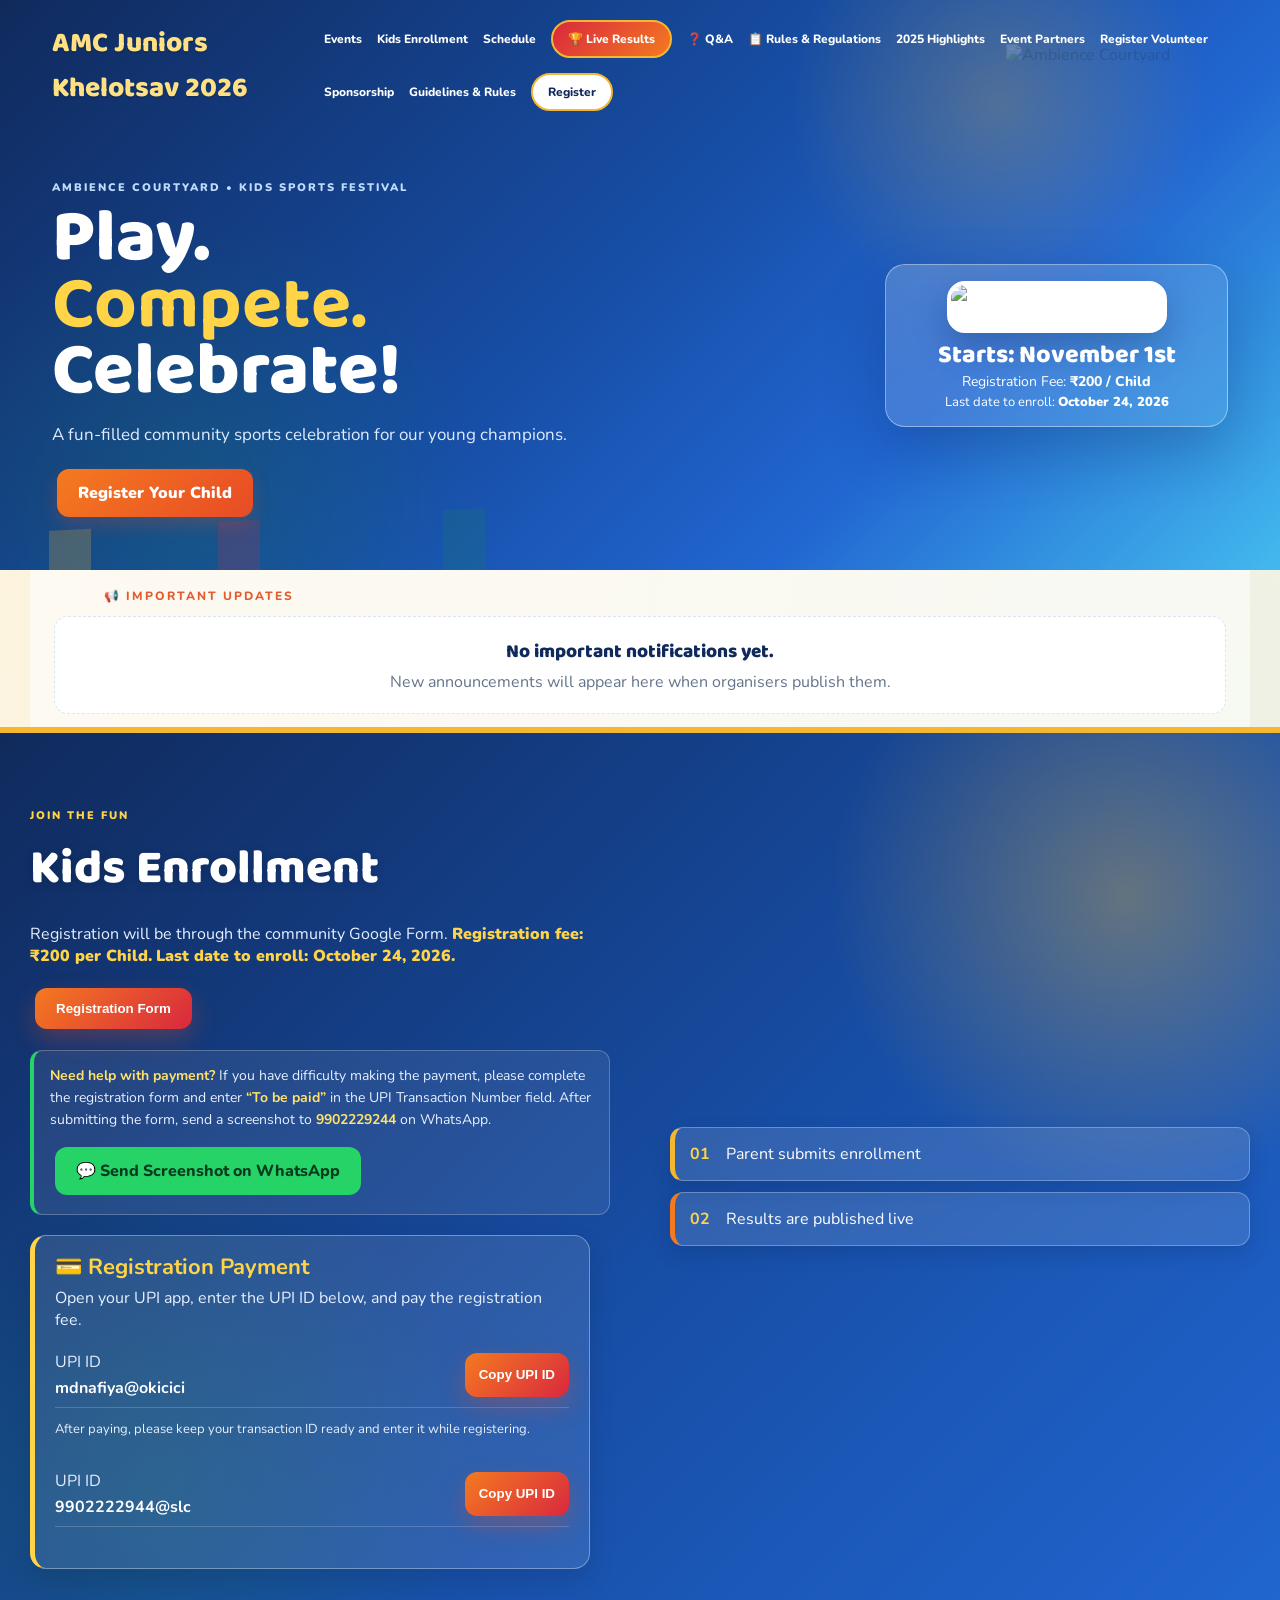
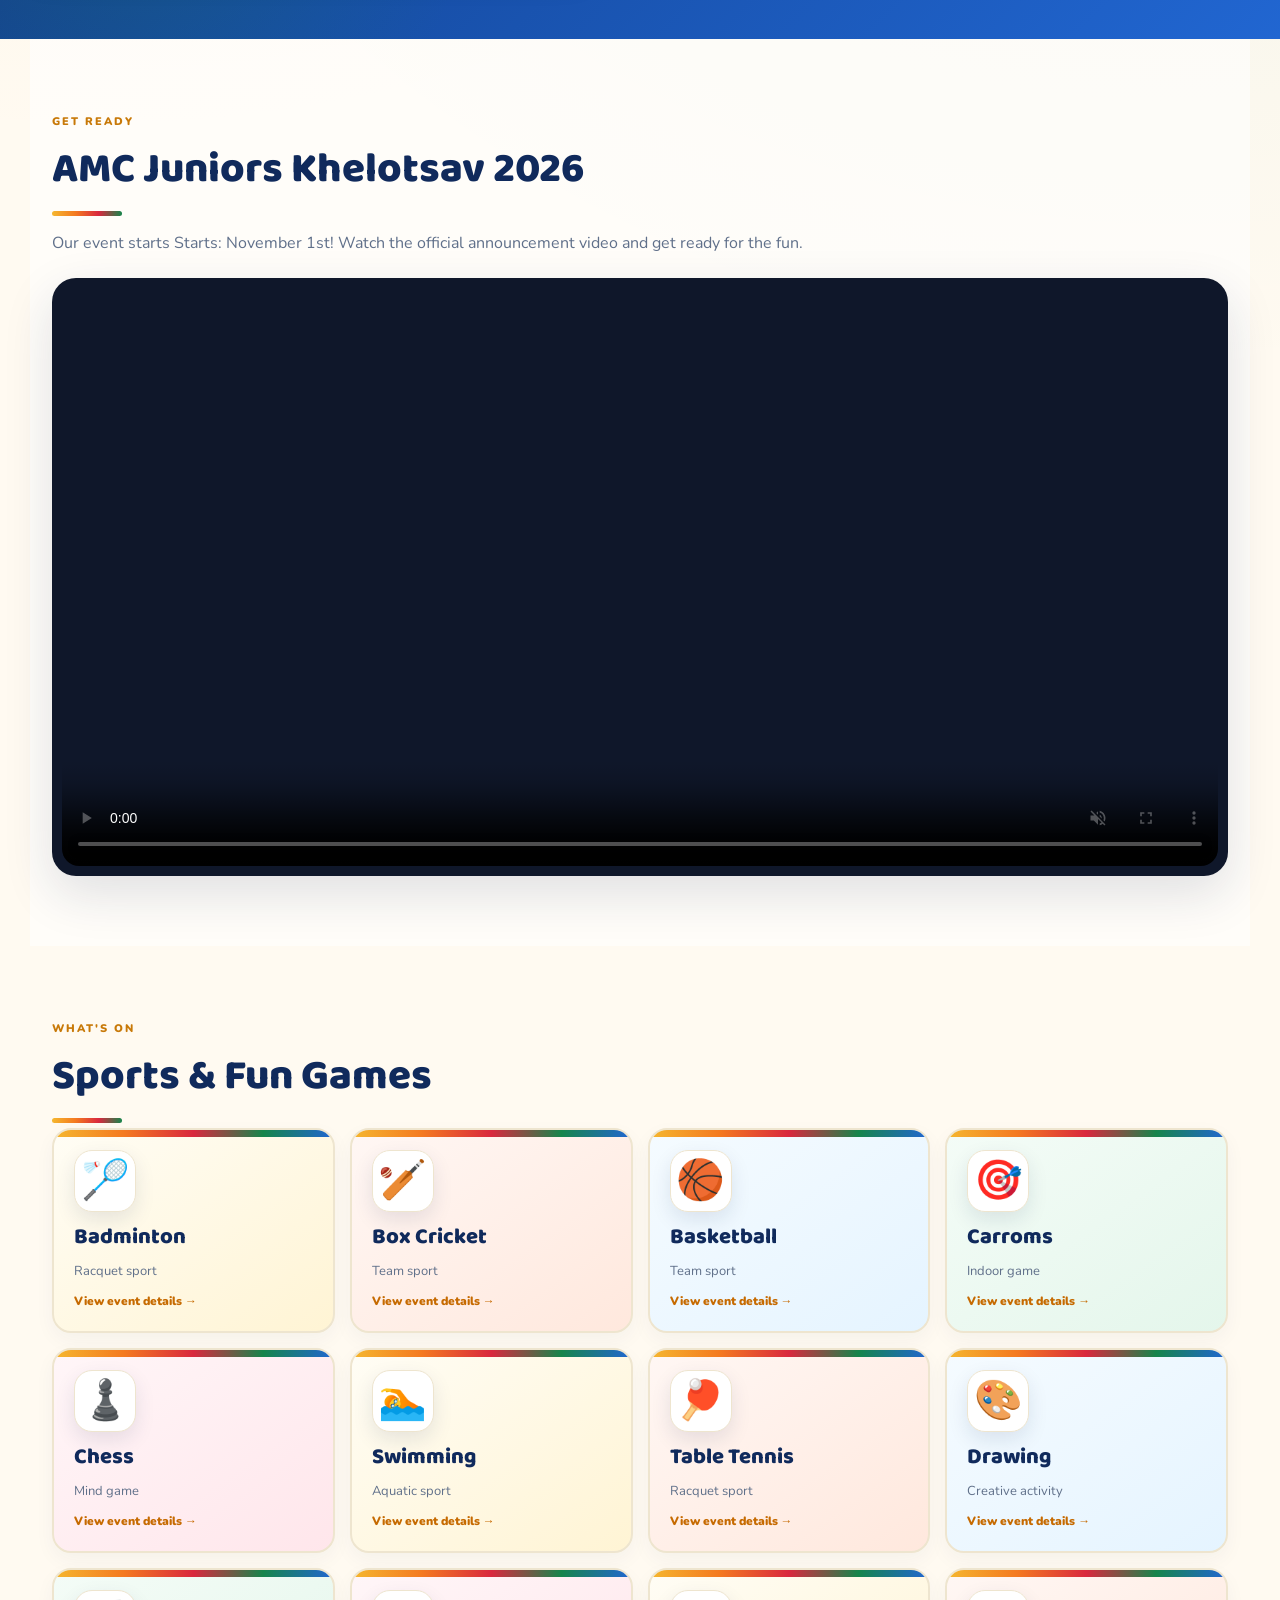
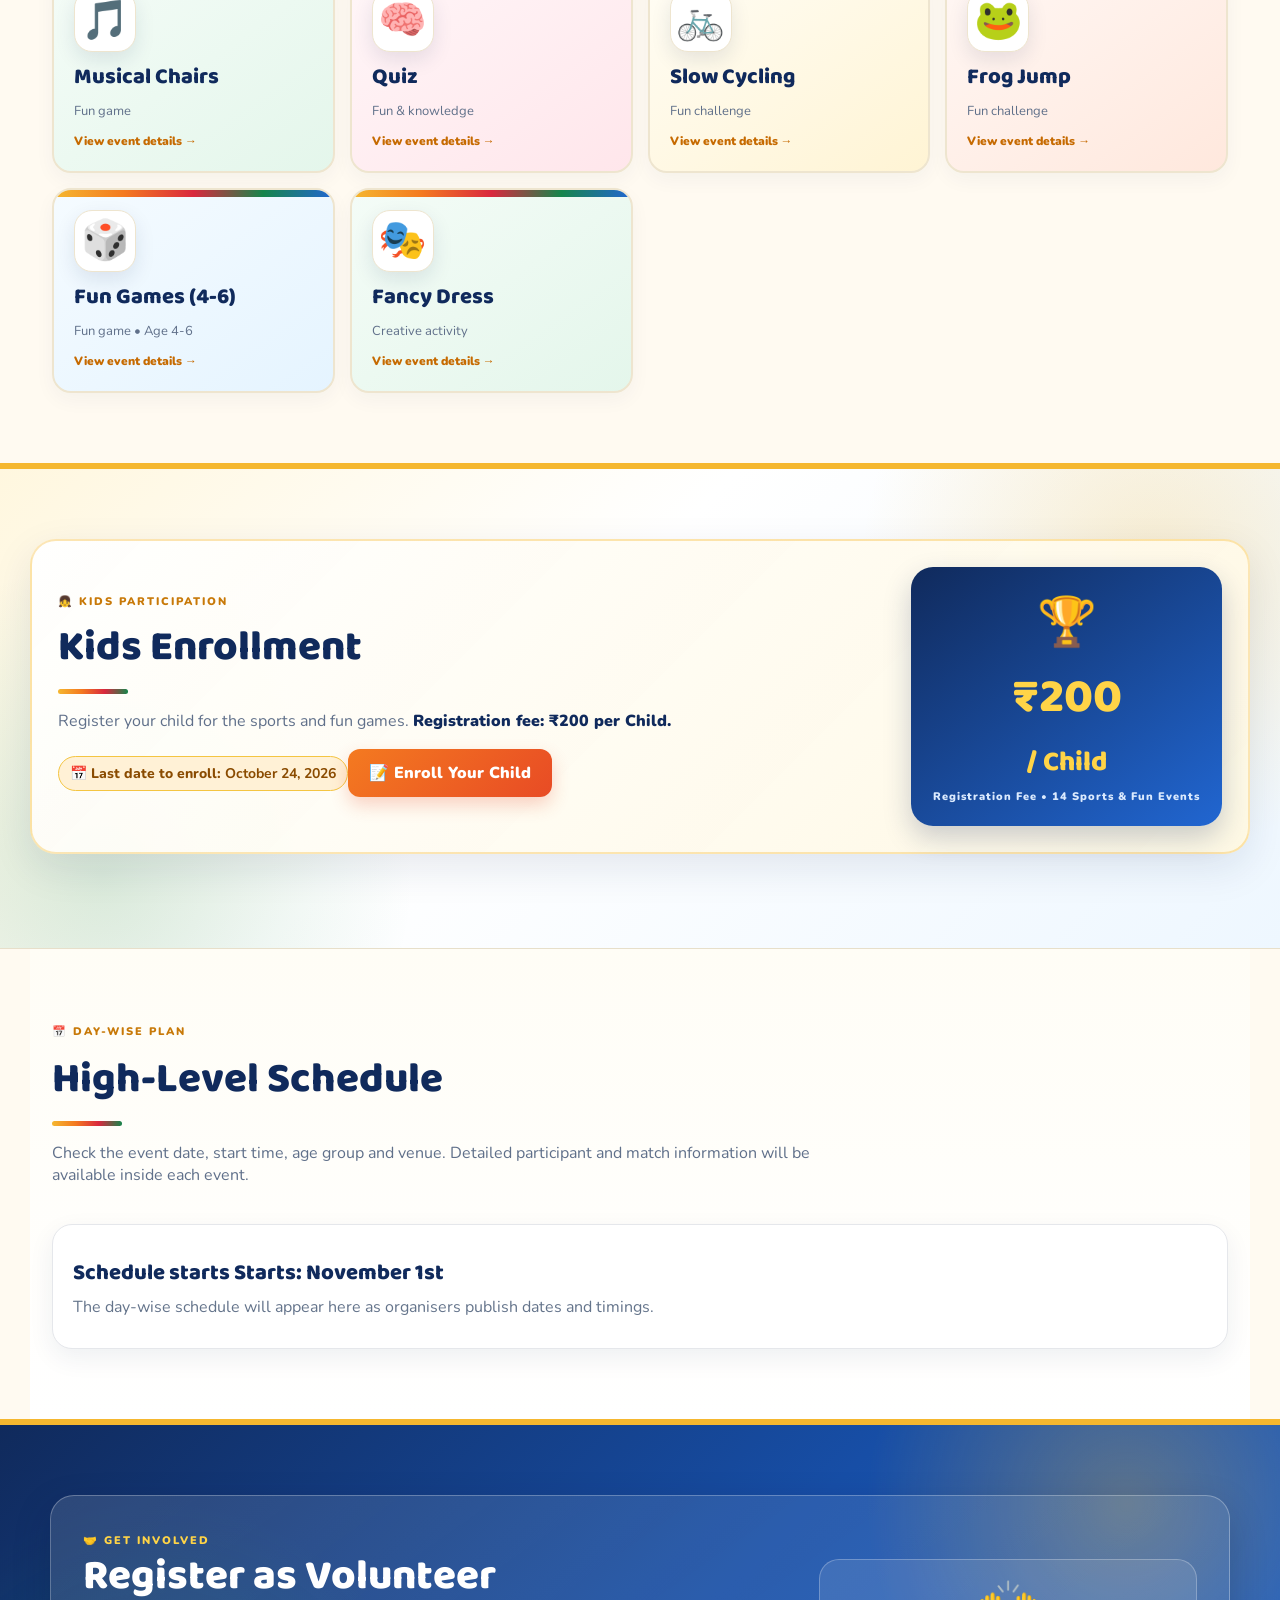
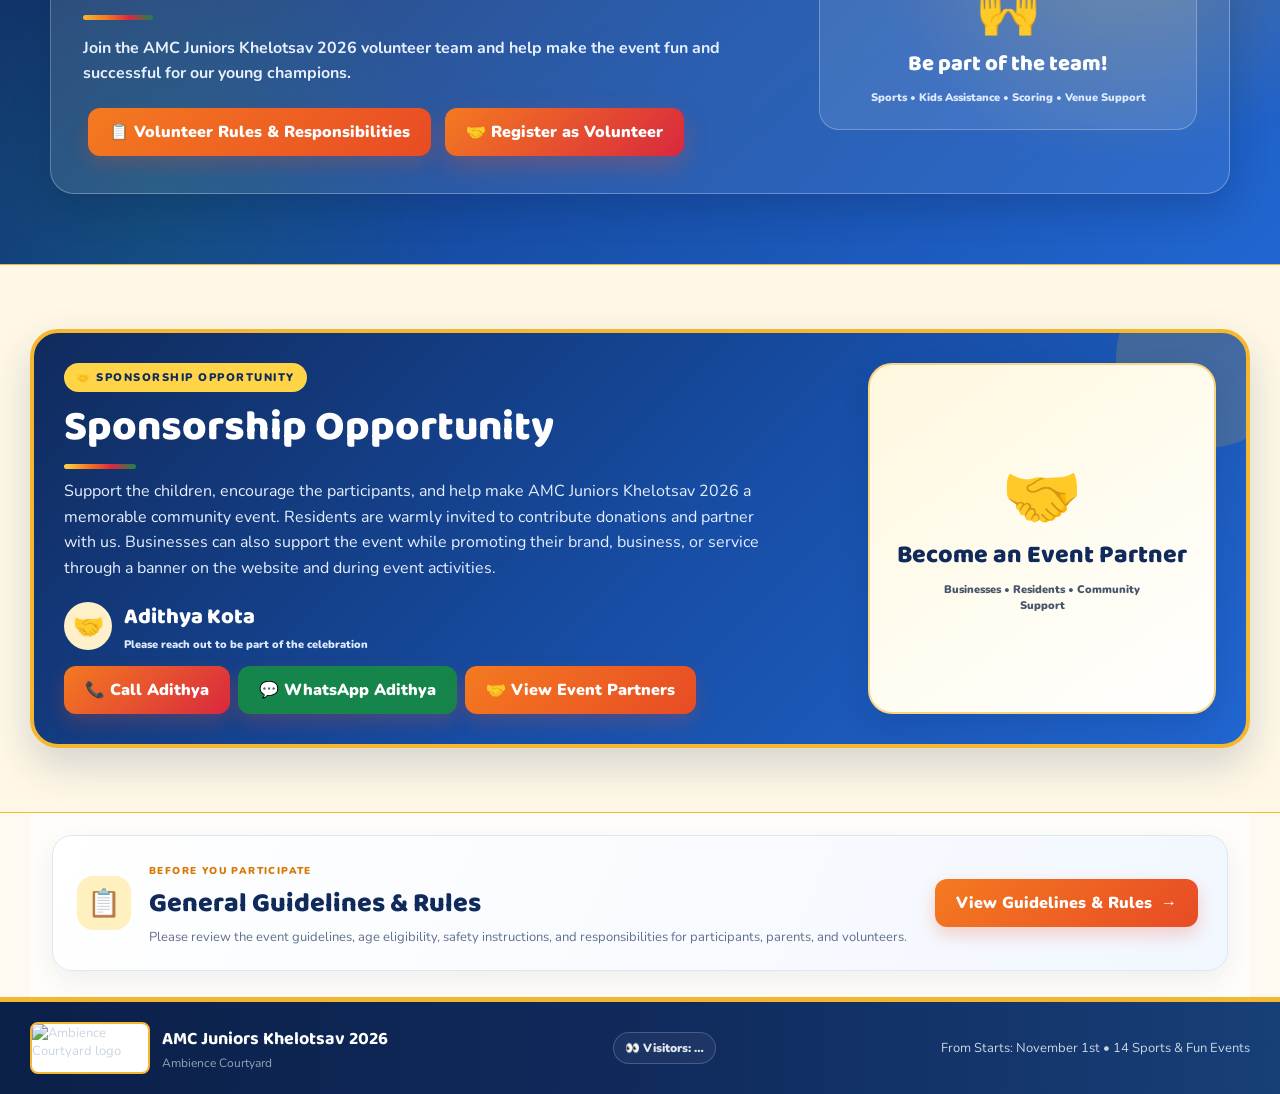
==== index.html @ d0a94298 "update in text" ====
<!doctype html>
<html lang="en"><head>
<link rel="icon" type="image/jpeg" href="https://ganeshkeethol.github.io/AMC-Juniors-Khelotsav-2026/og-image.jpg">
<link rel="apple-touch-icon" href="https://ganeshkeethol.github.io/AMC-Juniors-Khelotsav-2026/og-image.jpg">
<link rel="canonical" href="https://ganeshkeethol.github.io/AMC-Juniors-Khelotsav-2026/">
<meta property="og:type" content="website">
<meta property="og:site_name" content="AMC Juniors Khelotsav 2026">
<meta property="og:title" content="AMC Juniors Khelotsav 2026">
<meta property="og:description" content="AMC Juniors Khelotsav 2026 — Sports & Games Fest at Ambience Courtyard.">
<meta property="og:url" content="https://ganeshkeethol.github.io/AMC-Juniors-Khelotsav-2026/">
<meta property="og:image" content="https://ganeshkeethol.github.io/AMC-Juniors-Khelotsav-2026/og-image.jpg">
<meta property="og:image:secure_url" content="https://ganeshkeethol.github.io/AMC-Juniors-Khelotsav-2026/og-image.jpg">
<meta property="og:image:type" content="image/jpeg">
<meta property="og:image:width" content="1200">
<meta property="og:image:height" content="630">
<meta property="og:image:alt" content="AMC Juniors Khelotsav 2026 Event Logo">
<meta name="twitter:card" content="summary_large_image">
<meta name="twitter:title" content="AMC Juniors Khelotsav 2026">
<meta name="twitter:description" content="AMC Juniors Khelotsav 2026 — Sports & Games Fest at Ambience Courtyard.">
<meta name="twitter:image" content="https://ganeshkeethol.github.io/AMC-Juniors-Khelotsav-2026/og-image.jpg">
<meta name="twitter:image:alt" content="AMC Juniors Khelotsav 2026 Event Logo">
<link rel="image_src" href="https://ganeshkeethol.github.io/AMC-Juniors-Khelotsav-2026/og-image.jpg">
<link rel="preconnect" href="https://script.google.com" crossorigin>
<link rel="dns-prefetch" href="https://script.google.com"><meta charset="utf-8"><meta name="viewport" content="width=device-width,initial-scale=1">
<meta name="theme-color" content="#123b73">
<title>AMC Juniors Khelotsav 2026</title><link rel="stylesheet" href="style.css">
</head>
<body>
<img class="site-floating-logo" src="assets/ambience-courtyard-logo-transparent.png" alt="Ambience Courtyard" aria-hidden="true">
<header class="hero">
<nav><div class="brand"><span>AMC Juniors Khelotsav 2026</span></div><div class="nav">
<a href="#events">Events</a><a href="#enrollments">Kids Enrollment</a><a href="#schedule">Schedule</a><a href="results.html" class="navbtn live-results-nav">🏆 Live Results</a><a href="qa.html">❓ Q&amp;A</a><a href="rules.html">📋 Rules &amp; Regulations</a><a href="highlights-2025.html">2025 Highlights</a><a href="partners.html">Event Partners</a><a href="#volunteer-registration">Register Volunteer</a><a href="#sponsorship">Sponsorship</a><a href="rules.html">Guidelines &amp; Rules</a><a href="#register" class="navbtn">Register</a></div><button class="menu-toggle" type="button" aria-label="Open menu" aria-expanded="false" aria-controls="mobile-menu">☰</button></nav>
<div id="mobile-menu" class="mobile-menu" hidden><a href="#events">🎯 Events</a><a href="#enrollments">👧 Kids Enrollment</a><a href="#schedule">📅 Schedule</a><a href="qa.html">❓ Q&amp;A</a><a href="results.html">🏆 Live Results</a><a href="highlights-2025.html">📸 2025 Highlights</a><a href="partners.html">🤝 Event Partners</a><a href="#volunteer-registration">🤝 Register as Volunteer</a><a href="#sponsorship">🏏 Sponsorship</a><a href="rules.html">🛡️ Guidelines &amp; Rules</a><a href="#register">🎟️ Register</a></div>
<div class="hero-inner"><div><p class="eyebrow">AMBIENCE COURTYARD • KIDS SPORTS FESTIVAL</p><h1>Play.<br><b>Compete.</b><br>Celebrate!</h1><p class="lead">A fun-filled community sports celebration for our young champions.</p><div><a class="btn" href="#register">Register Your Child</a></div></div>
<div class="hero-card">
<div class="hero-logo-panel"><img class="hero-logo" src="assets/event-logo.jpg" alt="AMC Juniors Khelotsav event logo"></div>
<div class="hero-info-panel">
<h2 id="event-date-display">From November 1st onwards</h2>
<p class="hero-fee">Registration Fee: <strong><span class="registration-fee-value"></span> / Child</strong></p>
<p class="hero-deadline">Last date to enroll: <strong><span class="enrollment-deadline-value"></span></strong></p>
</div>
</div></div>
</header>

<section id="notifications" class="notifications-section">
<div class="notifications-label">📢 IMPORTANT UPDATES</div>
<div class="notifications-carousel" aria-label="Important notifications">
  <button class="notification-nav notification-prev" type="button" aria-label="Previous notification">‹</button>
  <div id="notifications-track" class="notifications-track"><div class="notification-loading">Loading important notifications…</div></div>
  <button class="notification-nav notification-next" type="button" aria-label="Next notification">›</button>
</div>
<div id="notifications-dots" class="notifications-dots" aria-label="Notification slides"></div>
</section>

<section id="register" class="register"><div><small>JOIN THE FUN</small><h2>Kids Enrollment</h2><p>Registration will be through the community Google Form. <strong class="fee-highlight-light">Registration fee: <span class="registration-fee-value"></span> per Child.</strong> <strong class="enrollment-deadline-light">Last date to enroll: <span class="enrollment-deadline-light-value"></span>.</strong></p><button id="form-btn" class="btn">Registration Form</button>
<div class="enrollment-help-note" role="note" aria-label="Payment assistance">
  <p><strong>Need help with payment?</strong> If you have difficulty making the payment, please complete the registration form and enter <strong>“To be paid”</strong> in the UPI Transaction Number field. After submitting the form, send a screenshot to <strong>9902229244</strong> on WhatsApp.</p>
  <a class="btn enrollment-whatsapp-btn" href="https://wa.me/919902229244?text=Hello%2C%20I%20have%20completed%20the%20Kids%20Khelotsav%20registration%20form.%20I%20am%20sharing%20the%20screenshot%20for%20payment%20follow-up." target="_blank" rel="noopener noreferrer" aria-label="Send registration screenshot on WhatsApp to 9902229244">💬 Send Screenshot on WhatsApp</a>
</div>
<div id="registration-payment" class="registration-payment" hidden>
  <h3>💳 Registration Payment</h3>
  <p>Open your UPI app, enter the UPI ID below, and pay the registration fee.</p>
  <div class="payment-upi-row">
    <div class="payment-detail"><span>UPI ID</span><strong id="payment-upi">9902222944@ybl</strong></div>
    <div class="payment-actions payment-actions-single">
      <button id="copy-upi-btn" class="btn payment-copy-btn" type="button">Copy UPI ID</button>
    </div>
  </div>
  <p class="payment-note">After paying, please keep your transaction ID ready and enter it while registering.</p>
  <span id="payment-copy-status" class="payment-copy-status" role="status" aria-live="polite"></span>

  <div class="payment-upi-row payment-upi-row-secondary">
    <div class="payment-detail"><span>UPI ID</span><strong id="payment-upi-2"></strong></div>
    <div class="payment-actions payment-actions-single">
      <button id="copy-upi-btn-2" class="btn payment-copy-btn" type="button">Copy UPI ID</button>
    </div>
  </div>
  <span id="payment-copy-status-2" class="payment-copy-status" role="status" aria-live="polite"></span>
</div>
</div><div class="steps"><div><b>01</b> Parent submits enrollment</div><div><b>02</b> Results are published live</div></div></section>


<main>


<section class="coming-soon-media"><div class="title"><small>GET READY</small><h2>AMC Juniors Khelotsav 2026</h2><p>Our event starts <span id="event-date-inline">November 1st onwards</span>! Watch the official announcement video and get ready for the fun.</p></div><div class="video-frame"><video autoplay muted loop playsinline controls poster="assets/event-logo.jpg"><source src="assets/coming-soon.mp4" type="video/mp4">Your browser does not support the video tag.</video></div></section>

<section id="events"><div class="title"><small>WHAT'S ON</small><h2>Sports & Fun Games</h2></div><div id="event-grid" class="grid"></div></section>

<section id="enrollments" class="enrollment-section"><div class="enrollment-banner"><div class="title"><small>👧 KIDS PARTICIPATION</small><h2>Kids Enrollment</h2><p>Register your child for the sports and fun games. <strong class="fee-highlight">Registration fee: <span class="registration-fee-value"></span> per Child.</strong></p><div class="enrollment-deadline">📅 Last date to enroll: <strong class="enrollment-deadline-value"></strong></div><a href="#register" class="btn enrollment-cta">📝 Enroll Your Child</a></div><div class="enrollment-badge"><span>🏆</span><b><span class="registration-fee-value"></span> / Child</b><small>Registration Fee • 14 Sports & Fun Events</small></div></div></section>

<section id="schedule" class="schedule-section">
<div class="title"><small>📅 DAY-WISE PLAN</small><h2>High-Level Schedule</h2><p>Check the event date, start time, age group and venue. Detailed participant and match information will be available inside each event.</p></div>
<div id="schedule-days" class="schedule-days" aria-label="Schedule days"></div>
<div id="schedule-content" class="schedule-content"><div class="schedule-loading">Loading schedule…</div></div>
</section>


<section id="volunteer-registration" class="volunteer-registration-section">
  <div class="volunteer-registration-card">
    <div class="title">
      <small>🤝 GET INVOLVED</small>
      <h2>Register as Volunteer</h2>
      <p>Join the AMC Juniors Khelotsav 2026 volunteer team and help make the event fun and successful for our young champions.</p>
      <a class="btn volunteer-rules-btn" href="rules.html#audience-volunteer">📋 Volunteer Rules &amp; Responsibilities</a>
      <a class="btn volunteer-register-btn" href="https://tinyurl.com/volunteerskhelotsav2026" target="_blank" rel="noopener">🤝 Register as Volunteer</a>
    </div>
    <div class="volunteer-registration-badge"><span>🙌</span><b>Be part of the team!</b><small>Sports • Kids Assistance • Scoring • Venue Support</small></div>
  </div>
</section>

<section id="sponsorship" class="sponsorship-section">
  <div class="sponsorship-banner">
    <div class="sponsorship-main">
      <div class="sponsorship-kicker">🤝 SPONSORSHIP OPPORTUNITY</div>
      <h2>Sponsorship Opportunity</h2>
      <p>Support the children, encourage the participants, and help make AMC Juniors Khelotsav 2026 a memorable community event. Residents are warmly invited to contribute donations and partner with us. Businesses can also support the event while promoting their brand, business, or service through a banner on the website and during event activities.</p>
      <div class="sponsorship-contact"><span class="sponsorship-person-icon">🤝</span><div><strong>Adithya Kota</strong><small>Please reach out to be part of the celebration</small></div></div>
      <div class="sponsorship-actions">
        <a class="btn sponsorship-call" href="tel:+918050076797">📞 Call Adithya</a>
        <a class="btn sponsorship-whatsapp" href="https://wa.me/918050076797?text=Hi%20Adithya%2C%20I%27d%20like%20to%20be%20part%20of%20AMC%20Junior%20Khelotsav%202026%20as%20an%20event%20partner.%20I%27m%20interested%20in%20supporting%20the%20kids%20and%20discussing%20banner%20or%20community%20support%20opportunities." target="_blank" rel="noopener">💬 WhatsApp Adithya</a>
        <a class="btn sponsorship-partners-link" href="partners.html">🤝 View Event Partners</a>
      </div>
    </div>
    <div class="sponsorship-badge"><span>🤝</span><b>Become an Event Partner</b><small>Businesses • Residents • Community Support</small></div>
  </div>
</section>

<section id="guidelines" class="guidelines-cta-section"><div class="guidelines-cta"><div class="guidelines-cta-icon" aria-hidden="true">📋</div><div class="guidelines-cta-copy"><small>BEFORE YOU PARTICIPATE</small><h2>General Guidelines &amp; Rules</h2><p>Please review the event guidelines, age eligibility, safety instructions, and responsibilities for participants, parents, and volunteers.</p></div><a class="btn guidelines-cta-button" href="rules.html">View Guidelines &amp; Rules <span aria-hidden="true">→</span></a></div></section>






</main>
<footer><div class="footer-brand"><img src="assets/apartment-logo.jpg" alt="Ambience Courtyard logo"><div><b>AMC Juniors Khelotsav 2026</b><span>Ambience Courtyard</span></div></div><span id="visitor-count" class="visitor-count" aria-label="Site visitor count">👀 Visitors: …</span><span>From <span id="footer-event-date">November 1st onwards</span> • 14 Sports & Fun Events</span></footer>
<script src="config.js"></script><script src="app.js"></script><script>

/* Dynamic registration fee: always reads CONFIG.registrationFee */
(function () {
  function updateRegistrationFee() {
    var fee = (window.CONFIG && window.CONFIG.registrationFee != null)
      ? window.CONFIG.registrationFee
      : 200;
    document.querySelectorAll('.registration-fee-value').forEach(function (el) {
      el.textContent = '₹' + fee;
    });
    document.querySelectorAll('[data-registration-fee]').forEach(function (el) {
      el.textContent = '₹' + fee;
    });
  }
  if (document.readyState === 'loading') {
    document.addEventListener('DOMContentLoaded', updateRegistrationFee);
  } else {
    updateRegistrationFee();
  }
  window.updateRegistrationFee = updateRegistrationFee;
})();

/* Registration payment details are read from config.js. */
(function setupRegistrationPayment() {
  var config = window.CONFIG || {};
  var payment = config.registrationPayment || {};
  var section = document.getElementById('registration-payment');
  if (!section || payment.enabled !== true || !payment.upiId) return;

  section.hidden = false;
  var upi = document.getElementById('payment-upi');
  var copyButton = document.getElementById('copy-upi-btn');
  var status = document.getElementById('payment-copy-status');
  if (upi) upi.textContent = payment.upiId;

  async function copyUpiId(value, statusElement) {
    try {
      if (navigator.clipboard && window.isSecureContext) {
        await navigator.clipboard.writeText(value);
      } else {
        var field = document.createElement('textarea');
        field.value = value;
        field.style.position = 'fixed';
        field.style.opacity = '0';
        document.body.appendChild(field);
        field.select();
        var copied = document.execCommand('copy');
        field.remove();
        if (!copied) throw new Error('Copy unavailable');
      }
      if (statusElement) statusElement.textContent = 'UPI ID copied.';
    } catch (error) {
      if (statusElement) statusElement.textContent = 'Please copy the UPI ID manually.';
    }
  }

  if (copyButton) copyButton.addEventListener('click', function () {
    copyUpiId(payment.upiId, status);
  });

  var secondUpi = payment.upiId2 || '';
  var secondUpiElement = document.getElementById('payment-upi-2');
  var secondCopyButton = document.getElementById('copy-upi-btn-2');
  var secondStatus = document.getElementById('payment-copy-status-2');
  if (secondUpiElement && secondUpi) secondUpiElement.textContent = secondUpi;
  if (secondCopyButton) secondCopyButton.addEventListener('click', function () {
    if (secondUpi) copyUpiId(secondUpi, secondStatus);
    else if (secondStatus) secondStatus.textContent = 'Please configure the second UPI ID in config.js.';
  });
})();

</script>
<script src="visitor-counter.js"></script>
</body></html>
---- style.css ----
@import url('https://fonts.googleapis.com/css2?family=Baloo+2:wght@600;700;800&family=Nunito:wght@500;700;800&display=swap');
:root{--navy:#172554;--blue:#2563eb;--sky:#38bdf8;--orange:#f97316;--yellow:#fde047;--green:#16a34a;--cream:#fffaf0;--ink:#172033;--muted:#64748b;--border:#e2e8f0}
*{box-sizing:border-box}html{scroll-behavior:smooth}body{margin:0;background:var(--cream);color:var(--ink);font-family:Nunito,Arial,sans-serif}a{text-decoration:none;color:inherit}
.hero{background:linear-gradient(135deg,#172554,#2563eb 58%,#38bdf8);color:#fff;overflow:hidden}nav{max-width:1220px;margin:auto;padding:20px 22px;display:flex;justify-content:space-between;align-items:center}.brand{font:800 28px 'Baloo 2';display:flex;align-items:center;gap:10px}.brand img{width:46px;height:46px;object-fit:cover;border-radius:10px;background:#fff}.brand .apartment-brand-logo{width:46px;height:46px;object-fit:contain;border-radius:10px;padding:3px}.brand span{color:var(--yellow)}.nav{display:flex;gap:15px;align-items:center;font-weight:800;font-size:12px;flex-wrap:wrap}.navbtn{background:#fff;color:var(--navy);padding:9px 15px;border-radius:30px}
.hero-inner{max-width:1220px;margin:auto;padding:70px 22px 90px;display:grid;grid-template-columns:1.4fr .6fr;gap:60px;align-items:center}.eyebrow,section small{font-size:11px;letter-spacing:2px;font-weight:900;color:var(--blue)}.hero .eyebrow{color:#bfdbfe}.hero h1{font:800 clamp(58px,8vw,94px)/.82 'Baloo 2';margin:18px 0 24px}.hero h1 b{color:var(--yellow)}.lead{font-size:19px;color:#e0ecff;line-height:1.6;max-width:600px}.btn{display:inline-block;background:var(--orange);color:#fff;border:0;border-radius:12px;padding:13px 21px;font-weight:900;cursor:pointer;margin:5px}.outline{background:transparent;border:1px solid #ffffff66}.hero-card{background:#ffffff18;border:1px solid #ffffff44;border-radius:26px;padding:28px}.cup{font-size:58px}.hero-logo{width:100%;max-width:310px;display:block;margin:0 auto 18px;border-radius:18px;background:#fff}.hero-card h2{font:800 32px 'Baloo 2';margin:5px 0}.hero-card small{color:#bfdbfe}
.coming-soon-media{max-width:1220px;background:#fff}.video-frame{margin-top:24px;background:#0f172a;border-radius:24px;padding:10px;box-shadow:0 18px 50px #17255422;overflow:hidden}.video-frame video{display:block;width:100%;max-height:620px;object-fit:cover;border-radius:17px}section{max-width:1220px;margin:auto;padding:70px 22px}.grey{max-width:none;background:#f1f5f9;padding-left:max(22px,calc((100% - 1220px)/2));padding-right:max(22px,calc((100% - 1220px)/2))}.blue{max-width:none;background:#eff6ff;padding-left:max(22px,calc((100% - 1220px)/2));padding-right:max(22px,calc((100% - 1220px)/2))}.title h2{font:800 42px 'Baloo 2';margin:5px 0}.title p{color:var(--muted);max-width:800px}.grid{display:grid;grid-template-columns:repeat(4,1fr);gap:15px}.card{background:#fff;border:1px solid var(--border);border-radius:19px;padding:20px;box-shadow:0 7px 20px #1725540b}.card .emoji{font-size:39px}.card h3{font:800 22px 'Baloo 2';margin:7px 0}.card p{font-size:13px;color:var(--muted);margin:0}.table{overflow:auto;background:#fff;border:1px solid var(--border);border-radius:17px}.table table{width:100%;border-collapse:collapse;min-width:800px}.table th,.table td{padding:13px 15px;border-bottom:1px solid #edf2f7;text-align:left;font-size:13px}.table th{font-size:10px;letter-spacing:1px;text-transform:uppercase;color:var(--muted);background:#f8fafc}.filters{display:flex;gap:8px;margin-bottom:16px}.filters button{border:1px solid var(--border);background:#fff;padding:8px 14px;border-radius:20px;font-weight:800;cursor:pointer}.filters button.active{background:var(--navy);color:#fff}.guide-grid{display:grid;grid-template-columns:repeat(3,1fr);gap:15px}.guide{background:#fff;border:1px solid var(--border);border-radius:17px;padding:20px}.guide h3{font:800 20px 'Baloo 2';margin:0 0 8px}.guide ul,.rule ul{padding-left:19px;margin:0;color:#475569;font-size:14px;line-height:1.7}.rules-grid{display:grid;grid-template-columns:repeat(2,1fr);gap:15px}.rule{background:#fff;border:1px solid var(--border);border-radius:17px;padding:0;overflow:hidden}.rule summary{list-style:none;cursor:pointer;display:flex;align-items:center;justify-content:space-between;gap:10px;padding:16px 18px;font:800 22px/1.1 'Baloo 2';color:var(--navy);}.rule summary::-webkit-details-marker{display:none}.rule summary::marker{display:none}.rule-summary-title{display:flex;align-items:center;gap:10px;min-width:0}.rule-summary-title>span:last-child{overflow-wrap:anywhere}.rule-summary-icon{width:32px;height:32px;border-radius:50%;display:grid;place-items:center;background:#fff3c4;font-size:17px;flex:0 0 32px}.rule-toggle{width:28px;height:28px;border-radius:50%;display:grid;place-items:center;background:#fff3c4;color:#b86b00;font:900 18px/1 Arial;flex:0 0 28px}.rule[open] .rule-toggle{transform:rotate(45deg)}.rule-body{padding:0 18px 17px}.rule-body ul{margin:0;padding-left:19px;color:#475569;font-size:13px;line-height:1.6}.rule-body .card-link{margin-top:10px}.results-head{display:flex;justify-content:space-between;align-items:center}.live{background:#fee2e2;color:#b91c1c;padding:9px 13px;border-radius:30px;font-size:11px;font-weight:900}.stats{display:grid;grid-template-columns:repeat(4,1fr);gap:13px;margin:20px 0}.stats div{background:#fff;border:1px solid var(--border);border-radius:15px;padding:18px}.stats b{display:block;font:800 28px 'Baloo 2';color:var(--blue)}.stats span{font-size:12px;color:var(--muted)}.register{max-width:none;background:var(--navy);color:#fff;display:grid;grid-template-columns:1fr 1fr;gap:60px;padding-left:max(22px,calc((100% - 1220px)/2));padding-right:max(22px,calc((100% - 1220px)/2))}.register small{color:#93c5fd}.register h2{font:800 48px 'Baloo 2';margin:5px 0}.register p{color:#dbeafe}.steps{display:flex;flex-direction:column;gap:11px;justify-content:center}.steps div{padding:15px;background:#ffffff10;border:1px solid #ffffff20;border-radius:13px}.steps b{color:var(--yellow);margin-right:12px}footer{background:#0f172a;color:#cbd5e1;padding:20px max(22px,calc((100% - 1220px)/2));display:flex;justify-content:space-between;align-items:center;gap:20px;font-size:13px}.footer-brand{display:flex;align-items:center;gap:12px}.footer-brand img{width:120px;height:52px;object-fit:contain;border-radius:8px;background:#fff}.footer-brand div{display:flex;flex-direction:column;gap:2px}.footer-brand b{color:#fff;font-family:'Baloo 2';font-size:18px}.footer-brand span{font-size:12px;color:#94a3b8}
@media(max-width:950px){.nav{display:none}.hero-inner{grid-template-columns:1fr}.grid{grid-template-columns:repeat(2,1fr)}.guide-grid{grid-template-columns:1fr 1fr}.rules-grid{grid-template-columns:1fr}.register{grid-template-columns:1fr}.stats{grid-template-columns:repeat(2,1fr)}}@media(max-width:550px){.brand img{width:38px;height:38px}.brand .apartment-brand-logo{width:38px;height:38px}.brand span{font-size:18px}.hero-logo{max-width:220px}.footer-brand img{width:100px;height:44px}footer{flex-direction:column;align-items:flex-start}.coming-soon-media{padding-top:48px;padding-bottom:48px}.grid,.guide-grid{grid-template-columns:1fr}.hero h1{font-size:52px;line-height:.86;margin:12px 0 18px}.hero .lead{font-size:16px;line-height:1.45;max-width:500px}.hero .eyebrow{font-size:10px;letter-spacing:1.7px}.hero .btn{font-size:14px;padding:11px 18px}.stats{grid-template-columns:1fr}.register h2{font-size:34px}}
.event-card,.event-rule{display:block;color:inherit;position:relative;transition:transform .18s ease,box-shadow .18s ease,border-color .18s ease}.event-card:hover,.event-rule:hover{transform:translateY(-3px);box-shadow:0 12px 28px #17255418;border-color:#93c5fd}.card-link{display:inline-block;margin-top:13px;color:var(--blue);font-size:12px;font-weight:900}.subhero{background:linear-gradient(135deg,#172554,#2563eb 58%,#38bdf8);color:#fff}.subhero nav{max-width:1220px}.back-link{background:#ffffff18;border:1px solid #ffffff44;padding:9px 14px;border-radius:22px;font-weight:900;font-size:13px}.event-hero{max-width:1220px;margin:auto;padding:60px 22px 70px;display:flex;justify-content:space-between;gap:30px;align-items:center}.event-hero h1{font:800 clamp(48px,7vw,78px)/.95 'Baloo 2';margin:10px 0}.event-hero .lead{margin:0}.event-badge{min-width:210px;padding:25px;border-radius:24px;background:#ffffff18;border:1px solid #ffffff44;text-align:center;display:flex;flex-direction:column;gap:5px}.event-badge span{font-size:56px}.event-badge b{font:800 22px 'Baloo 2';color:var(--yellow)}.event-badge small{color:#dbeafe}.spoc-card{display:flex;align-items:center;gap:20px;background:#fff;border:1px solid var(--border);border-radius:20px;padding:22px;box-shadow:0 8px 24px #1725540b}.spoc-icon{width:62px;height:62px;border-radius:50%;display:grid;place-items:center;background:#eff6ff;font-size:30px}.spoc-card h3{font:800 25px 'Baloo 2';margin:0}.spoc-card p{margin:5px 0;color:var(--muted)}.rules-single{display:grid;grid-template-columns:repeat(2,1fr);gap:13px}.rules-single .rule{display:flex;gap:14px;align-items:flex-start}.rules-single .rule>b{width:30px;height:30px;flex:0 0 30px;display:grid;place-items:center;background:#dbeafe;color:var(--blue);border-radius:50%;font-weight:900}.quick-links{display:grid;grid-template-columns:repeat(4,1fr);gap:13px}.quick-links a{background:#fff;border:1px solid var(--border);border-radius:15px;padding:18px;font-weight:900;color:var(--navy)}@media(max-width:700px){.event-hero{flex-direction:column;align-items:flex-start}.event-badge{width:100%}.rules-single,.quick-links{grid-template-columns:1fr}}


.rules-docs-wrap{margin-top:28px;padding:20px;border:1px solid var(--line,#dfe5ee);border-radius:18px;background:#fff}.rules-docs-wrap h3{margin:0 0 12px}.rules-docs{display:grid;gap:12px}.rules-doc{display:flex;align-items:center;gap:14px;padding:14px;border:1px solid #e6eaf0;border-radius:14px;background:#fafbfc}.doc-icon{font-size:28px}.doc-info{display:flex;flex-direction:column;gap:4px;flex:1;min-width:0}.doc-info b{overflow-wrap:anywhere}.doc-info span,.doc-note,.doc-empty{color:#6b7280;font-size:.9rem}.doc-actions{display:flex;gap:8px;flex-wrap:wrap}.doc-btn{display:inline-flex;align-items:center;justify-content:center;padding:9px 14px;border-radius:10px;background:#172554;color:#fff;text-decoration:none;font-weight:700}.doc-btn.secondary{background:#e8eefc;color:#172554}.doc-note{margin:12px 0 0}.doc-empty{padding:12px;border:1px dashed #cfd6e2;border-radius:12px}
@media(max-width:650px){.rules-doc{align-items:flex-start;flex-wrap:wrap}.doc-actions{width:100%}.doc-btn{flex:1}}


.reference-grid{display:grid;grid-template-columns:repeat(auto-fit,minmax(260px,1fr));gap:14px}.reference-card,.reference-row{display:flex;align-items:center;gap:14px;padding:16px;border:1px solid var(--line,#e5e7eb);border-radius:16px;background:#fff;text-decoration:none;color:inherit}.reference-card{justify-content:flex-start}.reference-card>div:nth-child(2),.reference-info{flex:1;min-width:0}.reference-card span,.reference-info span{display:block;color:#6b7280;font-size:.85rem;margin-top:4px}.reference-card strong{white-space:nowrap}.reference-icon{font-size:1.6rem}.references-list{display:grid;gap:12px}.reference-row .doc-btn{white-space:nowrap}.rules-docs-wrap{margin-top:24px}
@media(max-width:700px){.reference-card,.reference-row{align-items:flex-start}.reference-card strong{margin-left:auto}.reference-row .doc-btn{margin-left:auto}}


.volunteer-nav{white-space:nowrap;}
.volunteer-register{display:inline-block;margin-top:12px;}
@media(max-width:800px){.volunteer-nav{display:none;}}


/* Mobile navigation menu */
.hero,.subhero{position:relative}
.hero nav,.hero .hero-inner{position:relative;z-index:2}

.menu-toggle{display:none;border:1px solid #ffffff55;background:#ffffff18;color:#fff;width:44px;height:44px;border-radius:12px;font-size:24px;line-height:1;cursor:pointer;align-items:center;justify-content:center;font-weight:900}
.mobile-menu{display:none;position:absolute;z-index:1000;top:72px;left:16px;right:16px;padding:10px;background:#ffffff;border:1px solid #dbe4ef;border-radius:18px;box-shadow:0 18px 45px #1725542b}
.mobile-menu a{display:block;padding:13px 14px;border-radius:12px;color:#172554;text-decoration:none;font-weight:800;font-size:14px}
.mobile-menu a:hover,.mobile-menu a:focus{background:#eff6ff}
.mobile-menu[hidden]{display:none}
.subnav-actions{display:flex;align-items:center;gap:10px}
@media(max-width:950px){
  .menu-toggle{display:flex}
  nav{position:relative}
  .nav{display:none}
  .mobile-menu:not([hidden]){display:block}
}
@media(max-width:550px){
  .mobile-menu{top:68px;left:10px;right:10px}
  .back-link{font-size:12px;padding:8px 11px}
  .subnav-actions .menu-toggle{width:42px;height:42px}
}


/* =========================================================
   AMC JUNIOR KHELOSTAV — EVENT-LOGO COLOR THEME
   Inspired by the event logo: navy, royal blue, gold,
   saffron/orange, red and green with bright white cards.
   ========================================================= */
:root{
  --navy:#102a5c;
  --royal:#174ea6;
  --blue:#2166d1;
  --sky:#43b9ee;
  --gold:#f5b72f;
  --gold-soft:#fff3c4;
  --saffron:#f47a20;
  --red:#d9283e;
  --green:#16854b;
  --green-soft:#e9f7ef;
  --cream:#fffaf1;
  --ink:#18233b;
  --muted:#60708a;
  --border:#e7dfca;
}

body{
  background:
    radial-gradient(circle at 8% 8%,rgba(245,183,47,.10),transparent 23%),
    radial-gradient(circle at 92% 12%,rgba(22,133,75,.08),transparent 24%),
    var(--cream);
}

.hero,.subhero{
  background:
    radial-gradient(circle at 78% 18%,rgba(245,183,47,.24),transparent 19%),
    radial-gradient(circle at 15% 88%,rgba(22,133,75,.22),transparent 24%),
    linear-gradient(135deg,#102a5c 0%,#174ea6 48%,#2166d1 72%,#43b9ee 100%);
  position:relative;
}
.subhero > *{position:relative;z-index:1;}
.hero::after,.subhero::after{
  content:"";
  position:absolute;
  inset:auto -5% -80px -5%;
  height:150px;
  background:linear-gradient(90deg,transparent 0 8%,rgba(245,183,47,.65) 8% 11%,transparent 11% 20%,rgba(217,40,62,.55) 20% 23%,transparent 23% 36%,rgba(22,133,75,.55) 36% 39%,transparent 39% 100%);
  opacity:.35;
  transform:skewY(-3deg);
  pointer-events:none;
}

.brand span{color:#ffe082;text-shadow:0 2px 0 rgba(0,0,0,.12)}
.hero h1 b{color:#ffd447}
.hero-card{
  background:linear-gradient(145deg,rgba(255,255,255,.20),rgba(255,255,255,.08));
  border:1px solid rgba(255,255,255,.40);
  box-shadow:0 24px 60px rgba(7,25,66,.24);
  backdrop-filter:blur(8px);
}
.hero-logo{border:6px solid #fff;box-shadow:0 15px 35px rgba(7,25,66,.25)}

.btn{
  background:linear-gradient(135deg,#f47a20,#e84b25);
  box-shadow:0 8px 18px rgba(228,75,37,.24);
}
.btn:hover{transform:translateY(-1px);filter:saturate(1.08)}
.outline{box-shadow:none}
.navbtn{border:2px solid #f5b72f;color:#102a5c}

section{position:relative}
section:nth-of-type(odd){background:rgba(255,255,255,.60)}
.grey{background:linear-gradient(135deg,#fff8e8,#f5f8ff)!important}
.blue{background:linear-gradient(135deg,#eef8ff,#eefaf3)!important}
.title small{color:#c87908}
.title h2{color:#102a5c}
.title h2::after{
  content:"";
  display:block;
  width:70px;
  height:5px;
  margin-top:8px;
  border-radius:20px;
  background:linear-gradient(90deg,#f5b72f,#f47a20,#d9283e,#16854b);
}

/* Bright event cards */
.event-card{
  overflow:hidden;
  min-height:190px;
  border:2px solid #eee5cf;
  background:#fff;
}
.event-card::before{
  content:"";
  position:absolute;
  top:0;left:0;right:0;height:7px;
  background:linear-gradient(90deg,#f5b72f,#f47a20,#d9283e,#16854b,#2166d1);
}
.event-card:nth-child(5n+1){background:linear-gradient(145deg,#fffdf5,#fff4d4)}
.event-card:nth-child(5n+2){background:linear-gradient(145deg,#fff7f4,#ffe8dd)}
.event-card:nth-child(5n+3){background:linear-gradient(145deg,#f5fbff,#e5f4ff)}
.event-card:nth-child(5n+4){background:linear-gradient(145deg,#f4fcf7,#e4f6eb)}
.event-card:nth-child(5n+5){background:linear-gradient(145deg,#fff6f8,#ffe6eb)}
.event-card .emoji{display:inline-grid;place-items:center;width:62px;height:62px;border-radius:18px;background:#fff;box-shadow:0 8px 20px rgba(16,42,92,.10);border:1px solid #eee5cf}
.event-card h3{color:#102a5c}
.card-link{color:#c66a00}
.event-card:hover{box-shadow:0 16px 34px rgba(16,42,92,.15);border-color:#f5b72f}

/* Tables */
.table{border:2px solid #eadfca;box-shadow:0 10px 28px rgba(16,42,92,.07)}
.table th{color:#fff;background:linear-gradient(90deg,#102a5c,#174ea6)}
.table tr:nth-child(even) td{background:#fffaf0}
.table tr:hover td{background:#fff4d6}

.filters button.active{background:linear-gradient(135deg,#174ea6,#2166d1);border-color:#174ea6}
.filters button:hover{border-color:#f5b72f;background:#fff8df}

.stats div{border:2px solid #eadfca;background:linear-gradient(145deg,#fff,#fff8e8)}
.stats div:nth-child(2){background:linear-gradient(145deg,#f1fbf5,#e5f6ec)}
.stats div:nth-child(3){background:linear-gradient(145deg,#fff8f2,#ffece1)}
.stats div:nth-child(4){background:linear-gradient(145deg,#f2f8ff,#e4f1ff)}
.stats b{color:#174ea6}

.guide,.rule,.spoc-card,.quick-links a,.reference-card,.reference-row,.rules-docs-wrap{
  border:2px solid #eadfca;
  box-shadow:0 8px 24px rgba(16,42,92,.07);
}
.guide:nth-child(3n+1){border-top:5px solid #f5b72f}
.guide:nth-child(3n+2){border-top:5px solid #d9283e}
.guide:nth-child(3n+3){border-top:5px solid #16854b}
.rule:nth-child(4n+1){border-top:5px solid #2166d1}
.rule:nth-child(4n+2){border-top:5px solid #f47a20}
.rule:nth-child(4n+3){border-top:5px solid #16854b}
.rule:nth-child(4n+4){border-top:5px solid #d9283e}

.live{background:#fff0f2;color:#c51f35;border:1px solid #f4b1bc;box-shadow:0 4px 12px rgba(217,40,62,.10)}

.register{
  background:
    radial-gradient(circle at 90% 20%,rgba(245,183,47,.28),transparent 20%),
    radial-gradient(circle at 10% 80%,rgba(22,133,75,.20),transparent 22%),
    linear-gradient(135deg,#102a5c,#174ea6);
}
.steps div{background:rgba(255,255,255,.10);border-color:rgba(245,183,47,.30)}
.steps div:nth-child(2){border-left:4px solid #f5b72f}
.steps div:nth-child(3){border-left:4px solid #d9283e}
.steps div:nth-child(4){border-left:4px solid #16854b}
.steps b{color:#ffd447}

footer{background:linear-gradient(90deg,#0b2048,#102a5c,#173f78);border-top:5px solid #f5b72f}
.footer-brand img{border:2px solid #f5b72f}

/* Mobile menu */
.mobile-menu{
  background:linear-gradient(145deg,#fffdf8,#f4f9ff);
  border:2px solid #f5b72f;
  box-shadow:0 20px 50px rgba(16,42,92,.24);
}
.mobile-menu a{color:#102a5c;border-left:4px solid transparent}
.mobile-menu a:nth-child(4n+1){border-left-color:#2166d1}
.mobile-menu a:nth-child(4n+2){border-left-color:#f47a20}
.mobile-menu a:nth-child(4n+3){border-left-color:#16854b}
.mobile-menu a:nth-child(4n+4){border-left-color:#d9283e}
.mobile-menu a:hover,.mobile-menu a:focus{background:#fff0c9}
.menu-toggle{background:linear-gradient(135deg,#f5b72f,#f47a20);border-color:#fff;color:#102a5c;box-shadow:0 6px 16px rgba(0,0,0,.16)}

/* Event detail page */
.event-badge{background:linear-gradient(145deg,rgba(245,183,47,.22),rgba(255,255,255,.08));border-color:rgba(245,183,47,.50);box-shadow:0 18px 40px rgba(7,25,66,.20)}
.event-badge b{color:#ffd447}
.spoс-icon,.spoc-icon{background:#fff3c4}
.rules-single .rule>b{background:#fff3c4;color:#c66a00}
.quick-links a:hover{border-color:#f5b72f;transform:translateY(-2px);box-shadow:0 12px 26px rgba(16,42,92,.12)}
.doc-btn{background:linear-gradient(135deg,#174ea6,#2166d1)}
.doc-btn.secondary{background:#fff3c4;color:#8a5a00}
.reference-icon{filter:saturate(1.2)}

@media(max-width:550px){
  .hero-card{padding:20px}
  .hero-logo{border-width:4px}
  .event-card{min-height:165px}
  .table{border-radius:14px}
}

/* Kids Enrollment — prominent event-logo themed section */
.enrollment-section{
  max-width:none;
  padding-left:max(22px,calc((100% - 1220px)/2));
  padding-right:max(22px,calc((100% - 1220px)/2));
  background:
    radial-gradient(circle at 90% 20%,rgba(245,183,47,.22),transparent 24%),
    radial-gradient(circle at 8% 85%,rgba(22,133,75,.16),transparent 25%),
    linear-gradient(135deg,#fff7df 0%,#fff 42%,#eef7ff 100%) !important;
  border-top:6px solid var(--gold);
  border-bottom:1px solid var(--border);
}
.enrollment-banner{display:flex;justify-content:space-between;align-items:center;gap:30px;max-width:1220px;margin:0 auto 24px;padding:26px;border-radius:26px;background:linear-gradient(135deg,rgba(255,255,255,.95),rgba(255,248,226,.92));border:2px solid rgba(245,183,47,.35);box-shadow:0 14px 40px rgba(16,42,92,.10)}
.enrollment-banner .title{flex:1}.enrollment-banner .title h2{margin-top:3px}.enrollment-banner .title h2::after{background:linear-gradient(90deg,var(--gold),var(--saffron),var(--red),var(--green))}
.enrollment-banner .title p{margin-bottom:12px}.enrollment-badge{min-width:190px;padding:22px;border-radius:22px;text-align:center;background:linear-gradient(145deg,#102a5c,#2166d1);color:#fff;box-shadow:0 12px 28px rgba(16,42,92,.22)}
.enrollment-badge span{display:block;font-size:48px;margin-bottom:4px}.enrollment-badge b{display:block;font:800 24px 'Baloo 2';color:#ffd447}.enrollment-badge small{color:#dbeafe;letter-spacing:1px}
.enrollment-cta{margin-left:0}.enrollment-table{max-width:1220px;margin:0 auto}
.enrollment-section .stats{max-width:1220px;margin:20px auto}.enrollment-section .stats div{background:rgba(255,255,255,.92);border-top:4px solid var(--blue)}.enrollment-section .stats div:nth-child(2){border-top-color:var(--green)}.enrollment-section .stats div:nth-child(3){border-top-color:var(--saffron)}.enrollment-section .stats div:nth-child(4){border-top-color:var(--red)}
@media(max-width:700px){.enrollment-banner{flex-direction:column;align-items:stretch;padding:20px}.enrollment-badge{min-width:0}.enrollment-section{padding-left:14px;padding-right:14px}.enrollment-section .title h2{font-size:34px}}

/* Final fix: Kids Enrollment registration section visibility */
section.register{
  background:
    radial-gradient(circle at 88% 18%, rgba(245,183,47,.34), transparent 22%),
    radial-gradient(circle at 12% 82%, rgba(22,133,75,.22), transparent 24%),
    linear-gradient(135deg, #102a5c 0%, #174ea6 55%, #2166d1 100%) !important;
  color:#fff !important;
  border-top:6px solid #f5b72f;
  border-bottom:0;
}
section.register small{color:#ffd447 !important;font-weight:900;letter-spacing:2px}
section.register h2{color:#fff !important;text-shadow:0 2px 10px rgba(0,0,0,.16)}
section.register p{color:#e7f0ff !important}
section.register .steps div{
  color:#fff !important;
  background:rgba(255,255,255,.12) !important;
  border:1px solid rgba(255,255,255,.28) !important;
  box-shadow:0 8px 20px rgba(7,25,66,.16);
  backdrop-filter:blur(4px);
}
section.register .steps div:nth-child(1){border-left:5px solid #f5b72f !important}
section.register .steps div:nth-child(2){border-left:5px solid #f47a20 !important}
section.register .steps div:nth-child(3){border-left:5px solid #d9283e !important}
section.register .steps div:nth-child(4){border-left:5px solid #16854b !important}
section.register .steps b{color:#ffd447 !important}
section.register .btn{background:linear-gradient(135deg,#f47a20,#d9283e) !important;color:#fff !important;box-shadow:0 10px 24px rgba(228,75,37,.30)}

/* Registration fee */
.fee-highlight{color:var(--navy);font-weight:900}
.fee-highlight-light{color:#ffd447;font-weight:900}
.enrollment-badge b{font-size:28px}
.enrollment-badge small{display:block;margin-top:4px}


/* Event Team: one public SPOC contact + name-only volunteer list */
.spoc-card{
  display:grid;
  grid-template-columns:minmax(280px,1.1fr) minmax(220px,.9fr);
  align-items:stretch;
  gap:14px;
  padding:14px;
}
.volunteer-card{
  display:flex;
  align-items:flex-start;
  gap:16px;
  min-width:0;
  background:#fff;
  border:2px solid #eadfca;
  border-radius:18px;
  padding:18px;
  box-shadow:0 6px 18px rgba(16,42,92,.06);
}
.spoc-primary{border-top:5px solid #2166d1}
.spoc-primary .spoc-icon{flex:0 0 58px;width:58px;height:58px}
.volunteer-card .spoc-details{min-width:0;flex:1}
.volunteer-card h3{font:800 23px 'Baloo 2';margin:0 0 3px;color:#102a5c;overflow-wrap:anywhere}
.volunteer-meta{overflow-wrap:anywhere}
.volunteer-actions{display:flex;flex-wrap:wrap;gap:8px;margin-top:10px}
.volunteer-actions a{display:inline-flex;align-items:center;justify-content:center;min-height:38px;padding:8px 13px;border-radius:10px;font-weight:900;font-size:13px}
.volunteer-call{background:#174ea6;color:#fff!important}
.volunteer-whatsapp{background:#16854b;color:#fff!important}
.spoc-badge{display:inline-block;margin-bottom:5px;padding:4px 8px;border-radius:999px;background:#eaf2ff;color:#174ea6;font-size:10px;font-weight:900;letter-spacing:1.2px}
.volunteer-list{background:#fff;border:2px solid #eadfca;border-radius:18px;padding:18px 20px;box-shadow:0 6px 18px rgba(16,42,92,.06);border-top:5px solid #f47a20}
.volunteer-list-title{font:800 20px 'Baloo 2';color:#102a5c;margin-bottom:8px}
.volunteer-list ul{margin:0;padding-left:20px;display:grid;gap:7px}
.volunteer-list li{color:#174ea6;font-weight:800;font-size:15px}
.volunteer-list-empty{margin:0;color:var(--muted);font-size:13px}
.spoc-empty{grid-column:1 / -1;display:flex;align-items:center;gap:20px;background:#fff;border:1px solid var(--border);border-radius:20px;padding:22px;box-shadow:0 8px 24px #1725540b}
.spoc-empty h3{font:800 25px 'Baloo 2';margin:0}.spoc-empty p{margin:5px 0;color:var(--muted)}

@media(max-width:700px){
  .spoc-card{grid-template-columns:1fr;padding:10px;gap:10px}
  .volunteer-card{padding:14px;gap:10px;border-radius:16px}
  .spoc-primary .spoc-icon{flex-basis:46px;width:46px;height:46px;font-size:23px}
  .volunteer-card h3{font-size:20px;line-height:1.05}
  .spoc-badge{font-size:8px;padding:3px 7px}
  .volunteer-actions{display:grid;grid-template-columns:1fr 1fr}
  .volunteer-actions a{width:100%;min-height:38px}
  .volunteer-list{padding:14px 16px;border-radius:16px}
  .volunteer-list-title{font-size:18px;margin-bottom:6px}
  .volunteer-list li{font-size:13px}
}

@media(max-width:420px){
  .volunteer-card{padding:12px}
  .spoc-primary .spoc-icon{display:none}
  .volunteer-actions{grid-template-columns:1fr 1fr}
  .volunteer-actions a{font-size:11px;min-height:34px;padding:7px 6px}
  .volunteer-list{padding:12px 14px}
  .volunteer-list li{font-size:12px}
}

/* Homepage volunteer registration section + live results navigation */
.live-results-nav{background:linear-gradient(135deg,#d9283e,#f47a20)!important;color:#fff!important}
.volunteer-registration-section{padding:54px 5%;background:linear-gradient(135deg,#102a5c 0%,#174ea6 55%,#2166d1 100%);border-top:6px solid #f5b72f}
.volunteer-registration-card{max-width:1180px;margin:0 auto;display:grid;grid-template-columns:1.5fr .8fr;gap:28px;align-items:center;background:rgba(255,255,255,.10);border:1px solid rgba(255,255,255,.24);border-radius:24px;padding:32px;box-shadow:0 12px 30px rgba(7,25,66,.18)}
.volunteer-registration-section small{color:#ffd447!important;font-weight:900;letter-spacing:2px}
.volunteer-registration-section h2{color:#fff!important}
.volunteer-registration-section p{color:#e7f0ff!important}
.volunteer-register-btn{background:linear-gradient(135deg,#f47a20,#d9283e)!important;color:#fff!important}
.volunteer-registration-badge{min-height:170px;display:flex;flex-direction:column;align-items:center;justify-content:center;text-align:center;border-radius:20px;background:rgba(255,255,255,.12);border:1px solid rgba(255,255,255,.25);color:#fff;padding:24px}
.volunteer-registration-badge span{font-size:50px;line-height:1}
.volunteer-registration-badge b{font-size:22px;margin-top:12px}
.volunteer-registration-badge small{color:#fff!important;letter-spacing:0!important;margin-top:8px}
@media(max-width:700px){.volunteer-registration-card{grid-template-columns:1fr;padding:22px}.volunteer-registration-section{padding:38px 16px}.volunteer-registration-badge{min-height:130px}}

/* Final visual correction: Homepage Volunteer Registration matches the event theme */
section.volunteer-registration-section{
  max-width:none !important;
  padding:70px max(22px,calc((100% - 1220px)/2)) !important;
  background:
    radial-gradient(circle at 88% 18%,rgba(245,183,47,.30),transparent 22%),
    radial-gradient(circle at 12% 82%,rgba(22,133,75,.20),transparent 24%),
    linear-gradient(135deg,#102a5c 0%,#174ea6 52%,#2166d1 100%) !important;
  border-top:6px solid #f5b72f !important;
  color:#fff !important;
}
section.volunteer-registration-section .volunteer-registration-card{
  background:linear-gradient(145deg,rgba(255,255,255,.12),rgba(255,255,255,.06)) !important;
  border:1px solid rgba(255,255,255,.28) !important;
  box-shadow:0 14px 36px rgba(7,25,66,.22) !important;
}
section.volunteer-registration-section .title small{
  color:#ffd447 !important;
  font-family:Nunito,Arial,sans-serif !important;
  font-weight:900 !important;
  letter-spacing:2px !important;
}
section.volunteer-registration-section .title h2{
  color:#fff !important;
  font-family:'Baloo 2',Nunito,Arial,sans-serif !important;
  font-weight:800 !important;
  font-size:42px !important;
  line-height:1.05 !important;
  margin:5px 0 10px !important;
}
section.volunteer-registration-section .title h2::after{
  content:"";
  display:block;
  width:70px;
  height:5px;
  margin-top:16px;
  border-radius:8px;
  background:linear-gradient(90deg,#f5b72f,#f47a20,#d9283e,#16854b);
}
section.volunteer-registration-section .title p{
  color:#e7f0ff !important;
  font-family:Nunito,Arial,sans-serif !important;
  font-weight:700 !important;
  line-height:1.6 !important;
}
section.volunteer-registration-section .volunteer-register-btn{
  background:linear-gradient(135deg,#f47a20,#d9283e) !important;
  color:#fff !important;
  font-family:Nunito,Arial,sans-serif !important;
  font-weight:900 !important;
  box-shadow:0 10px 24px rgba(228,75,37,.30) !important;
}
section.volunteer-registration-section .volunteer-registration-badge{
  background:rgba(255,255,255,.10) !important;
  border:1px solid rgba(255,255,255,.25) !important;
  color:#fff !important;
}
section.volunteer-registration-section .volunteer-registration-badge b{
  color:#fff !important;
  font-family:'Baloo 2',Nunito,Arial,sans-serif !important;
  font-weight:800 !important;
}
section.volunteer-registration-section .volunteer-registration-badge small{
  color:#dbeafe !important;
  font-family:Nunito,Arial,sans-serif !important;
}
@media(max-width:700px){
  section.volunteer-registration-section{padding:48px 16px !important}
  section.volunteer-registration-section .title h2{font-size:36px !important}
}

/* Group-game team management */
.teams-grid{display:grid;grid-template-columns:repeat(3,1fr);gap:15px;margin-top:18px}
.team-card{display:flex;gap:14px;align-items:flex-start;background:#fff;border:1px solid var(--border);border-radius:17px;padding:18px;box-shadow:0 7px 20px #1725540b}
.team-card:nth-child(4n+1){border-top:5px solid #2166d1}.team-card:nth-child(4n+2){border-top:5px solid #f47a20}.team-card:nth-child(4n+3){border-top:5px solid #16854b}.team-card:nth-child(4n+4){border-top:5px solid #d9283e}
.team-icon{width:48px;height:48px;display:grid;place-items:center;background:#fff0c9;border-radius:50%;font-size:24px;flex:0 0 48px}
.team-card h3{font:800 21px 'Baloo 2';margin:0;color:#102a5c}.team-card p{margin:3px 0;color:var(--muted);font-size:13px}.team-card-content{min-width:0;flex:1}.team-players{margin-top:10px;padding-top:9px;border-top:1px solid #e5e7eb}.team-players-label{font-weight:800;color:#102a5c;font-size:13px}.team-players ul{margin:5px 0 0;padding-left:20px}.team-players li{margin:3px 0;color:#243b64;font-size:13px;font-weight:700}.team-captain-badge{display:inline-block;margin-left:5px;padding:2px 6px;border-radius:999px;background:#fff0c9;color:#8a5a00;font-size:10px;font-weight:800;vertical-align:middle}.team-no-players{margin-top:8px!important;font-style:italic}.team-empty{background:#fff;border:1px dashed #cbd5e1;border-radius:16px;padding:18px;color:var(--muted)}
@media(max-width:900px){.teams-grid{grid-template-columns:1fr 1fr}}
@media(max-width:620px){.teams-grid{grid-template-columns:1fr}.team-card{padding:15px}.team-card h3{font-size:20px}}

/* Box Cricket sponsorship banner */
.sponsorship-section{max-width:none!important;padding:64px max(22px,calc((100% - 1220px)/2))!important;background:#fff8e6!important;border-top:1px solid #f5b72f;border-bottom:1px solid #f5b72f}
.sponsorship-banner{max-width:1220px;margin:0 auto;display:grid;grid-template-columns:1.45fr .65fr;gap:28px;align-items:stretch;padding:30px;border-radius:28px;background:linear-gradient(135deg,#102a5c 0%,#174ea6 54%,#2166d1 100%);border:4px solid #f5b72f;box-shadow:0 18px 42px rgba(16,42,92,.18);position:relative;overflow:hidden}
.sponsorship-banner:after{content:"";position:absolute;width:180px;height:180px;border-radius:50%;right:-50px;top:-65px;background:rgba(245,183,47,.18);box-shadow:-80px 150px 0 rgba(217,40,62,.10)}
.sponsorship-main{position:relative;z-index:1}.sponsorship-kicker{display:inline-block;color:#102a5c;background:#ffd447;padding:7px 12px;border-radius:999px;font-size:11px;font-weight:900;letter-spacing:1.5px}
.sponsorship-main h2{font:800 42px/1.05 'Baloo 2';color:#fff;margin:14px 0 10px}.sponsorship-main h2:after{content:"";display:block;width:72px;height:5px;margin-top:14px;border-radius:8px;background:linear-gradient(90deg,#ffd447,#f47a20,#d9283e,#16854b)}
.sponsorship-main>p{color:#e7f0ff;font-size:16px;line-height:1.6;max-width:720px;margin:0 0 18px}.sponsorship-contact{display:flex;align-items:center;gap:12px;margin:12px 0 8px;color:#fff}.sponsorship-person-icon{width:48px;height:48px;border-radius:50%;display:grid;place-items:center;background:#fff0c9;font-size:25px}.sponsorship-contact strong{display:block;font:800 22px 'Baloo 2'}.sponsorship-contact small{display:block;color:#dbeafe;margin-top:2px;letter-spacing:0}
.sponsorship-actions{display:flex;flex-wrap:wrap;gap:8px;margin-top:14px}.sponsorship-actions .btn{margin:0}.sponsorship-call{background:linear-gradient(135deg,#f47a20,#d9283e)!important}.sponsorship-whatsapp{background:#16854b!important}
.sponsorship-badge{position:relative;z-index:1;min-height:220px;border-radius:24px;background:linear-gradient(145deg,#fff8df,#fff);border:2px solid rgba(245,183,47,.55);display:flex;flex-direction:column;align-items:center;justify-content:center;text-align:center;padding:24px;box-shadow:0 12px 30px rgba(7,25,66,.12)}.sponsorship-badge span{font-size:64px;line-height:1}.sponsorship-badge b{font:800 25px 'Baloo 2';color:#102a5c;margin-top:8px}.sponsorship-badge small{color:#475569!important;letter-spacing:0!important;line-height:1.5;margin-top:7px;max-width:230px}
@media(max-width:700px){.sponsorship-section{padding:44px 16px!important}.sponsorship-banner{grid-template-columns:1fr;padding:22px;border-radius:22px}.sponsorship-main h2{font-size:35px}.sponsorship-actions{display:grid;grid-template-columns:1fr}.sponsorship-actions .btn{width:100%;text-align:center}.sponsorship-badge{min-height:160px}}

/* High-level homepage schedule */
.schedule-section{background:linear-gradient(180deg,#fffdf6 0%,#fff 100%);}
.schedule-days{display:flex;gap:10px;flex-wrap:wrap;margin:20px 0 18px}
.schedule-day-btn{border:1px solid #d9e2f1;background:#fff;color:#102a5c;padding:10px 17px;border-radius:22px;font-weight:900;cursor:pointer;box-shadow:0 5px 14px rgba(16,42,92,.06)}
.schedule-day-btn.active{background:#102a5c;color:#fff;border-color:#102a5c}
.schedule-content{background:#fff;border:1px solid #e5e7eb;border-radius:20px;overflow:hidden;box-shadow:0 9px 26px rgba(16,42,92,.07)}
.schedule-day-head{display:flex;justify-content:space-between;align-items:center;padding:17px 20px;background:linear-gradient(90deg,#eff6ff,#fff8df);border-bottom:1px solid #e5e7eb}
.schedule-day-head h3{font:800 28px 'Baloo 2';margin:0;color:#102a5c}
.schedule-date{font-weight:900;color:#b45309}
.schedule-list{display:grid}
.schedule-row{display:grid;grid-template-columns:120px 1.3fr 1fr 140px;gap:15px;align-items:center;padding:16px 20px;border-bottom:1px solid #edf2f7}
.schedule-row:last-child{border-bottom:0}
.schedule-time{font:800 20px 'Baloo 2';color:#174ea6}
.schedule-event{display:flex;flex-direction:column;gap:2px}.schedule-event b{font:800 18px 'Baloo 2';color:#102a5c}.schedule-event span{font-size:13px;color:#64748b}
.schedule-venue{font-size:13px;color:#475569}.schedule-status{justify-self:end;font-size:11px;font-weight:900;color:#166534;background:#dcfce7;border-radius:16px;padding:7px 10px}
.schedule-loading,.schedule-empty{padding:30px 20px;color:#64748b;display:flex;flex-direction:column;gap:5px}.schedule-empty b{font:800 22px 'Baloo 2';color:#102a5c}
@media(max-width:700px){.schedule-row{grid-template-columns:1fr 1fr;gap:8px;padding:14px}.schedule-time{font-size:18px}.schedule-event{grid-column:2}.schedule-venue{grid-column:1}.schedule-status{grid-column:2;justify-self:start}.schedule-day-head{padding:15px}.schedule-day-head h3{font-size:24px}}

/* Compact mobile layout: reduce scrolling while keeping text readable */
@media (max-width: 700px){
  section{padding:44px 14px;}
  .title h2{font-size:34px;}
  .title p{font-size:13px;line-height:1.45;}
  .card{padding:15px;}
  .card .emoji{font-size:32px;}
  .card h3{font-size:18px;margin:5px 0 3px;line-height:1.08;}
  .card p{font-size:11.5px;line-height:1.3;}
  .card-link{margin-top:8px;font-size:10.5px;}

  /* Homepage event cards: two across on mobile */
  #events .grid{grid-template-columns:repeat(2,minmax(0,1fr));gap:10px;}
  #events .event-card{min-height:0;height:100%;}

  /* Other homepage card groups: two across to reduce page length */
  #guidelines .guide-grid{grid-template-columns:repeat(2,minmax(0,1fr));gap:10px;}
  #guidelines .guide{padding:13px;border-radius:14px;}
  #guidelines .guide h3{font-size:16px;line-height:1.12;margin-bottom:5px;}
  #guidelines .guide ul{padding-left:15px;font-size:11.5px;line-height:1.4;}

  #rules .rules-grid{grid-template-columns:repeat(2,minmax(0,1fr));gap:10px;}
  #rules .rule{padding:14px;border-radius:14px;}
  #rules .rule h3{font-size:17px;line-height:1.1;}
  #rules .rule ul{font-size:11.5px;line-height:1.4;padding-left:15px;}
  #rules .card-link{font-size:10.5px;}

  /* Homepage schedule controls stay compact */
  .schedule-days{display:grid;grid-template-columns:repeat(3,minmax(0,1fr));gap:7px;}
  .schedule-day-btn{width:100%;padding:9px 7px;font-size:12px;}
  .schedule-content{border-radius:15px;}
  .schedule-row{padding:11px 12px;gap:6px;}
  .schedule-time{font-size:16px;}
  .schedule-event b{font-size:16px;}
  .schedule-event span,.schedule-venue{font-size:11.5px;}
  .schedule-status{font-size:9.5px;padding:5px 7px;}

  /* Enrollment/registration area */
  .enrollment-banner{padding:17px;border-radius:20px;gap:16px;}
  .enrollment-badge{padding:16px;border-radius:18px;}
  .enrollment-badge span{font-size:38px;}
  .enrollment-badge b{font-size:23px;}
  section.register{padding-top:44px;padding-bottom:44px;}
  section.register .steps{display:grid;grid-template-columns:repeat(2,minmax(0,1fr));gap:8px;}
  section.register .steps div{padding:11px 10px;font-size:12px;line-height:1.35;}
  section.register .steps b{margin-right:7px;}

  /* Event page: compact card groups */
  .event-hero{padding:42px 14px 48px;gap:18px;}
  .event-hero h1{font-size:50px;}
  .event-badge{min-width:0;padding:17px;width:100%;}
  .event-badge span{font-size:45px;}
  .event-badge b{font-size:20px;}
  .rules-single{grid-template-columns:repeat(2,minmax(0,1fr));gap:9px;}
  .rules-single .rule{padding:12px;gap:9px;}
  .rules-single .rule>b{width:24px;height:24px;flex-basis:24px;font-size:11px;}
  .rules-single .rule span{font-size:11.5px;line-height:1.4;}
  .quick-links{grid-template-columns:repeat(2,minmax(0,1fr));gap:9px;}
  .quick-links a{padding:13px;font-size:12px;border-radius:13px;}
  .stats{grid-template-columns:repeat(2,minmax(0,1fr));gap:9px;}
  .stats div{padding:12px;}
  .stats b{font-size:24px;}
  .teams-grid{grid-template-columns:repeat(2,minmax(0,1fr));gap:9px;}
  .team-card{padding:12px;gap:9px;border-radius:14px;}
  .team-card .team-icon{font-size:22px;}
  .team-card h3{font-size:17px;line-height:1.1;}
  .team-card p,.team-players li{font-size:11px;line-height:1.3;}
  .team-players{margin-top:7px;padding-top:7px;}
  .team-players-label{font-size:11px;}
  .team-players ul{padding-left:15px;margin-top:3px;}
  .rules-docs-wrap{padding:14px;margin-top:18px;}
  .rules-docs-wrap h3{font-size:18px;}
  .doc-note{font-size:11.5px;line-height:1.4;}

  /* Keep volunteer contact cards readable; use the existing one-column layout */
  .volunteer-card{padding:13px;}
}

@media (max-width: 420px){
  section{padding:38px 12px;}
  .title h2{font-size:31px;}
  #events .grid{gap:8px;}
  #events .event-card{padding:12px;}
  #events .event-card .emoji{font-size:29px;}
  #events .event-card h3{font-size:16px;}
  #events .event-card p{font-size:10.5px;}
  #events .event-card .card-link{font-size:9.5px;}
  #guidelines .guide h3,#rules .rule h3{font-size:15px;}
  #guidelines .guide ul,#rules .rule ul,.rules-single .rule span{font-size:10.5px;}
  .schedule-days{grid-template-columns:repeat(3,1fr);}
  .schedule-day-btn{font-size:11px;padding:8px 4px;}
  .teams-grid{grid-template-columns:1fr 1fr;}
  .quick-links{grid-template-columns:1fr 1fr;}
}


/* MOBILE TWO-COLUMN COMPACT SECTIONS — homepage + event pages */
@media (max-width:700px){
  /* Kids Enrollment: keep the main message and fee badge side-by-side */
  .enrollment-banner{
    display:grid !important;
    grid-template-columns:minmax(0,1.2fr) minmax(0,.8fr) !important;
    gap:10px !important;
    align-items:stretch !important;
    padding:14px !important;
    border-radius:18px !important;
  }
  .enrollment-banner .title h2{font-size:28px !important;line-height:1.05 !important}
  .enrollment-banner .title p{font-size:11.5px !important;line-height:1.35 !important}
  .enrollment-cta{font-size:10.5px !important;padding:8px 9px !important}
  .enrollment-badge{min-width:0 !important;padding:12px !important;border-radius:16px !important}
  .enrollment-badge span{font-size:34px !important}
  .enrollment-badge b{font-size:19px !important;line-height:1.1 !important}
  .enrollment-badge small{font-size:9.5px !important;line-height:1.25 !important}

  /* Homepage volunteer registration: text + badge in two columns */
  section.volunteer-registration-section{padding:42px 14px !important}
  section.volunteer-registration-section .volunteer-registration-card{
    display:grid !important;
    grid-template-columns:minmax(0,1.2fr) minmax(0,.8fr) !important;
    gap:10px !important;
    align-items:stretch !important;
    padding:14px !important;
    border-radius:18px !important;
  }
  section.volunteer-registration-section .title h2{font-size:28px !important;line-height:1.05 !important}
  section.volunteer-registration-section .title p{font-size:11.5px !important;line-height:1.35 !important}
  .volunteer-register-btn{font-size:10.5px !important;padding:8px 9px !important}
  .volunteer-registration-badge{
    min-height:0 !important;
    padding:12px !important;
    border-radius:16px !important;
  }
  .volunteer-registration-badge span{font-size:34px !important}
  .volunteer-registration-badge b{font-size:17px !important;line-height:1.1 !important}
  .volunteer-registration-badge small{font-size:9.5px !important;line-height:1.25 !important}

  /* Sponsorship: main offer + Kids Box Cricket badge side-by-side */
  .sponsorship-section{padding:42px 14px !important}
  .sponsorship-banner{
    display:grid !important;
    grid-template-columns:minmax(0,1.2fr) minmax(0,.8fr) !important;
    gap:10px !important;
    align-items:stretch !important;
    padding:14px !important;
    border-radius:18px !important;
  }
  .sponsorship-kicker{font-size:8.5px !important;padding:5px 7px !important;letter-spacing:1px !important}
  .sponsorship-main h2{font-size:25px !important;line-height:1.05 !important;margin:9px 0 7px !important}
  .sponsorship-main p{font-size:10.5px !important;line-height:1.35 !important}
  .sponsorship-contact{gap:7px !important;margin-top:8px !important}
  .sponsorship-contact strong{font-size:13px !important}
  .sponsorship-contact small{font-size:9.5px !important;line-height:1.25 !important}
  .sponsorship-actions{display:grid !important;grid-template-columns:repeat(2,minmax(0,1fr)) !important;gap:6px !important}
  .sponsorship-actions .btn{width:100% !important;font-size:9.5px !important;padding:8px 5px !important}
  .sponsorship-badge{min-height:0 !important;padding:12px !important;border-radius:16px !important}
  .sponsorship-badge span{font-size:34px !important}
  .sponsorship-badge b{font-size:16px !important;line-height:1.1 !important}
  .sponsorship-badge small{font-size:9.5px !important;line-height:1.25 !important}

  /* Bottom registration CTA: two-column layout + two-column steps */
  section#register.register{
    grid-template-columns:minmax(0,1.1fr) minmax(0,.9fr) !important;
    gap:12px !important;
    padding:28px 14px !important;
  }
  section#register.register h2{font-size:30px !important;line-height:1.05 !important}
  section#register.register p{font-size:11.5px !important;line-height:1.35 !important}
  section#register.register .steps{display:grid !important;grid-template-columns:repeat(2,minmax(0,1fr)) !important;gap:7px !important}
  section#register.register .steps div{padding:9px !important;font-size:10px !important;line-height:1.25 !important}

  /* Event page Event Team: two volunteer cards per row */
  #spoc-card.spoc-card{
    display:grid !important;
    grid-template-columns:repeat(2,minmax(0,1fr)) !important;
    gap:10px !important;
    align-items:stretch !important;
  }
  #spoc-card .volunteer-card{
    display:flex !important;
    padding:11px !important;
    gap:8px !important;
    border-radius:14px !important;
  }
  #spoc-card .volunteer-card .spoc-icon{
    flex:0 0 38px !important;
    width:38px !important;
    height:38px !important;
    font-size:19px !important;
  }
  #spoc-card .volunteer-card h3{font-size:17px !important;line-height:1.05 !important}
  #spoc-card .volunteer-meta{font-size:10px !important;line-height:1.25 !important}
  #spoc-card .volunteer-actions{display:grid !important;grid-template-columns:repeat(2,minmax(0,1fr)) !important;gap:4px !important}
  #spoc-card .volunteer-actions a{min-height:30px !important;padding:5px 4px !important;font-size:9px !important}

  /* Event-page utility cards stay compact */
  .rules-single,.quick-links{grid-template-columns:repeat(2,minmax(0,1fr)) !important;gap:8px !important}
  .quick-links a{padding:12px !important;font-size:11px !important}
}

@media (max-width:380px){
  .enrollment-banner,.volunteer-registration-card,.sponsorship-banner{gap:8px !important;padding:11px !important}
  .enrollment-banner .title h2,
  section.volunteer-registration-section .title h2{font-size:25px !important}
  .sponsorship-main h2{font-size:22px !important}
  .enrollment-badge b{font-size:17px !important}
  .volunteer-registration-badge b,.sponsorship-badge b{font-size:14px !important}
  #spoc-card .volunteer-card{padding:9px !important;gap:6px !important}
  #spoc-card .volunteer-card .spoc-icon{display:none !important}
}

/* =========================================================
   BETTER MOBILE UI — keep compact without squeezing content
   ========================================================= */
@media (max-width:700px){
  /* General rhythm: tighter, but still breathable */
  section{padding:40px 14px !important;}
  .title{margin-bottom:14px}
  .title h2{font-size:32px !important;line-height:1.05 !important}
  .title p{font-size:12px !important;line-height:1.45 !important}

  /* Event cards: keep the requested 2-column layout, but make it feel like a
     proper mobile tile rather than two desktop cards squeezed together. */
  #events .grid{grid-template-columns:repeat(2,minmax(0,1fr)) !important;gap:10px !important}
  #events .event-card{
    min-height:148px !important;
    padding:13px 12px 12px !important;
    border-radius:16px !important;
    display:flex !important;
    flex-direction:column !important;
    justify-content:flex-start !important;
  }
  #events .event-card .emoji{
    width:46px !important;height:46px !important;font-size:25px !important;
    border-radius:14px !important;margin-bottom:7px !important;
  }
  #events .event-card h3{font-size:16px !important;line-height:1.05 !important;margin:0 0 4px !important}
  #events .event-card p{font-size:10.5px !important;line-height:1.3 !important;margin:0 !important}
  #events .event-card .card-link{margin-top:auto;padding-top:8px;font-size:10px !important}

  /* Kids Enrollment: one clean compact banner. The fee becomes a horizontal
     info chip instead of a second tall card. */
  .enrollment-banner{
    display:block !important;
    padding:18px !important;
    border-radius:20px !important;
  }
  .enrollment-banner .title h2{font-size:31px !important;line-height:1.05 !important}
  .enrollment-banner .title p{font-size:12px !important;line-height:1.45 !important}
  .enrollment-badge{
    min-width:0 !important;
    margin-top:12px !important;
    min-height:0 !important;
    padding:10px 13px !important;
    border-radius:14px !important;
    display:flex !important;
    align-items:center !important;
    justify-content:flex-start !important;
    gap:9px !important;
    text-align:left !important;
  }
  .enrollment-badge span{font-size:26px !important;margin:0 !important;display:inline !important}
  .enrollment-badge b{font-size:19px !important;line-height:1 !important}
  .enrollment-badge small{font-size:9.5px !important;line-height:1.2 !important;margin:0 0 0 auto !important;text-align:right !important}
  .enrollment-cta{margin-top:10px !important;width:100% !important;text-align:center !important}

  /* Volunteer registration: full-width panel with a compact footer strip. */
  section.volunteer-registration-section{padding:40px 14px !important}
  section.volunteer-registration-section .volunteer-registration-card{
    display:block !important;
    padding:18px !important;
    border-radius:20px !important;
  }
  section.volunteer-registration-section .title h2{font-size:31px !important;line-height:1.05 !important}
  section.volunteer-registration-section .title p{font-size:12px !important;line-height:1.45 !important}
  section.volunteer-registration-section .volunteer-register-btn{
    width:100% !important;text-align:center !important;margin-top:10px !important
  }
  section.volunteer-registration-section .volunteer-registration-badge{
    min-height:0 !important;
    margin-top:10px !important;
    padding:9px 11px !important;
    border-radius:13px !important;
    flex-direction:row !important;
    gap:8px !important;
    justify-content:flex-start !important;
  }
  section.volunteer-registration-section .volunteer-registration-badge span{font-size:27px !important}
  section.volunteer-registration-section .volunteer-registration-badge b{font-size:14px !important;line-height:1.05 !important}
  section.volunteer-registration-section .volunteer-registration-badge small{font-size:9.5px !important;line-height:1.2 !important;margin-left:auto !important;text-align:right !important}

  /* Sponsorship: retain the strong banner look, but avoid a cramped 2-column
     split. Contact + actions stay readable and compact. */
  .sponsorship-section{padding:40px 14px !important}
  .sponsorship-banner{
    display:block !important;
    padding:18px !important;
    border-radius:20px !important;
    border-width:3px !important;
  }
  .sponsorship-main h2{font-size:29px !important;line-height:1.03 !important;margin:10px 0 8px !important}
  .sponsorship-main>p{font-size:11.5px !important;line-height:1.42 !important;margin-bottom:12px !important}
  .sponsorship-contact{margin:10px 0 8px !important}
  .sponsorship-contact strong{font-size:18px !important}
  .sponsorship-contact small{font-size:9.5px !important;line-height:1.2 !important}
  .sponsorship-actions{display:grid !important;grid-template-columns:repeat(2,minmax(0,1fr)) !important;gap:7px !important}
  .sponsorship-actions .btn{width:100% !important;min-height:39px !important;font-size:10.5px !important;padding:8px 6px !important}
  .sponsorship-badge{
    min-height:0 !important;
    margin-top:11px !important;
    padding:10px 12px !important;
    border-radius:14px !important;
    display:flex !important;
    flex-direction:row !important;
    align-items:center !important;
    justify-content:flex-start !important;
    gap:8px !important;
    text-align:left !important;
  }
  .sponsorship-badge span{font-size:29px !important}
  .sponsorship-badge b{font-size:17px !important;line-height:1.05 !important;margin:0 !important}
  .sponsorship-badge small{font-size:9.5px !important;line-height:1.15 !important;margin:0 0 0 auto !important;text-align:right !important}

  /* Home-page schedule: compact but clear, with time as the visual anchor. */
  #schedule{padding-top:38px !important;padding-bottom:38px !important}
  .schedule-day-head{padding:13px 14px !important}
  .schedule-day-head h3{font-size:22px !important}
  .schedule-date{font-size:11px !important}
  .schedule-row{
    grid-template-columns:72px minmax(0,1fr) !important;
    gap:4px 9px !important;
    padding:11px 12px !important;
  }
  .schedule-time{grid-column:1 !important;grid-row:1 / span 2 !important;font-size:15px !important;align-self:start !important}
  .schedule-event{grid-column:2 !important;grid-row:1 !important}
  .schedule-venue{grid-column:2 !important;grid-row:2 !important;font-size:10.5px !important}
  .schedule-status{grid-column:1 !important;grid-row:2 !important;justify-self:start !important;align-self:end !important;font-size:8.5px !important;padding:4px 6px !important}
  .schedule-event b{font-size:15px !important}
  .schedule-event span{font-size:10.5px !important}

  /* Homepage guidance/rules: 2 columns only for simple informational cards. */
  #guidelines .guide-grid,#rules .rules-grid{grid-template-columns:repeat(2,minmax(0,1fr)) !important;gap:9px !important}
  #guidelines .guide,#rules .rule{padding:0 !important;border-radius:14px !important}
  #guidelines .guide h3{font-size:15px !important;line-height:1.08 !important}
  #rules .rule summary{font-size:15px !important;line-height:1.1 !important;padding:11px 12px !important;}
  #rules .rule-body{padding:0 12px 12px !important;}
  #rules .rule-body ul{font-size:10.5px !important;line-height:1.35 !important;}
  #guidelines .guide ul{font-size:10.5px !important;line-height:1.35 !important;padding-left:14px !important}

  /* Bottom registration: main CTA first, then compact 2x2 steps. */
  section#register.register{
    display:block !important;
    padding:34px 14px !important;
  }
  section#register.register h2{font-size:33px !important;line-height:1.05 !important}
  section#register.register p{font-size:11.5px !important;line-height:1.4 !important}
  section#register.register .steps{display:grid !important;grid-template-columns:repeat(2,minmax(0,1fr)) !important;gap:8px !important;margin-top:16px !important}
  section#register.register .steps div{padding:10px !important;font-size:10.5px !important;line-height:1.3 !important}

  /* Event pages: two volunteer cards, but each card is designed for narrow width. */
  #spoc-card.spoc-card{display:grid !important;grid-template-columns:repeat(2,minmax(0,1fr)) !important;gap:9px !important;padding:0 !important;background:transparent !important;border:0 !important;box-shadow:none !important}
  #spoc-card .volunteer-card{
    display:block !important;
    padding:11px !important;
    border-radius:15px !important;
    background:#fff !important;
  }
  #spoc-card .volunteer-card .spoc-icon{display:grid !important;flex:none !important;width:34px !important;height:34px !important;font-size:17px !important;margin-bottom:6px !important}
  #spoc-card .volunteer-card h3{font-size:15px !important;line-height:1.08 !important;margin-bottom:4px !important}
  #spoc-card .volunteer-meta{font-size:9.5px !important;line-height:1.25 !important}
  #spoc-card .volunteer-actions{display:grid !important;grid-template-columns:repeat(2,minmax(0,1fr)) !important;gap:4px !important;margin-top:8px !important}
  #spoc-card .volunteer-actions a{min-height:30px !important;padding:5px 3px !important;font-size:8.5px !important;border-radius:8px !important}

  /* Team cards: keep 2 columns, but make player lists compact and scannable. */
  .teams-grid{grid-template-columns:repeat(2,minmax(0,1fr)) !important;gap:9px !important}
  .team-card{display:block !important;padding:11px !important;border-radius:14px !important}
  .team-card .team-icon{width:36px !important;height:36px !important;font-size:18px !important;margin-bottom:7px !important}
  .team-card h3{font-size:15px !important;line-height:1.08 !important}
  .team-card p,.team-players li{font-size:9.5px !important;line-height:1.28 !important}
  .team-players{margin-top:7px !important;padding-top:7px !important}
  .team-players-label{font-size:9.5px !important}
  .team-players ul{padding-left:14px !important;margin-top:3px !important}

  /* Event-page quick links and stats: compact, but not tiny. */
  .stats{grid-template-columns:repeat(2,minmax(0,1fr)) !important;gap:8px !important}
  .stats div{padding:11px !important;border-radius:13px !important}
  .stats b{font-size:23px !important}
  .stats span{font-size:10px !important}
  .quick-links{grid-template-columns:repeat(2,minmax(0,1fr)) !important;gap:8px !important}
  .quick-links a{padding:11px !important;font-size:10.5px !important;border-radius:13px !important}
  .rules-single{grid-template-columns:repeat(2,minmax(0,1fr)) !important;gap:8px !important}
  .rules-single .rule{padding:10px !important;gap:7px !important}
  .rules-single .rule>b{width:22px !important;height:22px !important;flex-basis:22px !important;font-size:10px !important}
  .rules-single .rule span{font-size:10.5px !important;line-height:1.3 !important}

  /* Keep rule-document cards readable. */
  .rules-docs-wrap{padding:12px !important;border-radius:15px !important}
  .rules-doc{padding:11px !important;gap:9px !important}
  .doc-icon{font-size:22px !important}
  .doc-info b{font-size:11.5px !important}
  .doc-info span{font-size:9.5px !important}
  .doc-btn{padding:7px 10px !important;font-size:10px !important}

  /* Avoid accidental horizontal overflow on small screens. */
  html,body{overflow-x:hidden !important}
}

@media (max-width:380px){
  section{padding-left:11px !important;padding-right:11px !important}
  #events .grid{gap:8px !important}
  #events .event-card{padding:11px 10px !important;min-height:142px !important}
  #events .event-card .emoji{width:42px !important;height:42px !important;font-size:23px !important}
  #events .event-card h3{font-size:15px !important}
  #events .event-card p{font-size:10px !important}
  .enrollment-banner,.volunteer-registration-card,.sponsorship-banner{padding:15px !important}
  .enrollment-banner .title h2,section.volunteer-registration-section .title h2{font-size:28px !important}
  .sponsorship-main h2{font-size:26px !important}
  .schedule-row{grid-template-columns:68px minmax(0,1fr) !important}
  #spoc-card.spoc-card,.teams-grid,.quick-links,.rules-single{gap:7px !important}
  #spoc-card .volunteer-card,.team-card{padding:10px !important}
  #spoc-card .volunteer-card h3,.team-card h3{font-size:14px !important}
}



/* Event-page section navigation */
.event-section-nav{
  max-width:1220px;
  margin:0 auto;
  padding:10px 22px 14px;
  display:flex;
  gap:8px;
  flex-wrap:wrap;
  align-items:center;
  position:sticky;
  top:0;
  z-index:900;
}
.event-section-nav a{
  display:inline-flex;
  align-items:center;
  min-height:36px;
  padding:8px 12px;
  border-radius:999px;
  background:#ffffff18;
  color:#fff;
  border:1px solid #ffffff30;
  font-size:12px;
  font-weight:900;
  white-space:nowrap;
  text-decoration:none;
  backdrop-filter:blur(8px);
}
.event-section-nav a:hover,.event-section-nav a:focus{background:#ffffff2b}
.mobile-menu-section-label{
  grid-column:1/-1;
  padding:5px 4px 2px;
  font-size:10px;
  font-weight:900;
  letter-spacing:1.5px;
  color:#64748b;
  text-transform:uppercase;
}
.mobile-menu a[hidden]{display:none !important}
#event-team,#event-rules,#participants,#teams-section,#event-schedule,#results,#event-links{scroll-margin-top:80px}
@media(max-width:700px){
  .event-section-nav{display:none}
}

/* =========================================================
   FLOATING MOBILE MENU
   Keeps navigation available while scrolling without taking
   permanent space at the top of the page.
   ========================================================= */
.mobile-menu-backdrop{
  display:none;
}

@media (max-width:700px){
  .mobile-menu-backdrop{
    display:block;
    position:fixed;
    inset:0;
    background:rgba(15,23,42,.22);
    backdrop-filter:blur(2px);
    -webkit-backdrop-filter:blur(2px);
    opacity:0;
    pointer-events:none;
    z-index:10000;
    transition:opacity .18s ease;
  }
  body.mobile-menu-open .mobile-menu-backdrop{
    opacity:1;
    pointer-events:auto;
  }

  .menu-toggle{
    display:flex !important;
    position:fixed !important;
    right:14px !important;
    bottom:calc(14px + env(safe-area-inset-bottom)) !important;
    width:54px !important;
    height:54px !important;
    border-radius:50% !important;
    z-index:10003 !important;
    box-shadow:0 12px 28px rgba(16,42,92,.28),0 4px 10px rgba(0,0,0,.12) !important;
    border:2px solid rgba(255,255,255,.9) !important;
    font-size:25px !important;
  }

  .mobile-menu[hidden]{display:none !important;}

  .mobile-menu{
    position:fixed !important;
    top:auto !important;
    left:auto !important;
    right:14px !important;
    bottom:calc(80px + env(safe-area-inset-bottom)) !important;
    width:min(340px,calc(100vw - 28px)) !important;
    max-height:min(70vh,520px) !important;
    overflow:auto !important;
    padding:10px !important;
    display:grid !important;
    grid-template-columns:repeat(2,minmax(0,1fr));
    gap:7px;
    z-index:10002 !important;
    border-radius:20px !important;
    border:1px solid rgba(16,42,92,.12) !important;
    box-shadow:0 24px 60px rgba(15,23,42,.28) !important;
    transform:translateY(8px) scale(.98);
    transform-origin:bottom right;
  }
  .mobile-menu:not([hidden]){
    animation:floatingMenuIn .18s ease-out forwards;
  }
  .mobile-menu a{
    display:flex !important;
    align-items:center !important;
    min-height:46px;
    padding:10px 11px !important;
    border-radius:13px !important;
    font-size:12.5px !important;
    line-height:1.15 !important;
    background:#f8fbff;
    border:1px solid #e4ebf5;
  }
  .mobile-menu a:hover,.mobile-menu a:focus{
    background:#fff3c4;
  }
  body.mobile-menu-open{
    overflow:hidden;
  }
}

@media (max-width:380px){
  .menu-toggle{
    width:50px !important;
    height:50px !important;
    right:11px !important;
    bottom:calc(11px + env(safe-area-inset-bottom)) !important;
  }
  .mobile-menu{
    right:11px !important;
    width:calc(100vw - 22px) !important;
    bottom:calc(70px + env(safe-area-inset-bottom)) !important;
    gap:6px !important;
    padding:8px !important;
  }
  .mobile-menu a{
    min-height:43px !important;
    padding:9px 8px !important;
    font-size:11.5px !important;
  }
}

@keyframes floatingMenuIn{
  from{opacity:.2;transform:translateY(10px) scale(.97)}
  to{opacity:1;transform:translateY(0) scale(1)}
}

/* =========================================================
   HERO SPACING REFINEMENT
   Reduce the vertical gap between the top navigation/title and
   the hero eyebrow on desktop and mobile.
   ========================================================= */
@media (min-width: 951px){
  .hero-inner{padding-top:32px;}
}
@media (max-width: 950px){
  .hero-inner{padding-top:32px;}
}
@media (max-width: 550px){
  .hero-inner{padding-top:24px;}
}

/* =========================================================
   MOBILE EVENTS: 3 CARDS PER ROW
   Keep event tiles compact so the homepage requires less scrolling.
   ========================================================= */
@media (max-width: 700px){
  #events .grid{
    grid-template-columns:repeat(3,minmax(0,1fr)) !important;
    gap:8px !important;
  }
  #events .event-card{
    min-height:124px !important;
    padding:10px 8px 9px !important;
    border-radius:14px !important;
  }
  #events .event-card .emoji{
    width:36px !important;
    height:36px !important;
    font-size:20px !important;
    border-radius:11px !important;
    margin-bottom:6px !important;
  }
  #events .event-card h3{
    font-size:14px !important;
    line-height:1.04 !important;
    margin:0 0 3px !important;
  }
  #events .event-card p{
    font-size:9px !important;
    line-height:1.18 !important;
  }
  #events .event-card .card-link{
    margin-top:auto !important;
    padding-top:5px !important;
    font-size:8.5px !important;
    line-height:1.05 !important;
  }
}

@media (max-width: 380px){
  #events .grid{gap:6px !important;}
  #events .event-card{
    min-height:116px !important;
    padding:9px 6px 8px !important;
    border-radius:12px !important;
  }
  #events .event-card .emoji{
    width:32px !important;
    height:32px !important;
    font-size:18px !important;
    border-radius:9px !important;
    margin-bottom:5px !important;
  }
  #events .event-card h3{font-size:12.5px !important;}
  #events .event-card p{font-size:8px !important;}
  #events .event-card .card-link{font-size:8px !important;}
}

/* Final mobile rules accordion fix: one full-width expandable card per row. */
@media (max-width:700px){
  #rules .rules-grid{
    grid-template-columns:1fr !important;
    gap:10px !important;
  }
  #rules .rule{
    width:100% !important;
    height:auto !important;
    min-height:0 !important;
    align-self:start !important;
  }
  #rules .rule summary{
    width:100%;
    box-sizing:border-box;
    min-height:48px;
  }
  #rules .rule-body{
    width:100%;
    box-sizing:border-box;
  }
}

/* Final rules accordion layout: one expandable card per row on desktop and mobile. */
#rules .rules-grid{
  grid-template-columns:minmax(0,980px) !important;
  justify-content:center !important;
  align-items:start !important;
  gap:12px !important;
}
#rules .rule{
  width:100% !important;
  height:auto !important;
  min-height:0 !important;
  align-self:start !important;
}
#rules .rule summary{
  min-height:48px;
  box-sizing:border-box;
}
#rules .rule-body{
  box-sizing:border-box;
}
@media(max-width:700px){
  #rules .rules-grid{
    grid-template-columns:1fr !important;
    gap:10px !important;
  }
}

/* =========================================================
   MOBILE HERO: MORE COMPACT
   Reduce title size and vertical whitespace for small screens.
   ========================================================= */
@media (max-width: 550px){
  nav{padding:10px 14px;}
  .brand span{font-size:16px;}
  .hero-inner{padding-top:10px;padding-bottom:36px;gap:14px;}
  .hero .eyebrow{font-size:9px;letter-spacing:1.45px;margin:0 0 6px;}
  .hero h1{font-size:42px;line-height:.86;margin:6px 0 12px;}
  .hero .lead{font-size:14px;line-height:1.35;margin:0 0 10px;}
  .hero .btn{font-size:13px;padding:9px 15px;margin-top:2px;}
}


/* Lightweight visitor counter */
.visitor-count{display:inline-flex;align-items:center;gap:6px;padding:7px 11px;border:1px solid #ffffff30;border-radius:999px;background:#ffffff0d;color:#e2e8f0;font-size:12px;font-weight:900;white-space:nowrap}
@media(max-width:700px){.visitor-count{font-size:11px;padding:6px 10px}}


/* Homepage rules summary: keep sport-specific rules only on event pages. */
.homepage-rules-card{max-width:900px;margin:18px auto 0;background:#fff;border:1px solid var(--border);border-radius:20px;padding:22px 24px;display:flex;align-items:center;gap:18px;box-shadow:0 8px 24px #1725540b;}
.homepage-rules-icon{width:54px;height:54px;flex:0 0 54px;border-radius:16px;display:grid;place-items:center;background:#fff3c4;font-size:28px;}
.homepage-rules-copy{flex:1;min-width:0;}
.homepage-rules-copy h3{font:800 22px 'Baloo 2';margin:0 0 4px;color:var(--navy);}
.homepage-rules-copy p{margin:0;color:var(--muted);font-size:13px;}
.homepage-rules-btn{white-space:nowrap;}
@media(max-width:650px){
  .homepage-rules-card{padding:16px;gap:12px;display:grid;grid-template-columns:44px minmax(0,1fr);align-items:start;}
  .homepage-rules-icon{width:44px;height:44px;grid-column:1;grid-row:1;border-radius:13px;font-size:22px;}
  .homepage-rules-copy{grid-column:2;grid-row:1;}
  .homepage-rules-copy h3{font-size:18px;}
  .homepage-rules-copy p{font-size:11.5px;line-height:1.45;}
  .homepage-rules-btn{grid-column:1 / -1;grid-row:2;width:100%;box-sizing:border-box;text-align:center;justify-self:stretch;padding:10px 12px;font-size:11px;}
}
@media(max-width:700px){
  .highlights-photo-layout{grid-template-columns:1fr;gap:12px}
  .highlight-carousel{padding:0 30px 30px}
  .highlight-photo{height:270px;border-radius:20px}.photo-placeholder span{font-size:46px}
  .carousel-arrow{width:36px;height:36px;font-size:28px}
  .highlight-collage{padding:12px;border-radius:20px}
  .collage-grid{grid-template-columns:repeat(4,1fr);grid-auto-rows:68px;gap:6px}
  .collage-title{align-items:start}.collage-title small{font-size:8px}
  .highlight-stat-grid{grid-template-columns:1fr 1fr;gap:9px}
  .highlight-stat{padding:13px;grid-template-columns:auto 1fr;column-gap:9px}.highlight-stat .stat-icon{width:40px;height:40px;border-radius:12px;font-size:20px}.highlight-stat b{font-size:25px}.highlight-stat strong{font-size:13px}.highlight-stat small{font-size:9px}
  .ranked-games{padding:15px}.ranked-head{align-items:start;flex-direction:column;gap:2px}.ranked-head h3{font-size:21px}.participation-label{grid-template-columns:23px 24px minmax(0,1fr) auto;font-size:11px;gap:5px}.participation-label .rank{width:22px;height:22px;font-size:10px}.game-emoji{font-size:17px}.participation-label strong{font-size:15px}.participation-track{height:7px}
  .highlights-thanks{padding-top:36px}.highlights-thanks-card{padding:18px;align-items:flex-start}.thanks-icon{width:46px;height:46px;border-radius:14px;font-size:23px;flex-basis:46px}.highlights-thanks-card h2{font-size:25px}.highlights-thanks-card p{font-size:12px}
}
@media(max-width:380px){
  .homepage-rules-card{padding:14px;gap:10px;grid-template-columns:40px minmax(0,1fr);}
  .homepage-rules-icon{width:40px;height:40px;font-size:20px;}
  .homepage-rules-copy h3{font-size:17px;}
  .homepage-rules-copy p{font-size:11px;}
  .homepage-rules-btn{padding:9px 11px;font-size:10.5px;}
}

/* Live Results page: show event cards three across on desktop and mobile. */
#results-event-grid{
  grid-template-columns:repeat(3,minmax(0,1fr)) !important;
  gap:14px !important;
}
#results-event-grid .event-card{
  min-width:0;
}
@media(max-width:700px){
  #results-event-grid{
    grid-template-columns:repeat(3,minmax(0,1fr)) !important;
    gap:8px !important;
  }
  #results-event-grid .event-card{
    padding:10px 8px !important;
    border-radius:14px !important;
  }
  #results-event-grid .event-card .emoji{
    width:42px !important;
    height:42px !important;
    border-radius:13px !important;
    font-size:20px !important;
  }
  #results-event-grid .event-card h3{
    font-size:14px !important;
    line-height:1.05 !important;
    margin:8px 0 4px !important;
    overflow-wrap:anywhere;
  }
  #results-event-grid .event-card p,
  #results-event-grid .card-link{
    font-size:10px !important;
    line-height:1.25 !important;
  }
}
@media(max-width:380px){
  #results-event-grid{gap:6px !important;}
  #results-event-grid .event-card{padding:9px 6px !important;}
  #results-event-grid .event-card .emoji{width:36px !important;height:36px !important;font-size:18px !important;}
  #results-event-grid .event-card h3{font-size:12.5px !important;}
  #results-event-grid .event-card p,
  #results-event-grid .card-link{font-size:9px !important;}
}

/* =========================================================
   2025 HIGHLIGHTS PAGE
   ========================================================= */
.highlights-hero .event-hero{padding-top:48px;padding-bottom:58px}
.highlights-nav .highlight-nav-link{font-weight:900}
.highlights-event-hero .lead{max-width:700px}
.highlights-badge{min-width:220px}
.highlights-badge span{font-size:52px}
 .highlights-gallery-section{padding-bottom:48px}
.highlights-photo-layout{max-width:1080px;margin:18px auto 0;display:grid;grid-template-columns:minmax(0,1.45fr) minmax(280px,.8fr);gap:18px;align-items:stretch}
.highlight-carousel{position:relative;padding:0 42px 36px;margin:0}
.carousel-viewport{overflow:hidden;border-radius:24px}
.carousel-track{display:flex;transition:transform .38s ease}
.highlight-slide{min-width:100%;margin:0}
.highlight-photo{height:380px;display:flex;align-items:center;justify-content:center;flex-direction:column;gap:6px;border-radius:24px;background:linear-gradient(135deg,#172554,#2563eb 58%,#38bdf8);color:#fff;position:relative;overflow:hidden}
.highlight-photo:before,.highlight-photo:after{content:"";position:absolute;border-radius:999px;background:#ffffff18}
.highlight-photo:before{width:260px;height:260px;left:-70px;top:-80px}.highlight-photo:after{width:320px;height:320px;right:-100px;bottom:-130px}
.highlight-photo-img{width:100%;height:100%;object-fit:cover;display:block}
.photo-placeholder span{font-size:62px;z-index:1}
.carousel-arrow{position:absolute;top:calc(50% - 35px);width:42px;height:42px;border:0;border-radius:50%;background:#fff;color:var(--navy);font-size:34px;line-height:1;display:grid;place-items:center;cursor:pointer;box-shadow:0 8px 24px #17255422;z-index:2}
.carousel-arrow.prev{left:0}.carousel-arrow.next{right:0}
.carousel-dots{display:flex;justify-content:center;gap:7px;margin-top:14px}
.carousel-dots button{width:8px;height:8px;border:0;border-radius:50%;padding:0;background:#cbd5e1;cursor:pointer}.carousel-dots button[aria-selected="true"]{background:var(--orange);transform:scale(1.25)}
.highlight-collage{background:#fff;border:1px solid var(--border);border-radius:24px;padding:16px;box-shadow:0 10px 28px #1725540b}
.collage-title{display:flex;justify-content:space-between;align-items:end;gap:8px;margin:0 0 11px}.collage-title span{font-size:11px;letter-spacing:1.5px;font-weight:900;color:var(--blue)}.collage-title small{font-size:9px;color:var(--muted);font-weight:800;text-align:right}
.collage-grid{display:grid;grid-template-columns:repeat(4,1fr);grid-auto-rows:74px;gap:7px}
.collage-tile{position:relative;overflow:hidden;border:1px solid #dce5ef;border-radius:14px;background:linear-gradient(135deg,#fff8d6,#e8f1ff);padding:0;cursor:pointer;box-shadow:none}
.collage-tile img{width:100%;height:100%;object-fit:cover;display:block;opacity:0;transition:opacity .2s ease,transform .2s ease}.collage-tile.has-image img{opacity:1}.collage-tile:hover img{transform:scale(1.03)}
.collage-placeholder{position:absolute;inset:0;display:grid;place-items:center;font-size:27px}.collage-tile.has-image .collage-placeholder{opacity:0}.collage-tile.is-selected{outline:3px solid var(--orange);outline-offset:1px}.collage-tile:nth-child(1){grid-column:span 2}.collage-tile:nth-child(4){grid-column:span 2}.collage-tile.tile-tall{grid-row:span 2}.collage-tile.tile-wide{min-height:0}
.last-year-section{padding-top:58px;padding-bottom:62px}
.last-year-intro{max-width:900px !important;font-size:16px;line-height:1.65}
.highlight-stat-grid{display:grid;grid-template-columns:repeat(3,1fr);gap:13px;margin-top:22px}
.highlight-stat{background:#fff;border:1px solid var(--border);border-radius:18px;padding:18px;box-shadow:0 8px 22px #1725540a;display:grid;grid-template-columns:auto 1fr;grid-template-areas:"icon value" "icon label" "icon note";column-gap:13px;align-items:center}
.highlight-stat .stat-icon{grid-area:icon;width:50px;height:50px;border-radius:15px;background:#fff3c4;display:grid;place-items:center;font-size:25px}
.highlight-stat b{grid-area:value;color:var(--blue);font:800 30px 'Baloo 2';line-height:1}
.highlight-stat strong{grid-area:label;font:800 16px 'Baloo 2';color:var(--navy);line-height:1.1}
.highlight-stat small{grid-area:note;color:var(--muted);font-size:11px}
.ranked-games{margin-top:24px;background:#fff;border:1px solid var(--border);border-radius:20px;padding:20px 22px;box-shadow:0 8px 22px #1725540a}
.ranked-head{display:flex;justify-content:space-between;gap:15px;align-items:end;margin-bottom:14px}.ranked-head h3{font:800 26px 'Baloo 2';margin:0;color:var(--navy)}.ranked-head span{font-size:11px;color:var(--muted);font-weight:900;text-transform:uppercase;letter-spacing:1px}
.participation-bars{display:grid;gap:12px}
.participation-row{display:grid;gap:6px}.participation-label{display:grid;grid-template-columns:26px 28px minmax(0,1fr) auto;gap:7px;align-items:center;font-size:13px}.participation-label .rank{width:25px;height:25px;border-radius:50%;background:#eff6ff;color:var(--blue);display:grid;place-items:center;font-weight:900;font-size:11px}.game-emoji{font-size:20px}.participation-label b{font-weight:900;color:#334155}.participation-label strong{font:800 17px 'Baloo 2';color:var(--navy)}.participation-track{height:8px;border-radius:999px;background:#edf2f7;overflow:hidden}.participation-track span{display:block;height:100%;border-radius:999px;background:linear-gradient(90deg,var(--orange),#f43f5e,var(--blue))}
.highlights-thanks{padding-top:50px;padding-bottom:60px}.highlights-thanks-card{max-width:900px;margin:auto;background:linear-gradient(135deg,#eff6ff,#fffaf0);border:1px solid #cfe0f3;border-radius:22px;padding:24px;display:flex;gap:18px;align-items:center}.thanks-icon{width:58px;height:58px;border-radius:18px;background:#fff;display:grid;place-items:center;font-size:30px;flex:0 0 58px}.highlights-thanks-card small{color:var(--blue);font-size:10px;letter-spacing:1.5px;font-weight:900}.highlights-thanks-card h2{font:800 30px 'Baloo 2';margin:3px 0;color:var(--navy)}.highlights-thanks-card p{margin:0;color:var(--muted);line-height:1.5}
@media(max-width:950px){.highlights-nav{display:none}.highlight-stat-grid{grid-template-columns:repeat(2,1fr)}}
@media(max-width:700px){
  .highlights-hero .event-hero{padding-top:26px;padding-bottom:34px}
  .highlight-carousel{padding:0 34px 38px}
  .highlight-photo{height:280px;border-radius:20px}.photo-placeholder span{font-size:48px}
  .carousel-arrow{width:38px;height:38px;font-size:29px}
  .highlight-stat-grid{grid-template-columns:1fr 1fr;gap:9px}
  .highlight-stat{padding:13px;grid-template-columns:auto 1fr;column-gap:9px}.highlight-stat .stat-icon{width:40px;height:40px;border-radius:12px;font-size:20px}.highlight-stat b{font-size:25px}.highlight-stat strong{font-size:13px}.highlight-stat small{font-size:9px}
  .ranked-games{padding:15px}.ranked-head{align-items:start;flex-direction:column;gap:2px}.ranked-head h3{font-size:21px}.participation-label{grid-template-columns:23px 24px minmax(0,1fr) auto;font-size:11px;gap:5px}.participation-label .rank{width:22px;height:22px;font-size:10px}.game-emoji{font-size:17px}.participation-label strong{font-size:15px}.participation-track{height:7px}
  .highlights-thanks{padding-top:36px}.highlights-thanks-card{padding:18px;align-items:flex-start}.thanks-icon{width:46px;height:46px;border-radius:14px;font-size:23px;flex-basis:46px}.highlights-thanks-card h2{font-size:25px}.highlights-thanks-card p{font-size:12px}
}
@media(max-width:380px){.highlight-carousel{padding-left:29px;padding-right:29px}.highlight-photo{height:240px}.highlight-stat{padding:10px}.highlight-stat .stat-icon{width:36px;height:36px;font-size:18px}.highlight-stat b{font-size:22px}.highlight-stat strong{font-size:11px}.highlight-stat small{font-size:8px}.participation-label{grid-template-columns:20px 21px minmax(0,1fr) auto}.participation-label b{font-size:10px}.participation-label strong{font-size:13px}}

/* 2025 highlights: 20-photo gallery layout */
.highlights-photo-layout{grid-template-columns:1fr;gap:20px;max-width:1080px}
.highlight-carousel{max-width:980px;margin:0 auto;width:100%}
.highlight-collage{width:100%;box-sizing:border-box}
.collage-grid{grid-template-columns:repeat(5,minmax(0,1fr));grid-auto-rows:120px;gap:8px}
.collage-tile:nth-child(1),.collage-tile:nth-child(4){grid-column:span 2}
.collage-tile.tile-tall{grid-row:span 2}
.carousel-dots{flex-wrap:wrap;max-width:300px;margin-left:auto;margin-right:auto}
.carousel-count{margin-top:8px;text-align:center;color:var(--muted);font-size:11px;font-weight:900;letter-spacing:.7px;text-transform:uppercase}
@media(max-width:700px){
  .highlight-carousel{padding-left:28px;padding-right:28px;padding-bottom:28px}
  .collage-grid{grid-template-columns:repeat(3,minmax(0,1fr));grid-auto-rows:86px;gap:6px}
  .collage-tile:nth-child(1),.collage-tile:nth-child(4){grid-column:span 2}
  .highlight-collage{padding:12px}
  .collage-title{align-items:flex-start}
}
@media(max-width:380px){
  .collage-grid{grid-template-columns:repeat(2,minmax(0,1fr));grid-auto-rows:90px}
}


/* 2025 highlights: 5 carousel pages, 4 photos per page */
.highlights-photo-layout{grid-template-columns:1fr;max-width:1080px;margin:18px auto 0}
.highlight-carousel{max-width:1000px;margin:0 auto;width:100%;position:relative;padding:0 44px 36px}
.carousel-viewport{overflow:hidden;border-radius:24px}
.carousel-track{display:flex;transition:transform .38s ease}
.highlight-collage-slide{min-width:100%;margin:0}
.highlight-collage-grid{display:grid;grid-template-columns:repeat(2,minmax(0,1fr));gap:10px;background:#fff;border:1px solid var(--border);border-radius:24px;padding:10px;box-shadow:0 10px 28px #1725540b}
.highlight-photo-tile{margin:0;position:relative;overflow:hidden;border:1px solid #dce5ef;border-radius:18px;background:#f7f9fc}
.highlight-photo.small-photo{height:320px;border-radius:18px}
.highlight-photo.small-photo b{font:800 19px 'Baloo 2';z-index:1;text-align:center;padding:0 8px}
.highlight-photo.small-photo small{font-size:9px;letter-spacing:1px;text-transform:uppercase;z-index:1}
.highlight-photo-img{width:100%;height:100%;object-fit:cover;display:block}
.carousel-arrow{top:calc(50% - 35px);z-index:4}
.carousel-count{margin-top:8px;text-align:center;color:var(--muted);font-size:11px;font-weight:900;letter-spacing:.7px;text-transform:uppercase}
@media(max-width:700px){
  .highlight-carousel{padding:0 28px 28px}
  .highlight-collage-grid{gap:7px;padding:7px;border-radius:20px}
  .highlight-photo.small-photo{height:190px;border-radius:14px}
  .highlight-photo.small-photo b{font-size:14px;line-height:1.05}
  .highlight-photo.small-photo small{font-size:8px}
    .carousel-arrow{width:38px;height:38px;font-size:29px}
}
@media(max-width:380px){
  .highlight-carousel{padding-left:24px;padding-right:24px}
  .highlight-photo.small-photo{height:155px}
  .highlight-photo.small-photo b{font-size:12px}
}

/* Kids enrollment deadline */
.enrollment-deadline{display:inline-block;margin:4px 0 12px;padding:7px 11px;border-radius:999px;background:#fff1d6;color:#8a4b00;font-weight:800;font-size:14px;border:1px solid #f4c542}
.enrollment-deadline-light{color:#ffd447;font-weight:900}
@media(max-width:700px){.enrollment-deadline{font-size:11.5px;padding:5px 8px;margin:3px 0 8px}}

/* FINAL MOBILE ALIGNMENT — Kids Enrollment */
@media (max-width:700px){
  #enrollments .enrollment-banner{
    display:block !important;
    width:100% !important;
    box-sizing:border-box !important;
    padding:18px 16px !important;
    margin-left:auto !important;
    margin-right:auto !important;
  }
  #enrollments .enrollment-banner .title{
    width:100% !important;
    display:block !important;
  }
  #enrollments .enrollment-banner .title h2{
    margin:2px 0 8px !important;
    text-align:left !important;
    font-size:31px !important;
    line-height:1.05 !important;
  }
  #enrollments .enrollment-banner .title p{
    margin:0 0 8px !important;
    text-align:left !important;
    font-size:12px !important;
    line-height:1.4 !important;
  }
  #enrollments .enrollment-deadline{
    display:flex !important;
    width:100% !important;
    max-width:100% !important;
    box-sizing:border-box !important;
    align-items:center !important;
    justify-content:center !important;
    text-align:center !important;
    white-space:nowrap !important;
    overflow:hidden !important;
    font-size:11px !important;
    line-height:1.15 !important;
    padding:7px 10px !important;
    margin:4px 0 10px !important;
    border-radius:12px !important;
  }
  #enrollments .enrollment-deadline strong{
    white-space:nowrap !important;
    margin-left:3px !important;
  }
  #enrollments .enrollment-cta{
    display:flex !important;
    width:100% !important;
    min-height:42px !important;
    box-sizing:border-box !important;
    align-items:center !important;
    justify-content:center !important;
    margin:8px 0 10px !important;
    text-align:center !important;
  }
  #enrollments .enrollment-badge{
    width:100% !important;
    min-width:0 !important;
    min-height:56px !important;
    box-sizing:border-box !important;
    margin:0 !important;
    padding:10px 12px !important;
    border-radius:15px !important;
    display:grid !important;
    grid-template-columns:32px minmax(0,1fr) auto !important;
    align-items:center !important;
    gap:8px !important;
    text-align:left !important;
  }
  #enrollments .enrollment-badge span{
    display:block !important;
    margin:0 !important;
    font-size:27px !important;
    line-height:1 !important;
    text-align:center !important;
  }
  #enrollments .enrollment-badge b{
    display:block !important;
    margin:0 !important;
    font-size:19px !important;
    line-height:1.05 !important;
    white-space:nowrap !important;
    text-align:left !important;
  }
  #enrollments .enrollment-badge small{
    display:block !important;
    margin:0 !important;
    font-size:9px !important;
    line-height:1.2 !important;
    white-space:nowrap !important;
    text-align:right !important;
  }
}
@media (max-width:380px){
  #enrollments .enrollment-banner{padding:16px 13px !important}
  #enrollments .enrollment-banner .title h2{font-size:29px !important}
  #enrollments .enrollment-deadline{font-size:10.2px !important;padding:7px 8px !important;margin:4px 0 9px !important;width:100% !important;border-radius:11px !important}
  #enrollments .enrollment-badge{grid-template-columns:28px minmax(0,1fr) auto !important;gap:6px !important;padding:9px 10px !important}
  #enrollments .enrollment-badge span{font-size:24px !important}
  #enrollments .enrollment-badge b{font-size:16px !important}
  #enrollments .enrollment-badge small{font-size:8px !important}
}


/* Registration steps: only the essential two steps are shown. */
section#register.register .steps{gap:11px;}

/* Compact homepage hero: reduce first-screen height and mobile scrolling while preserving content. */
@media (min-width: 551px){
  .hero-inner{
    padding:38px 22px 48px;
    gap:34px;
  }
  .hero h1{
    font-size:clamp(52px,6.2vw,74px);
    line-height:.9;
    margin:10px 0 16px;
  }
  .hero .lead{
    font-size:17px;
    line-height:1.45;
  }
  .hero-card{
    padding:16px;
    border-radius:20px;
  }
  .hero-logo{
    max-width:220px;
    margin-bottom:9px;
    border-width:4px;
  }
  .hero-card h2{
    font-size:25px;
    line-height:1.05;
    margin:2px 0;
    white-space:nowrap;
  }
}

@media (max-width: 550px){
  .hero-inner{
    padding:6px 14px 24px;
    gap:10px;
  }
  .hero h1{
    font-size:38px;
    line-height:.88;
    margin:5px 0 10px;
  }
  .hero .lead{
    font-size:13px;
    line-height:1.32;
    margin:0 0 8px;
  }
  .hero .btn{
    font-size:12px;
    padding:8px 14px;
  }
  .hero-card{
    padding:11px 12px 12px;
    border-radius:18px;
  }
  .hero-logo{
    max-width:160px;
    margin-bottom:6px;
    border-width:3px;
    border-radius:12px;
  }
  .hero-card h2{
    font-size:22px;
    line-height:1;
    margin:2px 0;
    white-space:nowrap;
  }
  .hero-card p{margin:2px 0}
  .hero-card hr{margin:6px 0}
  .hero-card small{font-size:9px; letter-spacing:1px}
}

/* Hero date-only card */
@media (min-width:551px){.hero-card hr,.hero-card small{display:none}.hero-card h2{margin-top:4px}}
@media (max-width:550px){.hero-card p,.hero-card hr,.hero-card small{display:none}.hero-card h2{margin-top:3px}}


/* Final mobile hero compactness: center the start date and reduce first-screen height. */
@media (max-width: 550px){
  .hero-inner{
    padding: 2px 12px 14px !important;
    gap: 7px !important;
  }
  .hero .eyebrow{
    font-size: 8px !important;
    letter-spacing: 1.25px !important;
    margin-bottom: 3px !important;
  }
  .hero h1{
    font-size: 34px !important;
    line-height: .84 !important;
    margin: 3px 0 7px !important;
  }
  .hero .lead{
    font-size: 12px !important;
    line-height: 1.25 !important;
    margin: 0 0 6px !important;
  }
  .hero .btn{
    font-size: 11px !important;
    padding: 7px 12px !important;
    margin: 1px 0 0 !important;
  }
  .hero-card{
    padding: 8px 9px 9px !important;
    border-radius: 16px !important;
  }
  .hero-logo{
    max-width: 145px !important;
    margin: 0 auto 4px !important;
    border-width: 2px !important;
    border-radius: 10px !important;
  }
  .hero-card h2{
    font-size: 19px !important;
    line-height: 1 !important;
    margin: 0 !important;
    text-align: center !important;
    white-space: nowrap !important;
  }
}
@media (max-width: 380px){
  .hero h1{font-size: 32px !important;}
  .hero-card h2{font-size: 17px !important;}
  .hero-logo{max-width: 132px !important;}
}

/* Hero card registration fee: visible on desktop and mobile, compact and centered. */
.hero-card .hero-fee{
  display:block !important;
  margin:6px 0 0 !important;
  text-align:center;
  font-size:14px;
  line-height:1.15;
  color:#fff;
}
.hero-card .hero-fee strong{font-weight:800;}
@media (max-width:550px){
  .hero-card .hero-fee{
    margin:5px 0 0 !important;
    font-size:12px !important;
    line-height:1.05 !important;
  }
}
@media (max-width:380px){
  .hero-card .hero-fee{font-size:11px !important;}
}


/* Mobile hero: keep the logo and event details as two compact cards in one row. */
.hero-logo-panel,.hero-info-panel{min-width:0}
.hero-info-panel{text-align:center}
.hero-deadline{display:block;margin:5px 0 0;color:#fff;font-size:13px;line-height:1.15}
.hero-deadline strong{font-weight:900;color:#fff}
@media(min-width:551px){
  .hero-card{display:block}
  .hero-logo-panel,.hero-info-panel{display:block}
}
@media(max-width:550px){
  .hero-card{
    display:grid !important;
    grid-template-columns:minmax(0,1fr) minmax(0,1fr) !important;
    gap:8px !important;
    align-items:stretch;
    padding:7px !important;
  }
  .hero-logo-panel,.hero-info-panel{
    display:flex !important;
    flex-direction:column;
    justify-content:center;
    border:1px solid rgba(255,255,255,.30);
    background:rgba(255,255,255,.08);
    border-radius:14px;
    padding:7px !important;
    min-height:100%;
  }
  .hero-logo{max-width:100% !important;margin:0 auto !important;border-width:2px !important;border-radius:10px !important}
  .hero-card h2{
    font-size:17px !important;
    line-height:1.05 !important;
    margin:0 0 7px !important;
    text-align:center !important;
    white-space:normal !important;
  }
  .hero-card .hero-fee{
    margin:0 !important;
    font-size:11px !important;
    line-height:1.15 !important;
  }
  .hero-deadline{
    margin:6px 0 0 !important;
    font-size:10.5px !important;
    line-height:1.18 !important;
  }
}
@media(max-width:380px){
  .hero-card{gap:6px !important;padding:6px !important}
  .hero-logo-panel,.hero-info-panel{padding:6px !important;border-radius:12px}
  .hero-card h2{font-size:15px !important;margin-bottom:5px !important}
  .hero-card .hero-fee{font-size:10px !important}
  .hero-deadline{font-size:9.5px !important;margin-top:5px !important}
}

/* Final mobile hero card order + deadline visibility. */
@media (max-width:550px){
  .hero-card{
    grid-template-columns: minmax(0,1.08fr) minmax(0,.92fr) !important;
    gap:8px !important;
  }
  .hero-logo-panel{order:2 !important;}
  .hero-info-panel{order:1 !important;}
  .hero-info-panel{padding:7px 6px !important;}
  .hero-card .hero-fee,
  .hero-deadline{display:block !important;}
  .hero-card h2{font-size:16px !important;line-height:1.05 !important;}
  .hero-card .hero-fee{font-size:10.5px !important;line-height:1.12 !important;}
  .hero-deadline{font-size:10px !important;line-height:1.12 !important;margin-top:5px !important;}
  .hero-deadline strong{display:inline !important;}
  .hero-logo{max-width:100% !important;}
}
@media (max-width:380px){
  .hero-card{grid-template-columns:minmax(0,1.08fr) minmax(0,.92fr) !important;gap:6px !important;padding:6px !important;}
  .hero-info-panel{padding:6px 5px !important;}
  .hero-card h2{font-size:14px !important;}
  .hero-card .hero-fee{font-size:9px !important;}
  .hero-deadline{font-size:8.8px !important;}
}

/* Final mobile hero polish: equal-width cards and smaller start-date text. */
@media (max-width:550px){
  .hero-card{
    grid-template-columns:1fr 1fr !important;
    gap:8px !important;
    align-items:stretch !important;
  }
  .hero-logo-panel,
  .hero-info-panel{
    width:100% !important;
    height:122px !important;
    min-height:122px !important;
    max-height:122px !important;
    box-sizing:border-box !important;
    display:flex !important;
    align-items:center !important;
    justify-content:center !important;
  }
  .hero-card h2{
    font-size:13px !important;
    line-height:1.12 !important;
    margin:0 0 5px !important;
    white-space:nowrap !important;
  }
  .hero-card .hero-fee{
    font-size:10px !important;
    line-height:1.12 !important;
  }
  .hero-deadline{
    font-size:9.5px !important;
    line-height:1.12 !important;
    margin-top:4px !important;
  }
  .hero-logo-panel{
    padding:4px !important;
    overflow:hidden !important;
  }
  .hero-logo{
    max-width:100% !important;
    width:100% !important;
    max-height:114px !important;
    height:114px !important;
    object-fit:contain !important;
    margin:0 !important;
    display:block !important;
    border-width:2px !important;
    border-radius:10px !important;
  }
}
@media (max-width:380px){
  .hero-card{grid-template-columns:1fr 1fr !important;gap:6px !important;}
  .hero-logo-panel,
  .hero-info-panel{
    height:114px !important;
    min-height:114px !important;
    max-height:114px !important;
  }
  .hero-card h2{font-size:12px !important;}
  .hero-card .hero-fee{font-size:9px !important;}
  .hero-deadline{font-size:8.6px !important;}
  .hero-logo-panel{padding:3px !important;}
  .hero-logo{max-width:100% !important;width:100% !important;height:106px !important;max-height:106px !important;margin:0 !important;}
}

/* Final mobile hero: force both information cards to be truly identical in size. */
@media (max-width:550px){
  .hero-card{
    display:grid !important;
    grid-template-columns:repeat(2, minmax(0, 1fr)) !important;
    align-items:stretch !important;
    box-sizing:border-box !important;
    width:100% !important;
  }
  .hero-logo-panel,
  .hero-info-panel{
    width:100% !important;
    min-width:0 !important;
    height:122px !important;
    min-height:122px !important;
    max-height:122px !important;
    box-sizing:border-box !important;
    margin:0 !important;
  }
}
@media (max-width:380px){
  .hero-logo-panel,
  .hero-info-panel{
    height:114px !important;
    min-height:114px !important;
    max-height:114px !important;
  }
}

/* Ambience Courtyard watermark: one fixed logo, never part of document flow. */
.site-floating-logo{
  position:fixed !important;
  top:44px !important;
  right:54px !important;
  width:220px !important;
  height:auto !important;
  max-width:24vw !important;
  max-height:none !important;
  display:block !important;
  margin:0 !important;
  padding:0 !important;
  border:0 !important;
  border-radius:0 !important;
  background:transparent !important;
  box-shadow:none !important;
  object-fit:contain !important;
  opacity:.20 !important;
  z-index:1001 !important;
  pointer-events:none !important;
}

/* Falling sports emojis: festive, subtle, and non-interactive across the site. */
#falling-sports-emojis{
  position:fixed;
  inset:0;
  z-index:899;
  pointer-events:none;
  overflow:hidden;
}
.falling-sports-emoji{
  position:absolute;
  left:var(--x);
  top:-40px;
  font-size:var(--size);
  line-height:1;
  opacity:.92;
  filter:saturate(1.45) drop-shadow(0 3px 4px rgba(10,35,90,.24));
  text-shadow:0 0 10px rgba(255,255,255,.45);
  animation:fallingSportsEmoji var(--duration) linear var(--delay) infinite;
  will-change:transform;
  user-select:none;
}
@keyframes fallingSportsEmoji{
  0%{transform:translate3d(0,-60px,0) rotate(0deg);}
  25%{transform:translate3d(var(--drift),25vh,0) rotate(90deg);}
  50%{transform:translate3d(calc(var(--drift) * -1),50vh,0) rotate(180deg);}
  75%{transform:translate3d(var(--drift),75vh,0) rotate(270deg);}
  100%{transform:translate3d(0,110vh,0) rotate(360deg);}
}
@media(max-width:550px){
  #falling-sports-emojis{z-index:899;display:block!important;}
  .falling-sports-emoji{opacity:.82;font-size:calc(var(--size) + 1px);filter:saturate(1.5) drop-shadow(0 3px 4px rgba(10,35,90,.22));text-shadow:0 0 8px rgba(255,255,255,.38);}
}
@media(prefers-reduced-motion:reduce){
  #falling-sports-emojis{display:block!important;}
  .falling-sports-emoji-static{top:var(--static-y)!important;animation:none!important;transform:none!important;opacity:.78!important;}
}

/* Mobile visibility: keep the decorative sports emojis above page content and below menus. */
@media(max-width:550px){
  #falling-sports-emojis{z-index:899!important;display:block!important;}
  .falling-sports-emoji{opacity:.98!important;font-size:calc(var(--size) + 2px)!important;}
}

/* Final Event Team layout: one SPOC with contact details + names-only list for everyone else. */
#spoc-card.spoc-card{
  display:grid !important;
  grid-template-columns:minmax(280px,1.05fr) minmax(220px,.95fr) !important;
  gap:14px !important;
  align-items:stretch !important;
  padding:14px !important;
}
#spoc-card .volunteer-card.spoc-primary{
  display:flex !important;
  min-width:0 !important;
  background:#fff !important;
  border:2px solid #eadfca !important;
  border-top:5px solid #2166d1 !important;
  border-radius:18px !important;
  padding:18px !important;
  gap:16px !important;
  box-shadow:0 6px 18px rgba(16,42,92,.06) !important;
}
#spoc-card .volunteer-list{
  display:block !important;
  min-width:0 !important;
  background:#fff !important;
  border:2px solid #eadfca !important;
  border-top:5px solid #f47a20 !important;
  border-radius:18px !important;
  padding:18px 20px !important;
  box-shadow:0 6px 18px rgba(16,42,92,.06) !important;
}
#spoc-card .volunteer-list-title{
  font:800 20px 'Baloo 2' !important;
  color:#102a5c !important;
  margin-bottom:8px !important;
}
#spoc-card .volunteer-list ul{
  margin:0 !important;
  padding-left:20px !important;
  display:grid !important;
  gap:7px !important;
}
#spoc-card .volunteer-list li{
  color:#174ea6 !important;
  font-weight:800 !important;
  font-size:15px !important;
}
#spoc-card .spoc-badge{
  display:inline-block !important;
  margin-bottom:5px !important;
  padding:4px 8px !important;
  border-radius:999px !important;
  background:#eaf2ff !important;
  color:#174ea6 !important;
  font-size:10px !important;
  font-weight:900 !important;
  letter-spacing:1.2px !important;
}
@media(max-width:700px){
  #spoc-card.spoc-card{
    grid-template-columns:1fr !important;
    gap:10px !important;
    padding:10px !important;
  }
  #spoc-card .volunteer-card.spoc-primary{
    padding:14px !important;
    gap:10px !important;
    border-radius:16px !important;
  }
  #spoc-card .volunteer-list{
    padding:14px 16px !important;
    border-radius:16px !important;
  }
  #spoc-card .volunteer-list-title{font-size:18px !important; margin-bottom:6px !important}
  #spoc-card .volunteer-list li{font-size:13px !important}
}
@media(max-width:420px){
  #spoc-card .volunteer-card.spoc-primary{padding:12px !important}
  #spoc-card .volunteer-list{padding:12px 14px !important}
  #spoc-card .volunteer-list li{font-size:12px !important}
}

/* Event Team: public list details for non-SPOC volunteers */
.volunteer-list-meta { color: #5d6d86; font-weight: 600; font-size: .92em; }
.volunteer-list-name { font-weight: 700; }
.spoc-note { margin-top: 12px; color: #5d6d86; font-size: .9em; }


@media(max-width:700px){
  .site-floating-logo{
    top:30px !important;
    right:30px !important;
    width:165px !important;
    max-width:38vw !important;
    opacity:.20 !important;
  }
}
@media(max-width:420px){
  .site-floating-logo{
    top:24px !important;
    right:24px !important;
    width:145px !important;
    max-width:42vw !important;
  }
}

/* Final mobile sub-page header compactness: match the compact homepage header. */
@media (max-width: 550px){
  .subhero > nav{
    padding:10px 14px !important;
  }
  .subhero .brand span{
    font-size:16px !important;
    line-height:1.05 !important;
  }
  .subhero .subnav-actions{
    gap:6px !important;
  }
  .subhero .back-link{
    padding:7px 10px !important;
    font-size:11px !important;
  }
  .subhero .menu-toggle{
    width:38px !important;
    height:38px !important;
    min-width:38px !important;
    padding:0 !important;
  }
  .subhero .event-hero{
    padding:24px 14px 30px !important;
    gap:14px !important;
    align-items:flex-start !important;
  }
  .subhero .event-hero h1{
    font-size:40px !important;
    line-height:.92 !important;
    margin:6px 0 10px !important;
  }
  .subhero .event-hero .eyebrow{
    font-size:9px !important;
    letter-spacing:1.4px !important;
  }
  .subhero .event-hero .lead{
    font-size:14px !important;
    line-height:1.35 !important;
  }
  .subhero .event-badge{
    width:100% !important;
    min-width:0 !important;
    padding:12px 14px !important;
    border-radius:16px !important;
  }
  .subhero .event-badge span{
    font-size:38px !important;
  }
  .subhero .event-badge b{
    font-size:18px !important;
  }
  .subhero .event-badge small{
    font-size:10px !important;
  }
}
@media (max-width:380px){
  .subhero .event-hero{
    padding:20px 12px 26px !important;
  }
  .subhero .event-hero h1{
    font-size:34px !important;
  }
  .subhero .event-hero .lead{
    font-size:13px !important;
  }
  .subhero .back-link{
    font-size:10px !important;
    padding:6px 8px !important;
  }
}

/* Important notifications carousel — text only */

.notifications-label{
  margin:0 auto 10px;
  max-width:1080px;
  padding:0 4px;
  font-size:12px;
  font-weight:800;
  letter-spacing:2px;
  color:#e35b2f;
  text-transform:uppercase;
}
@media(max-width:700px){
  .notifications-label{padding:0 12px;font-size:10px;letter-spacing:1.3px;margin:0 auto 5px;}
}
.notifications-section{padding-top:18px;padding-bottom:4px}
.notifications-carousel{position:relative;display:flex;align-items:center;gap:7px;margin-top:6px}
.notifications-track{display:flex;overflow:hidden;scroll-behavior:smooth;scroll-snap-type:x mandatory;flex:1;padding:2px}
.notification-card{min-width:100%;scroll-snap-align:start;background:#fffdf4;border:1px solid #e5d9b8;border-radius:16px;box-shadow:0 7px 20px rgba(16,42,92,.07);min-height:132px;display:flex;align-items:center}
.notification-card.active{box-shadow:0 9px 24px rgba(16,42,92,.10)}
.notification-body{padding:18px 22px;display:flex;flex-direction:column;justify-content:center;gap:6px;width:100%;box-sizing:border-box}
.notification-meta{display:flex;gap:12px;flex-wrap:wrap;color:#b45309;font-size:11px;font-weight:900;text-transform:uppercase;letter-spacing:.04em}
.notification-body h3{margin:0;color:#102a5c;font:800 22px 'Baloo 2';line-height:1.15;display:block}
.notification-body p{margin:0;color:#475569;font-size:14px;line-height:1.45;display:block}
.notification-link{align-self:flex-start;margin-top:2px;text-decoration:none;color:#102a5c;font-weight:900;font-size:13px}
.notification-nav{flex:0 0 36px;width:36px;height:36px;border:1px solid #d8e1ee;border-radius:50%;background:#fff;color:#102a5c;font-size:24px;line-height:1;cursor:pointer;box-shadow:0 5px 14px rgba(16,42,92,.07);z-index:2}
.notification-nav:hover{transform:translateY(-1px)}
.notifications-dots{display:flex;justify-content:center;gap:7px;margin-top:7px}
.notification-dot{width:7px;height:7px;border:0;border-radius:50%;padding:0;background:#cbd5e1;cursor:pointer}
.notification-dot.active{width:20px;border-radius:8px;background:#102a5c}
.notification-loading,.notification-empty{min-width:100%;padding:20px;text-align:center;color:#64748b}
.notification-empty{display:flex;flex-direction:column;gap:4px;background:#fff;border:1px dashed #dbe5f2;border-radius:14px}
.notification-empty b{font:800 19px 'Baloo 2';color:#102a5c}
@media(max-width:700px){
  .notifications-section{padding-top:4px;padding-bottom:0}
  .notifications-label{padding:0 10px;font-size:9px;letter-spacing:1.1px;margin:0 auto 3px}
  .notifications-carousel{gap:3px;margin-top:2px}
  .notifications-track{padding:1px}
  .notification-card{min-height:58px;border-radius:10px}
  .notification-body{padding:6px 8px;gap:2px}
  .notification-body h3{font-size:14px;line-height:1.05}
  .notification-body p{font-size:9px;line-height:1.15;display:-webkit-box;-webkit-line-clamp:1;-webkit-box-orient:vertical;overflow:hidden}
  .notification-meta{font-size:7px;gap:4px;line-height:1}
  .notification-link{font-size:9px}
  .notification-nav{flex:0 0 24px;width:24px;height:24px;font-size:15px}
  .notifications-dots{gap:4px;margin-top:2px}
  .notification-dot{width:5px;height:5px}
  .notification-dot.active{width:13px}
  .coming-soon-media{padding-top:7px;padding-bottom:22px}
}

/* Final mobile notification spacing: keep the carousel compact with almost no empty space below it. */
@media (max-width: 700px){
  #notifications.notifications-section{
    padding-top:3px !important;
    padding-bottom:0 !important;
    margin-bottom:0 !important;
  }
  #notifications .notifications-label{margin-bottom:2px !important;}
  #notifications .notifications-carousel{margin-top:0 !important;}
  #notifications .notifications-dots{margin-top:1px !important;}
  .coming-soon-media{
    padding-top:0 !important;
    margin-top:0 !important;
  }
  #notifications + .coming-soon-media{
    margin-top:0 !important;
  }
}

/* Results age-group filter */
.results-filter{display:flex;align-items:center;gap:12px;flex-wrap:wrap;margin:0 0 16px;padding:14px 16px;background:var(--card,#fff);border:1px solid rgba(24,70,137,.12);border-radius:14px}
.results-filter label{font-weight:800;color:var(--ink,#16376c)}
.results-filter select{min-width:210px;max-width:100%;padding:10px 14px;border:1px solid #cbd6e7;border-radius:9px;background:#fff;color:#17366a;font:inherit;font-weight:600;outline-offset:3px}
.results-filter select:focus{border-color:#1d58a8;box-shadow:0 0 0 3px rgba(29,88,168,.12)}


/* Config-driven UPI registration payment card */
.registration-payment{max-width:560px;margin:20px 0 0;padding:18px 20px;border:1px solid rgba(255,255,255,.35);border-left:5px solid #ffd447;border-radius:16px;background:rgba(255,255,255,.10);color:#fff;box-shadow:0 12px 28px rgba(0,0,0,.12)}
.registration-payment[hidden]{display:none!important}
.registration-payment h3{margin:0 0 6px;font-size:22px;color:#ffd447}
.registration-payment p{margin:6px 0 12px}
.payment-detail{display:flex;justify-content:space-between;gap:16px;padding:8px 0;border-bottom:1px solid rgba(255,255,255,.18);overflow-wrap:anywhere}
.payment-detail span{color:#e4edff}.payment-detail strong{text-align:right;color:#fff}
.payment-actions{display:flex;flex-wrap:wrap;gap:10px;margin-top:14px}
.payment-actions .btn{margin:0;cursor:pointer;border:0}
.payment-actions .payment-copy-btn{background:#fff;color:#123b73;box-shadow:none}
.registration-payment .payment-note{font-size:13px;color:#e4edff;margin:12px 0 0}
.payment-copy-status{display:block;min-height:18px;margin-top:5px;font-size:13px;color:#ffd447}
@media(max-width:600px){.registration-payment{padding:15px}.payment-detail{flex-direction:column;gap:3px}.payment-detail strong{text-align:left}.payment-actions .btn{width:100%}}


/* Registration payment card: mobile-first refinements */
.registration-payment{box-sizing:border-box;width:100%;max-width:560px;min-width:0;overflow-wrap:anywhere}
.registration-payment h3{line-height:1.2;overflow-wrap:anywhere}
.registration-payment .payment-detail{display:block;min-width:0}
.registration-payment .payment-detail strong{display:block;text-align:left;margin-top:4px;overflow-wrap:anywhere;word-break:break-word}
.registration-payment .payment-actions{display:grid;grid-template-columns:1fr;gap:10px}
.registration-payment .payment-actions .btn{width:100%;min-height:44px;white-space:normal}
.registration-payment .payment-note{line-height:1.45;overflow-wrap:anywhere}
@media(max-width:600px){
  section#register.register{grid-template-columns:minmax(0,1fr)!important;gap:22px!important;padding:30px 16px!important}
  section#register.register>div{min-width:0;width:100%}
  section#register.register h2{font-size:clamp(30px,8vw,38px)!important;overflow-wrap:anywhere}
  .registration-payment{margin-top:18px;padding:14px!important;border-radius:15px}
  .registration-payment h3{font-size:clamp(18px,5vw,22px)!important}
  .registration-payment p{font-size:13px!important;line-height:1.45!important}
  /* Keep both payment actions side by side on mobile. */
  .registration-payment .payment-actions{display:grid!important;grid-template-columns:repeat(2,minmax(0,1fr))!important;gap:8px!important}
  .registration-payment .payment-actions .btn{width:100%!important;min-width:0!important;min-height:42px!important;padding:10px 6px!important;font-size:clamp(11px,3.1vw,13px)!important;line-height:1.2!important;white-space:normal!important;overflow-wrap:anywhere!important}
  /* Reduce the UPI ID text size on narrow screens while keeping it readable. */
  .registration-payment .payment-detail strong{font-size:clamp(12px,3.5vw,15px)!important;line-height:1.35!important;letter-spacing:0!important}
  section#register.register .steps{display:grid!important;grid-template-columns:repeat(2,minmax(0,1fr))!important;gap:8px!important;align-items:stretch!important}
  section#register.register .steps div{min-width:0!important;font-size:clamp(9px,2.7vw,11px)!important;line-height:1.3!important;padding:9px 8px!important;overflow-wrap:anywhere!important}
  section#register.register .steps b{display:inline-block!important;margin-right:4px!important}
}


/* Final mobile tweaks: full-width Registration Form button and compact UPI ID */
@media (max-width: 600px) {
  section#register.register #form-btn {
    display: block !important;
    width: 100% !important;
    max-width: none !important;
    box-sizing: border-box !important;
    margin: 14px 0 0 !important;
    text-align: center !important;
  }
  section#register.register .registration-payment .payment-detail strong#payment-upi,
  .registration-payment .payment-detail strong#payment-upi-2 {
    font-size: 12px !important;
    line-height: 1.3 !important;
    letter-spacing: 0 !important;
  }
}


/* Registration payment: single manual UPI option */
.registration-payment .payment-actions-single { display: grid; grid-template-columns: minmax(0, 1fr); }
.registration-payment .payment-actions-single .btn { width: 100%; }


/* Keep UPI ID and Copy UPI ID button in one compact row, including on mobile. */
.registration-payment .payment-upi-row{display:grid;grid-template-columns:minmax(0,1fr) auto;align-items:center;gap:12px;min-width:0;border-bottom:1px solid rgba(255,255,255,.18);padding:8px 0}
.registration-payment .payment-upi-row .payment-detail{display:flex;flex-direction:column;justify-content:center;gap:4px;min-width:0;padding:0;border:0;overflow-wrap:anywhere}
.registration-payment .payment-upi-row .payment-detail strong{display:block;text-align:left;margin:0;min-width:0;overflow-wrap:anywhere;word-break:break-word}
.registration-payment .payment-upi-row .payment-actions-single{display:flex;justify-content:flex-end;align-items:center;margin:0;min-width:0;justify-self:end;width:100%}
.registration-payment .payment-upi-row .payment-copy-btn{width:auto;min-width:112px;white-space:nowrap;padding:10px 14px;margin-left:auto}
@media(max-width:600px){
  .registration-payment .payment-upi-row{grid-template-columns:minmax(0,1fr) auto;gap:8px}
  .registration-payment .payment-upi-row .payment-detail span{font-size:13px}
  .registration-payment .payment-upi-row .payment-detail strong#payment-upi,
  .registration-payment .payment-upi-row .payment-detail strong#payment-upi-2{font-size:clamp(11px,3.2vw,13px)!important;line-height:1.25!important;overflow-wrap:anywhere;word-break:break-word}
  .registration-payment .payment-upi-row .payment-actions-single{justify-self:end;justify-content:flex-end}
  .registration-payment .payment-upi-row .payment-copy-btn{min-width:100px;max-width:124px;padding:10px 11px!important;font-size:12px!important;white-space:nowrap!important;margin-left:auto}
}


/* Final override: pin Copy UPI ID to the far-right edge on mobile. */
.registration-payment .payment-upi-row {
  display: grid !important;
  grid-template-columns: minmax(0, 1fr) auto !important;
  align-items: center !important;
}
.registration-payment .payment-upi-row .payment-actions-single {
  display: flex !important;
  width: auto !important;
  justify-self: end !important;
  justify-content: flex-end !important;
  margin: 0 !important;
}
.registration-payment .payment-upi-row .payment-actions-single .payment-copy-btn {
  width: auto !important;
  min-width: 100px !important;
  max-width: 124px !important;
  margin: 0 !important;
  white-space: nowrap !important;
}


/* Compact the extra bottom space in the registration payment card on mobile. */
@media (max-width: 600px) {
  section#register.register .registration-payment {
    padding-bottom: 8px !important;
  }
  section#register.register .registration-payment .payment-note {
    margin-bottom: 0 !important;
  }
  section#register.register .registration-payment .payment-copy-status {
    min-height: 0 !important;
    margin-bottom: 0 !important;
  }
}

/* Mobile: keep the Enrolled count and Age Group filter side by side. */
@media (max-width: 550px) {
  #participants {
    display: grid !important;
    grid-template-columns: minmax(0, 1fr) minmax(0, 1fr) !important;
    column-gap: 10px !important;
    align-items: stretch !important;
  }
  #participants > .title,
  #participants > .table {
    grid-column: 1 / -1 !important;
    min-width: 0 !important;
  }
  #participants > .participants-stats {
    grid-column: 1 !important;
    width: 100% !important;
    min-width: 0 !important;
    margin: 12px 0 !important;
    display: grid !important;
    grid-template-columns: minmax(0, 1fr) !important;
    align-self: stretch !important;
  }
  #participants > .participants-stats > div {
    min-width: 0 !important;
    padding: 12px !important;
    box-sizing: border-box !important;
  }
  #participants > .results-filter {
    grid-column: 2 !important;
    width: 100% !important;
    min-width: 0 !important;
    box-sizing: border-box !important;
    margin: 12px 0 !important;
    padding: 12px !important;
    display: flex !important;
    flex-direction: column !important;
    align-items: stretch !important;
    justify-content: center !important;
    gap: 7px !important;
  }
  #participants > .results-filter label {
    font-size: 12px !important;
    line-height: 1.2 !important;
  }
  #participants > .results-filter select {
    width: 100% !important;
    min-width: 0 !important;
    box-sizing: border-box !important;
    padding: 9px 8px !important;
    font-size: 12px !important;
  }
}

/* Mobile: keep Volunteer Rules & Responsibilities as compact as Register as Volunteer */
@media (max-width:700px){
  section.volunteer-registration-section .volunteer-rules-btn{
    display:flex !important;
    width:100% !important;
    min-height:32px !important;
    box-sizing:border-box !important;
    align-items:center !important;
    justify-content:center !important;
    text-align:center !important;
    white-space:normal !important;
    font-family:Nunito,Arial,sans-serif !important;
    font-size:10.5px !important;
    line-height:1.2 !important;
    font-weight:900 !important;
    padding:8px 9px !important;
    margin-top:10px !important;
    border-radius:14px !important;
    background:linear-gradient(135deg,#f47a20,#d9283e) !important;
    color:#fff !important;
    box-shadow:0 10px 24px rgba(228,75,37,.30) !important;
  }
}


/* Compact home-page link to the full Google-Sheets-powered guidelines page */
.guidelines-cta-section{padding-top:22px!important;padding-bottom:26px!important}
.guidelines-cta{display:flex;align-items:center;gap:18px;max-width:1220px;margin:0 auto;padding:22px 24px;background:linear-gradient(115deg,#fff 0%,#f2f7ff 100%);border:1px solid #dbe7f5;border-radius:20px;box-shadow:0 10px 28px rgba(18,59,115,.07)}
.guidelines-cta-icon{width:54px;height:54px;flex:0 0 54px;display:grid;place-items:center;background:#fff0bf;border-radius:16px;font-size:27px}
.guidelines-cta-copy{flex:1;min-width:0}
.guidelines-cta-copy small{font-size:10px;font-weight:900;letter-spacing:1.4px;color:#d97706}
.guidelines-cta-copy h2{font:800 27px 'Baloo 2';color:var(--navy);margin:2px 0 3px}
.guidelines-cta-copy p{font-size:13px;line-height:1.5;color:var(--muted);margin:0;max-width:760px}
.guidelines-cta-button{white-space:nowrap;display:inline-flex;align-items:center;gap:9px}
@media(max-width:650px){.guidelines-cta-section{padding-top:12px!important;padding-bottom:16px!important}.guidelines-cta{align-items:flex-start;gap:12px;padding:16px;border-radius:16px;flex-wrap:wrap}.guidelines-cta-icon{width:42px;height:42px;flex-basis:42px;border-radius:12px;font-size:22px}.guidelines-cta-copy{width:calc(100% - 54px);flex:1}.guidelines-cta-copy h2{font-size:21px;line-height:1.15}.guidelines-cta-copy p{font-size:12px}.guidelines-cta-button{width:100%;justify-content:center;padding:11px 14px}}


/* Payment assistance note and WhatsApp contact in Kids Enrollment */
section#register .enrollment-help-note{
  margin-top:16px; max-width:650px; padding:14px 16px;
  border:1px solid rgba(255,255,255,.24); border-left:4px solid #25d366;
  border-radius:12px; background:rgba(255,255,255,.08);
}
section#register .enrollment-help-note p{
  margin:0 0 12px; color:#f1f5f9; font-size:14px; line-height:1.55;
}
section#register .enrollment-help-note p strong{color:#ffe16a}
section#register .enrollment-whatsapp-btn{
  display:inline-flex; align-items:center; justify-content:center; gap:7px;
  background:#25d366 !important; color:#063b20 !important; box-shadow:none !important;
  font-weight:800; text-decoration:none; border:0;
}
section#register .enrollment-whatsapp-btn:hover{filter:brightness(1.06)}
@media(max-width:550px){
  section#register .enrollment-help-note{padding:12px;margin-top:14px}
  section#register .enrollment-help-note p{font-size:13px;line-height:1.5}
  section#register .enrollment-whatsapp-btn{width:100%;box-sizing:border-box;text-align:center;font-size:13px;padding:11px 12px}
}
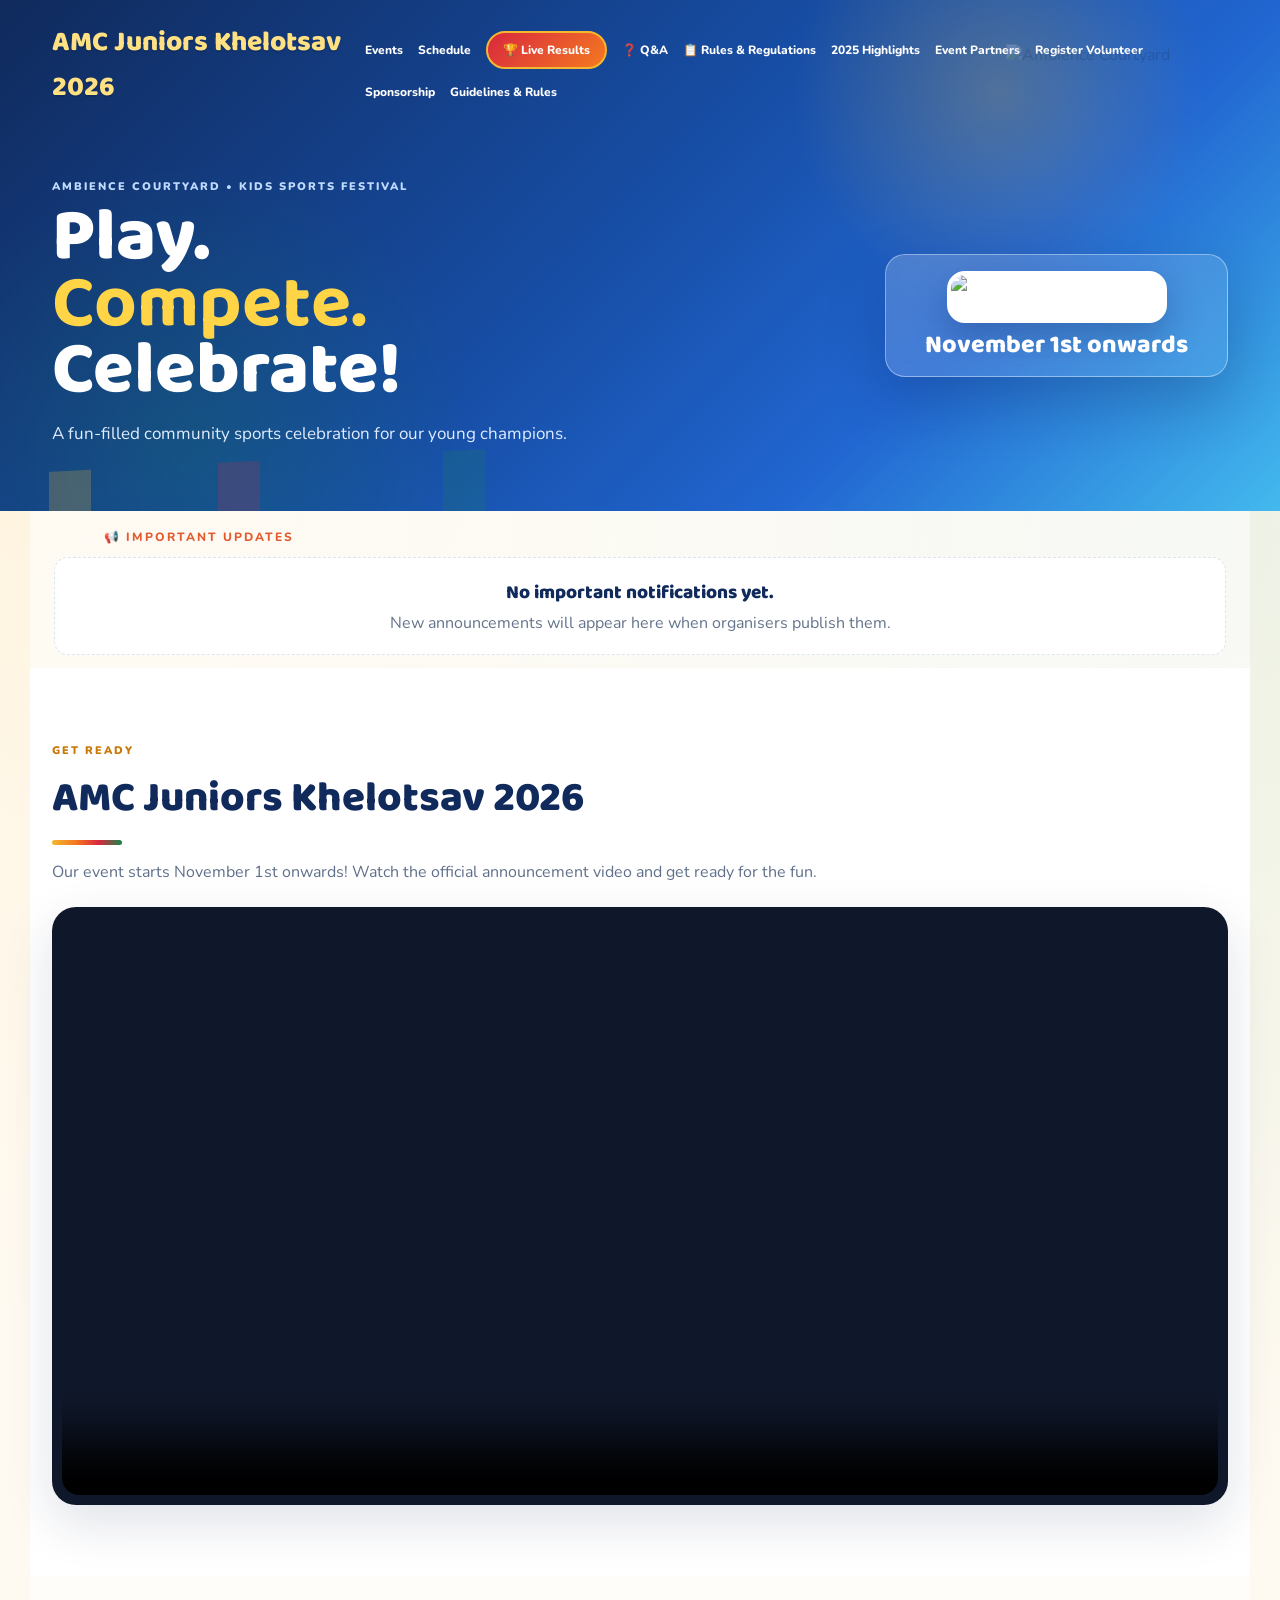
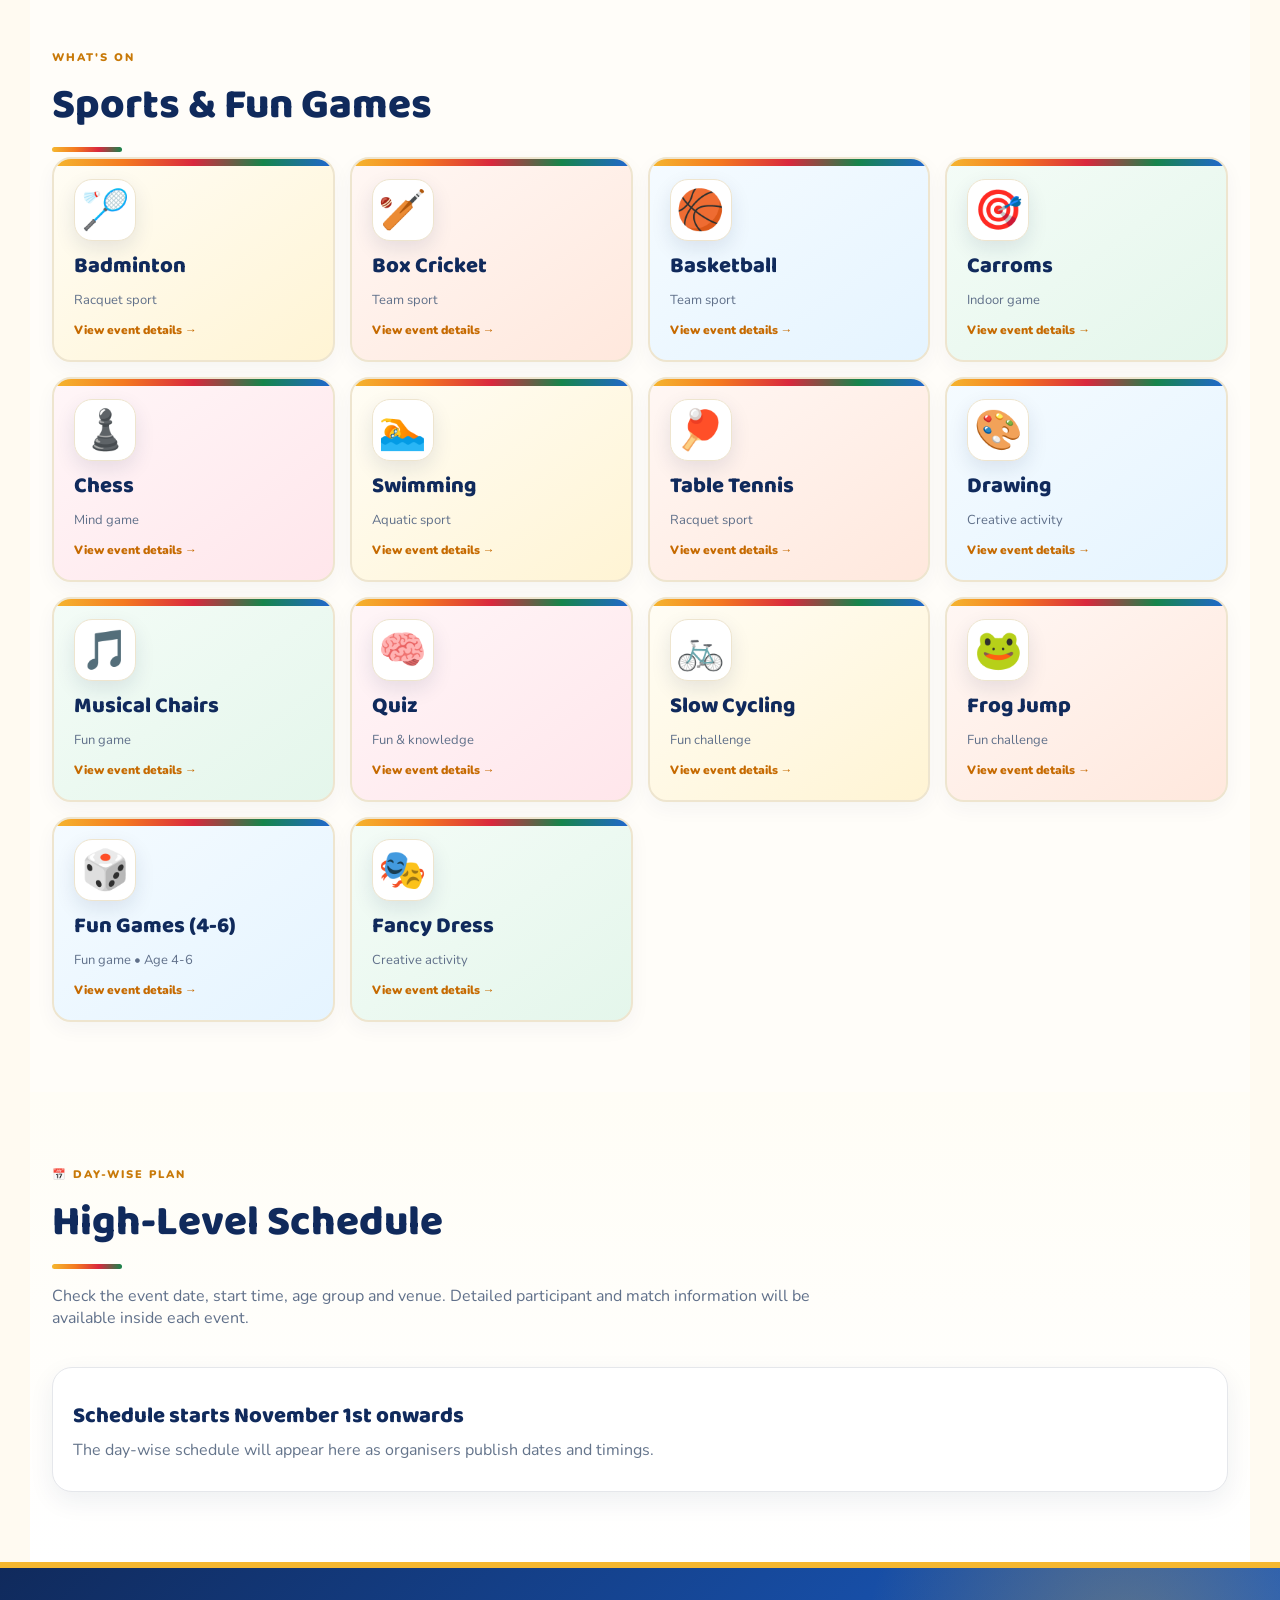
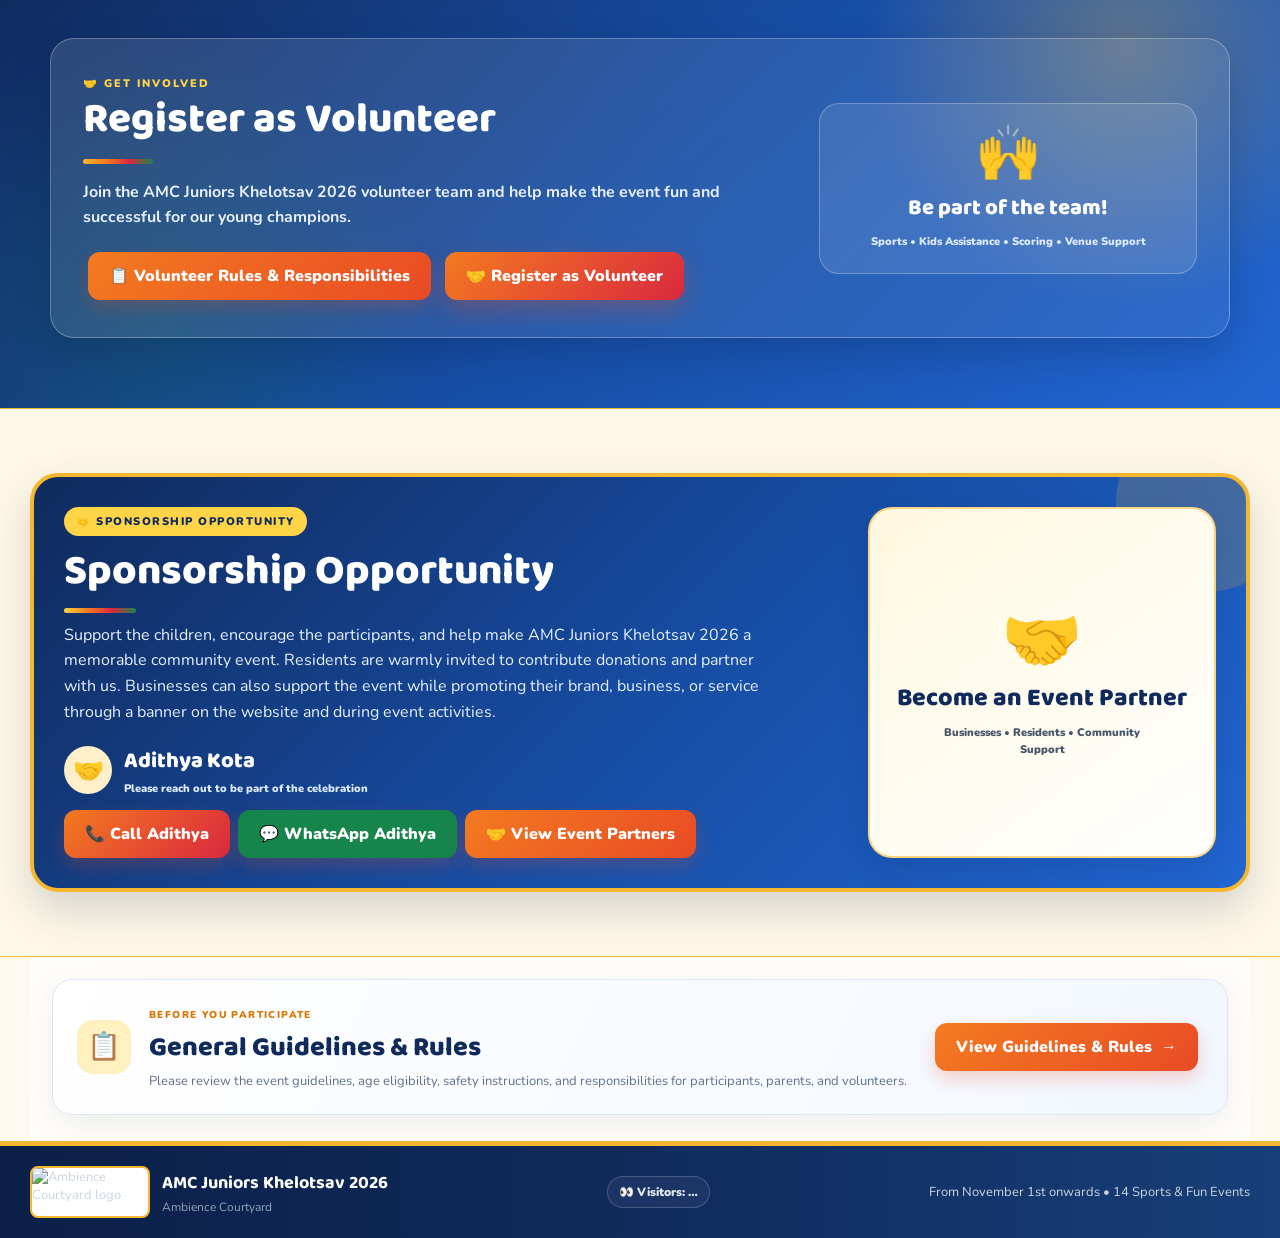
==== commit 7448db33: "Removed register option" ====
--- a/index.html
+++ b/index.html
@@ -29,15 +29,13 @@
 <img class="site-floating-logo" src="assets/ambience-courtyard-logo-transparent.png" alt="Ambience Courtyard" aria-hidden="true">
 <header class="hero">
 <nav><div class="brand"><span>AMC Juniors Khelotsav 2026</span></div><div class="nav">
-<a href="#events">Events</a><a href="#enrollments">Kids Enrollment</a><a href="#schedule">Schedule</a><a href="results.html" class="navbtn live-results-nav">🏆 Live Results</a><a href="qa.html">❓ Q&amp;A</a><a href="rules.html">📋 Rules &amp; Regulations</a><a href="highlights-2025.html">2025 Highlights</a><a href="partners.html">Event Partners</a><a href="#volunteer-registration">Register Volunteer</a><a href="#sponsorship">Sponsorship</a><a href="rules.html">Guidelines &amp; Rules</a><a href="#register" class="navbtn">Register</a></div><button class="menu-toggle" type="button" aria-label="Open menu" aria-expanded="false" aria-controls="mobile-menu">☰</button></nav>
-<div id="mobile-menu" class="mobile-menu" hidden><a href="#events">🎯 Events</a><a href="#enrollments">👧 Kids Enrollment</a><a href="#schedule">📅 Schedule</a><a href="qa.html">❓ Q&amp;A</a><a href="results.html">🏆 Live Results</a><a href="highlights-2025.html">📸 2025 Highlights</a><a href="partners.html">🤝 Event Partners</a><a href="#volunteer-registration">🤝 Register as Volunteer</a><a href="#sponsorship">🏏 Sponsorship</a><a href="rules.html">🛡️ Guidelines &amp; Rules</a><a href="#register">🎟️ Register</a></div>
-<div class="hero-inner"><div><p class="eyebrow">AMBIENCE COURTYARD • KIDS SPORTS FESTIVAL</p><h1>Play.<br><b>Compete.</b><br>Celebrate!</h1><p class="lead">A fun-filled community sports celebration for our young champions.</p><div><a class="btn" href="#register">Register Your Child</a></div></div>
+<a href="#events">Events</a><a href="#schedule">Schedule</a><a href="results.html" class="navbtn live-results-nav">🏆 Live Results</a><a href="qa.html">❓ Q&amp;A</a><a href="rules.html">📋 Rules &amp; Regulations</a><a href="highlights-2025.html">2025 Highlights</a><a href="partners.html">Event Partners</a><a href="#volunteer-registration">Register Volunteer</a><a href="#sponsorship">Sponsorship</a><a href="rules.html">Guidelines &amp; Rules</a></div><button class="menu-toggle" type="button" aria-label="Open menu" aria-expanded="false" aria-controls="mobile-menu">☰</button></nav>
+<div id="mobile-menu" class="mobile-menu" hidden><a href="#events">🎯 Events</a><a href="#schedule">📅 Schedule</a><a href="qa.html">❓ Q&amp;A</a><a href="results.html">🏆 Live Results</a><a href="highlights-2025.html">📸 2025 Highlights</a><a href="partners.html">🤝 Event Partners</a><a href="#volunteer-registration">🤝 Register as Volunteer</a><a href="#sponsorship">🏏 Sponsorship</a><a href="rules.html">🛡️ Guidelines &amp; Rules</a></div>
+<div class="hero-inner"><div><p class="eyebrow">AMBIENCE COURTYARD • KIDS SPORTS FESTIVAL</p><h1>Play.<br><b>Compete.</b><br>Celebrate!</h1><p class="lead">A fun-filled community sports celebration for our young champions.</p></div>
 <div class="hero-card">
 <div class="hero-logo-panel"><img class="hero-logo" src="assets/event-logo.jpg" alt="AMC Juniors Khelotsav event logo"></div>
 <div class="hero-info-panel">
 <h2 id="event-date-display">From November 1st onwards</h2>
-<p class="hero-fee">Registration Fee: <strong><span class="registration-fee-value"></span> / Child</strong></p>
-<p class="hero-deadline">Last date to enroll: <strong><span class="enrollment-deadline-value"></span></strong></p>
 </div>
 </div></div>
 </header>
@@ -51,43 +49,12 @@
 </div>
 <div id="notifications-dots" class="notifications-dots" aria-label="Notification slides"></div>
 </section>
-
-<section id="register" class="register"><div><small>JOIN THE FUN</small><h2>Kids Enrollment</h2><p>Registration will be through the community Google Form. <strong class="fee-highlight-light">Registration fee: <span class="registration-fee-value"></span> per Child.</strong> <strong class="enrollment-deadline-light">Last date to enroll: <span class="enrollment-deadline-light-value"></span>.</strong></p><button id="form-btn" class="btn">Registration Form</button>
-<div class="enrollment-help-note" role="note" aria-label="Payment assistance">
-  <p><strong>Need help with payment?</strong> If you have difficulty making the payment, please complete the registration form and enter <strong>“To be paid”</strong> in the UPI Transaction Number field. After submitting the form, send a screenshot to <strong>9902229244</strong> on WhatsApp.</p>
-  <a class="btn enrollment-whatsapp-btn" href="https://wa.me/919902229244?text=Hello%2C%20I%20have%20completed%20the%20Kids%20Khelotsav%20registration%20form.%20I%20am%20sharing%20the%20screenshot%20for%20payment%20follow-up." target="_blank" rel="noopener noreferrer" aria-label="Send registration screenshot on WhatsApp to 9902229244">💬 Send Screenshot on WhatsApp</a>
-</div>
-<div id="registration-payment" class="registration-payment" hidden>
-  <h3>💳 Registration Payment</h3>
-  <p>Open your UPI app, enter the UPI ID below, and pay the registration fee.</p>
-  <div class="payment-upi-row">
-    <div class="payment-detail"><span>UPI ID</span><strong id="payment-upi">9902222944@ybl</strong></div>
-    <div class="payment-actions payment-actions-single">
-      <button id="copy-upi-btn" class="btn payment-copy-btn" type="button">Copy UPI ID</button>
-    </div>
-  </div>
-  <p class="payment-note">After paying, please keep your transaction ID ready and enter it while registering.</p>
-  <span id="payment-copy-status" class="payment-copy-status" role="status" aria-live="polite"></span>
-
-  <div class="payment-upi-row payment-upi-row-secondary">
-    <div class="payment-detail"><span>UPI ID</span><strong id="payment-upi-2"></strong></div>
-    <div class="payment-actions payment-actions-single">
-      <button id="copy-upi-btn-2" class="btn payment-copy-btn" type="button">Copy UPI ID</button>
-    </div>
-  </div>
-  <span id="payment-copy-status-2" class="payment-copy-status" role="status" aria-live="polite"></span>
-</div>
-</div><div class="steps"><div><b>01</b> Parent submits enrollment</div><div><b>02</b> Results are published live</div></div></section>
-
-
+<section class="coming-soon-media"><div class="title"><small>GET READY</small><h2>AMC Juniors Khelotsav 2026</h2><p>Our event starts <span id="event-date-inline">November 1st onwards</span>! Watch the official announcement video and get ready for the fun.</p></div><div class="video-frame"><video autoplay muted loop playsinline controls poster="assets/event-logo.jpg"><source src="assets/coming-soon.mp4" type="video/mp4">Your browser does not support the video tag.</video></div></section>
 <main>
 
 
-<section class="coming-soon-media"><div class="title"><small>GET READY</small><h2>AMC Juniors Khelotsav 2026</h2><p>Our event starts <span id="event-date-inline">November 1st onwards</span>! Watch the official announcement video and get ready for the fun.</p></div><div class="video-frame"><video autoplay muted loop playsinline controls poster="assets/event-logo.jpg"><source src="assets/coming-soon.mp4" type="video/mp4">Your browser does not support the video tag.</video></div></section>
-
 <section id="events"><div class="title"><small>WHAT'S ON</small><h2>Sports & Fun Games</h2></div><div id="event-grid" class="grid"></div></section>
 
-<section id="enrollments" class="enrollment-section"><div class="enrollment-banner"><div class="title"><small>👧 KIDS PARTICIPATION</small><h2>Kids Enrollment</h2><p>Register your child for the sports and fun games. <strong class="fee-highlight">Registration fee: <span class="registration-fee-value"></span> per Child.</strong></p><div class="enrollment-deadline">📅 Last date to enroll: <strong class="enrollment-deadline-value"></strong></div><a href="#register" class="btn enrollment-cta">📝 Enroll Your Child</a></div><div class="enrollment-badge"><span>🏆</span><b><span class="registration-fee-value"></span> / Child</b><small>Registration Fee • 14 Sports & Fun Events</small></div></div></section>
 
 <section id="schedule" class="schedule-section">
 <div class="title"><small>📅 DAY-WISE PLAN</small><h2>High-Level Schedule</h2><p>Check the event date, start time, age group and venue. Detailed participant and match information will be available inside each event.</p></div>
@@ -135,78 +102,6 @@
 
 </main>
 <footer><div class="footer-brand"><img src="assets/apartment-logo.jpg" alt="Ambience Courtyard logo"><div><b>AMC Juniors Khelotsav 2026</b><span>Ambience Courtyard</span></div></div><span id="visitor-count" class="visitor-count" aria-label="Site visitor count">👀 Visitors: …</span><span>From <span id="footer-event-date">November 1st onwards</span> • 14 Sports & Fun Events</span></footer>
-<script src="config.js"></script><script src="app.js"></script><script>
-
-/* Dynamic registration fee: always reads CONFIG.registrationFee */
-(function () {
-  function updateRegistrationFee() {
-    var fee = (window.CONFIG && window.CONFIG.registrationFee != null)
-      ? window.CONFIG.registrationFee
-      : 200;
-    document.querySelectorAll('.registration-fee-value').forEach(function (el) {
-      el.textContent = '₹' + fee;
-    });
-    document.querySelectorAll('[data-registration-fee]').forEach(function (el) {
-      el.textContent = '₹' + fee;
-    });
-  }
-  if (document.readyState === 'loading') {
-    document.addEventListener('DOMContentLoaded', updateRegistrationFee);
-  } else {
-    updateRegistrationFee();
-  }
-  window.updateRegistrationFee = updateRegistrationFee;
-})();
-
-/* Registration payment details are read from config.js. */
-(function setupRegistrationPayment() {
-  var config = window.CONFIG || {};
-  var payment = config.registrationPayment || {};
-  var section = document.getElementById('registration-payment');
-  if (!section || payment.enabled !== true || !payment.upiId) return;
-
-  section.hidden = false;
-  var upi = document.getElementById('payment-upi');
-  var copyButton = document.getElementById('copy-upi-btn');
-  var status = document.getElementById('payment-copy-status');
-  if (upi) upi.textContent = payment.upiId;
-
-  async function copyUpiId(value, statusElement) {
-    try {
-      if (navigator.clipboard && window.isSecureContext) {
-        await navigator.clipboard.writeText(value);
-      } else {
-        var field = document.createElement('textarea');
-        field.value = value;
-        field.style.position = 'fixed';
-        field.style.opacity = '0';
-        document.body.appendChild(field);
-        field.select();
-        var copied = document.execCommand('copy');
-        field.remove();
-        if (!copied) throw new Error('Copy unavailable');
-      }
-      if (statusElement) statusElement.textContent = 'UPI ID copied.';
-    } catch (error) {
-      if (statusElement) statusElement.textContent = 'Please copy the UPI ID manually.';
-    }
-  }
-
-  if (copyButton) copyButton.addEventListener('click', function () {
-    copyUpiId(payment.upiId, status);
-  });
-
-  var secondUpi = payment.upiId2 || '';
-  var secondUpiElement = document.getElementById('payment-upi-2');
-  var secondCopyButton = document.getElementById('copy-upi-btn-2');
-  var secondStatus = document.getElementById('payment-copy-status-2');
-  if (secondUpiElement && secondUpi) secondUpiElement.textContent = secondUpi;
-  if (secondCopyButton) secondCopyButton.addEventListener('click', function () {
-    if (secondUpi) copyUpiId(secondUpi, secondStatus);
-    else if (secondStatus) secondStatus.textContent = 'Please configure the second UPI ID in config.js.';
-  });
-})();
-
-</script>
+<script src="config.js"></script><script src="app.js"></script>
 <script src="visitor-counter.js"></script>
 </body></html>
--- a/style.css
+++ b/style.css
@@ -2346,3 +2346,20 @@
   section#register .enrollment-help-note p{font-size:13px;line-height:1.5}
   section#register .enrollment-whatsapp-btn{width:100%;box-sizing:border-box;text-align:center;font-size:13px;padding:11px 12px}
 }
+
+
+/* Enrolled Kids name/details search */
+.participants-search-wrap{display:flex;flex-direction:column;gap:8px;margin:0 0 16px;padding:14px 16px;background:var(--card,#fff);border:1px solid rgba(24,70,137,.12);border-radius:14px;min-width:0;box-sizing:border-box}
+.participants-search-label{font-weight:800;color:var(--ink,#16376c)}
+.participants-search-control{display:flex;align-items:stretch;gap:10px;min-width:0}
+.participants-search-control input{flex:1;min-width:0;width:100%;padding:11px 14px;border:1px solid #cbd6e7;border-radius:9px;background:#fff;color:#17366a;font:inherit;font-weight:600;box-sizing:border-box;outline-offset:3px}
+.participants-search-control input:focus{border-color:#1d58a8;box-shadow:0 0 0 3px rgba(29,88,168,.12)}
+.participants-search-control button{border:0;border-radius:9px;padding:10px 18px;background:#123b73;color:#fff;font:inherit;font-weight:800;cursor:pointer;min-height:44px}
+.participants-search-control button:hover{background:#1d58a8}
+.participants-search-status{margin:0;color:var(--muted,#64748b);font-size:12px;line-height:1.4}
+@media(max-width:550px){
+  #participants>.participants-search-wrap{grid-column:1/-1!important;width:100%;min-width:0;margin:0 0 14px;padding:12px;box-sizing:border-box}
+  .participants-search-control{gap:8px}
+  .participants-search-control input{padding:10px;font-size:14px}
+  .participants-search-control button{padding:9px 12px;font-size:13px}
+}
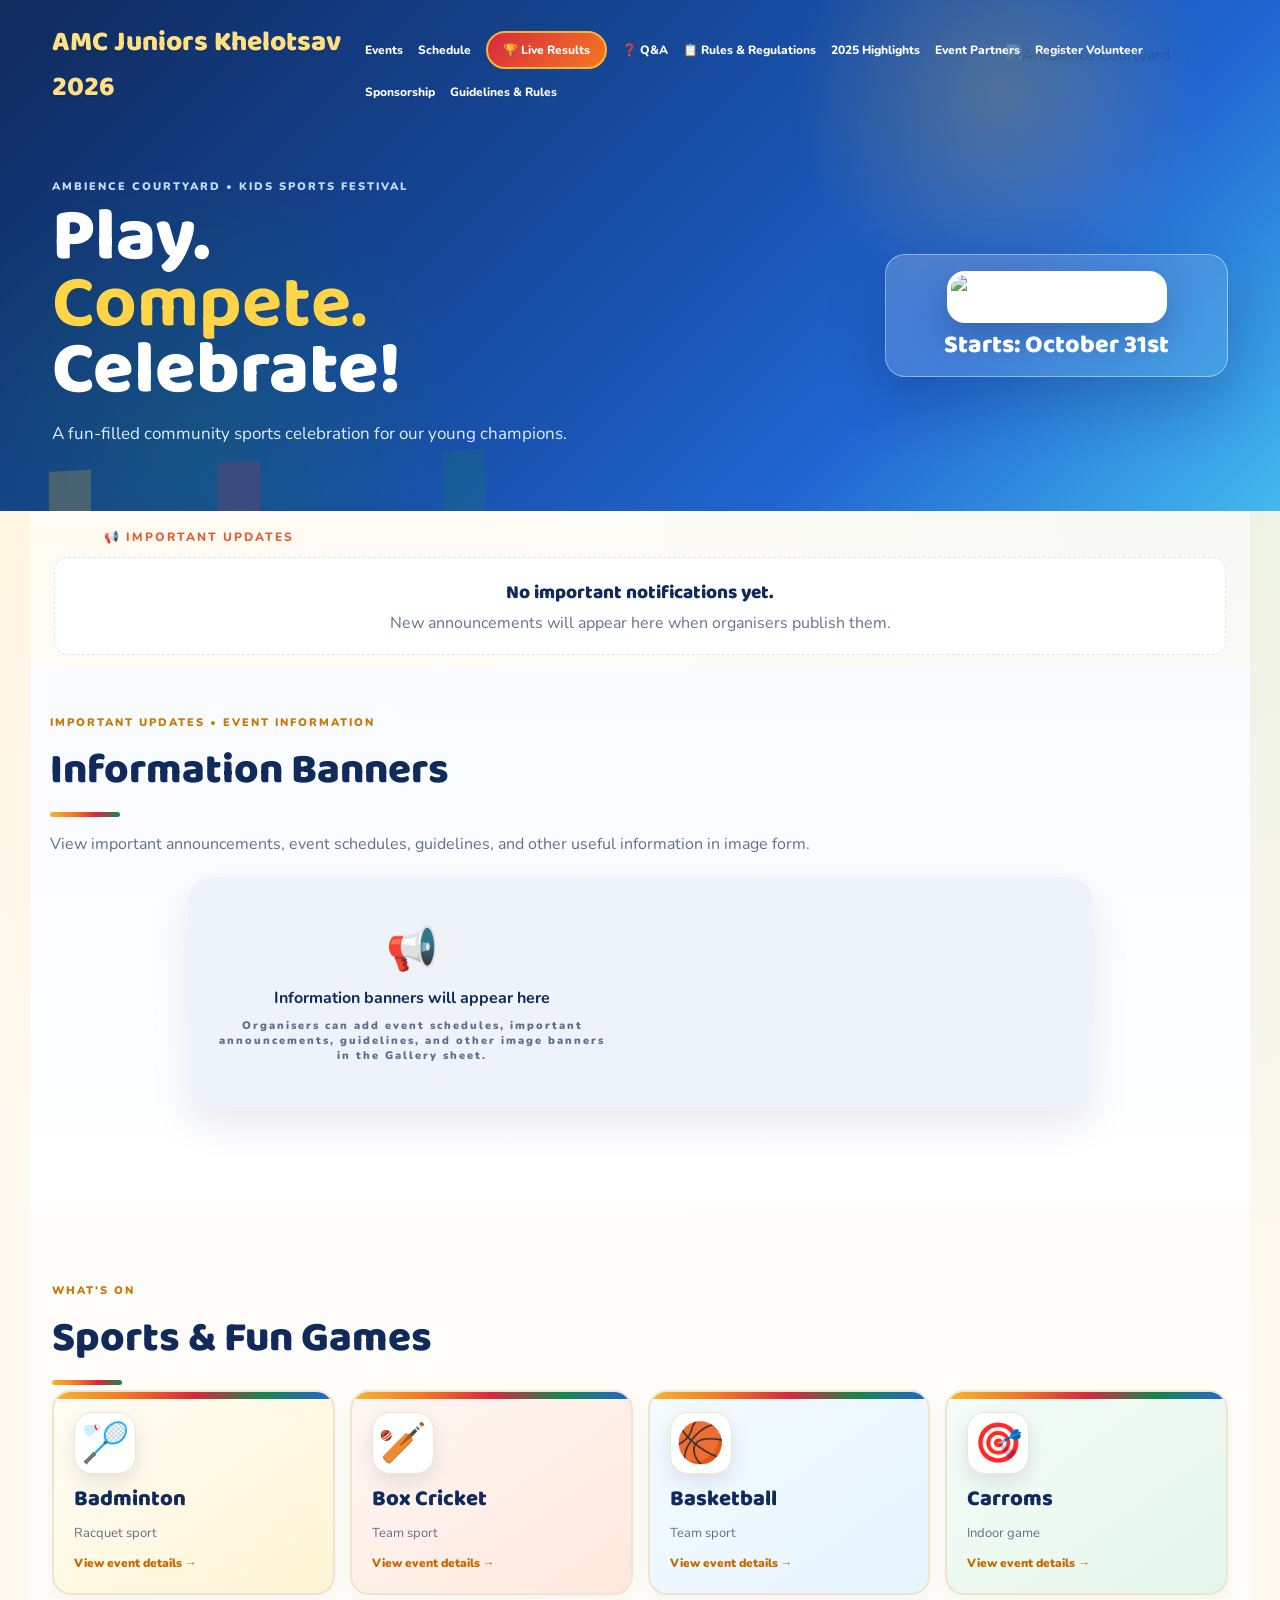
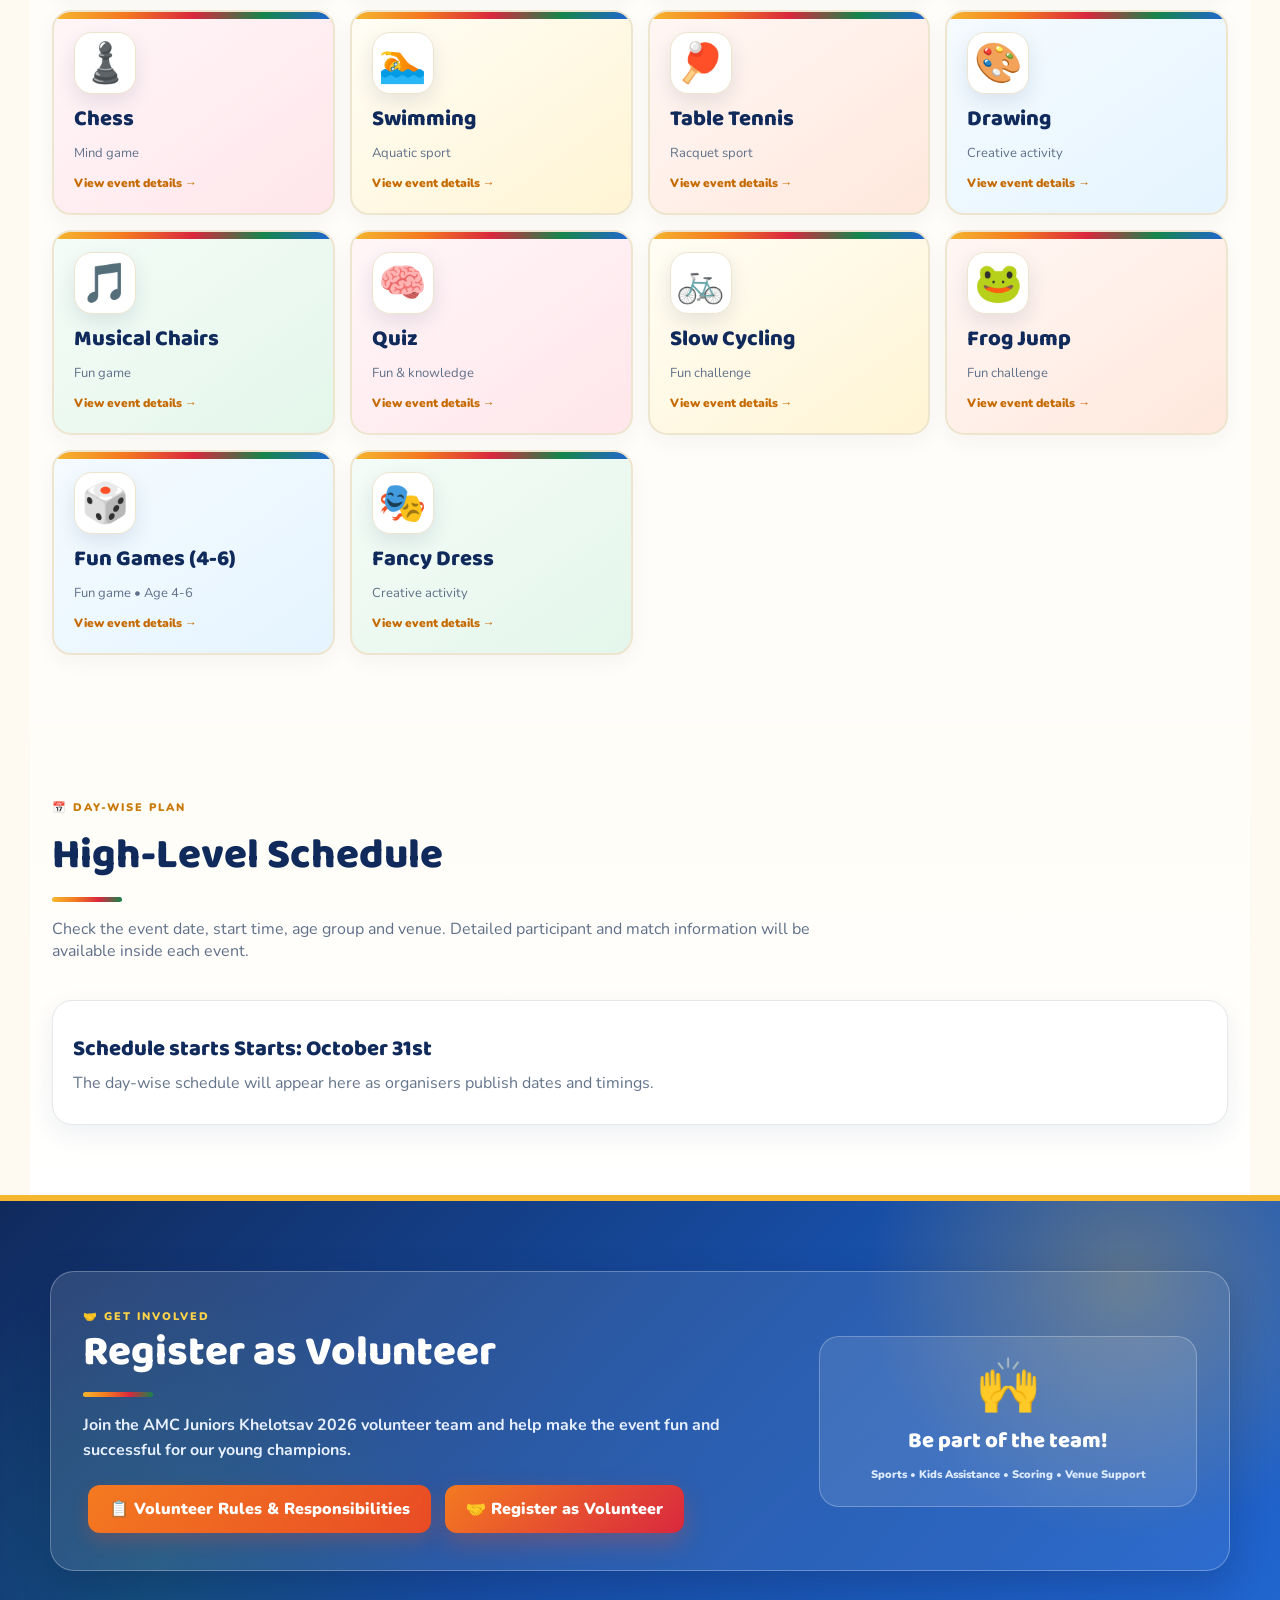
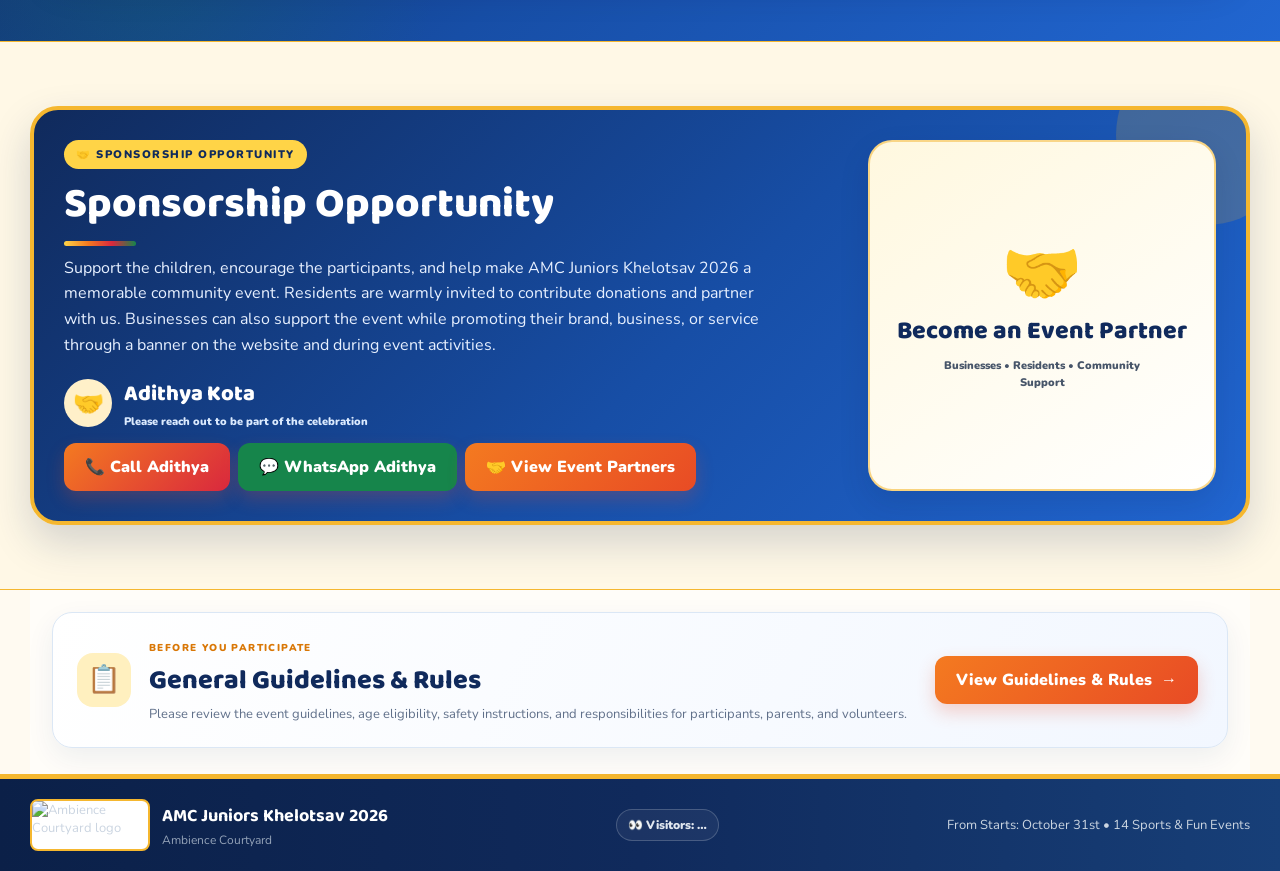
==== commit 93b1f558: "Remove coming soon and add banner option" ====
--- a/index.html
+++ b/index.html
@@ -49,7 +49,16 @@
 </div>
 <div id="notifications-dots" class="notifications-dots" aria-label="Notification slides"></div>
 </section>
-<section class="coming-soon-media"><div class="title"><small>GET READY</small><h2>AMC Juniors Khelotsav 2026</h2><p>Our event starts <span id="event-date-inline">November 1st onwards</span>! Watch the official announcement video and get ready for the fun.</p></div><div class="video-frame"><video autoplay muted loop playsinline controls poster="assets/event-logo.jpg"><source src="assets/coming-soon.mp4" type="video/mp4">Your browser does not support the video tag.</video></div></section>
+<section id="event-gallery" class="event-gallery-section" aria-label="Information and event banners">
+  <div class="title"><small>IMPORTANT UPDATES • EVENT INFORMATION</small><h2>Information Banners</h2><p>View important announcements, event schedules, guidelines, and other useful information in image form.</p></div>
+  <div class="event-gallery-carousel">
+    <button class="gallery-arrow gallery-prev" type="button" aria-label="Previous image">‹</button>
+    <div class="gallery-viewport"><div id="gallery-track" class="gallery-track"><div class="gallery-loading">Loading gallery…</div></div></div>
+    <button class="gallery-arrow gallery-next" type="button" aria-label="Next image">›</button>
+    <div id="gallery-dots" class="gallery-dots" aria-label="Gallery slides"></div>
+    <div id="gallery-count" class="gallery-count" aria-live="polite"></div>
+  </div>
+</section>
 <main>
 
 
--- a/style.css
+++ b/style.css
@@ -2363,3 +2363,46 @@
   .participants-search-control input{padding:10px;font-size:14px}
   .participants-search-control button{padding:9px 12px;font-size:13px}
 }
+
+
+/* Homepage event image carousel */
+.event-gallery-section{padding:42px 20px 50px;background:linear-gradient(180deg,#f8fbff,#fff)}
+.event-gallery-carousel{position:relative;max-width:1000px;margin:22px auto 0;padding:0 48px 28px}
+.gallery-viewport{overflow:hidden;border-radius:24px;background:#eef3f9;box-shadow:0 16px 40px #17255418}
+.gallery-track{display:flex;transition:transform .4s ease;will-change:transform}
+.gallery-slide{min-width:100%;height:clamp(220px,38vw,480px);margin:0;position:relative;background:#f5f7fb}
+.gallery-slide img{display:block;width:100%;height:100%;object-fit:contain}
+.gallery-slide figcaption{position:absolute;left:0;right:0;bottom:0;padding:24px 22px 18px;color:#fff;font-weight:800;font-size:clamp(14px,2vw,20px);background:linear-gradient(transparent,#07152de8)}
+.gallery-slide figcaption[hidden]{display:none}
+.gallery-image-error{background:#e8eef6}
+.gallery-image-error img{display:none}
+.gallery-image-error:after{content:"Image unavailable — please check the Image URL in the Gallery sheet.";position:absolute;inset:0;display:grid;place-items:center;padding:24px;text-align:center;color:#334155;font-weight:700}
+.gallery-arrow{position:absolute;z-index:2;top:calc(50% - 24px);width:42px;height:42px;border:0;border-radius:50%;background:#fff;color:var(--navy);font-size:32px;line-height:1;display:grid;place-items:center;cursor:pointer;box-shadow:0 6px 22px #17255424}
+.gallery-arrow.gallery-prev{left:0}.gallery-arrow.gallery-next{right:0}
+.gallery-arrow[hidden]{display:none}
+.gallery-dots{display:flex;justify-content:center;gap:8px;flex-wrap:wrap;margin-top:15px}
+.gallery-dots button{width:9px;height:9px;padding:0;border:0;border-radius:50%;background:#cbd5e1;cursor:pointer}
+.gallery-dots button[aria-selected="true"]{background:var(--orange);transform:scale(1.3)}
+.gallery-count{text-align:center;margin-top:8px;font-size:11px;font-weight:900;letter-spacing:.7px;color:var(--muted)}
+.gallery-loading,.gallery-empty{min-height:230px;display:flex;flex-direction:column;align-items:center;justify-content:center;gap:9px;padding:24px;text-align:center;color:var(--navy)}
+.gallery-empty span{font-size:42px}.gallery-empty small{color:var(--muted);max-width:400px}
+@media(max-width:600px){
+ .event-gallery-section{padding:28px 14px 34px}
+ .event-gallery-carousel{padding:0 28px 24px;margin-top:16px}
+ .gallery-slide{height:clamp(200px,58vw,320px)}
+ .gallery-viewport{border-radius:17px}
+ .gallery-slide figcaption{padding:20px 14px 13px}
+ .gallery-arrow{width:34px;height:34px;font-size:27px;top:calc(50% - 20px)}
+}
+@media(prefers-reduced-motion:reduce){.gallery-track{transition:none}}
+
+
+/* Mobile: reduce excess whitespace between the information banner carousel and Sports & Fun Games. */
+@media (max-width: 600px) {
+  #event-gallery.event-gallery-section { padding-top: 18px !important; padding-bottom: 6px !important; }
+  #event-gallery .event-gallery-carousel { margin-top: 10px !important; padding-bottom: 4px !important; }
+  #event-gallery .gallery-dots { margin-top: 7px !important; }
+  #event-gallery .gallery-count { margin-top: 3px !important; }
+  #events { padding-top: 14px !important; }
+  #events > .title { margin-top: 0 !important; }
+}
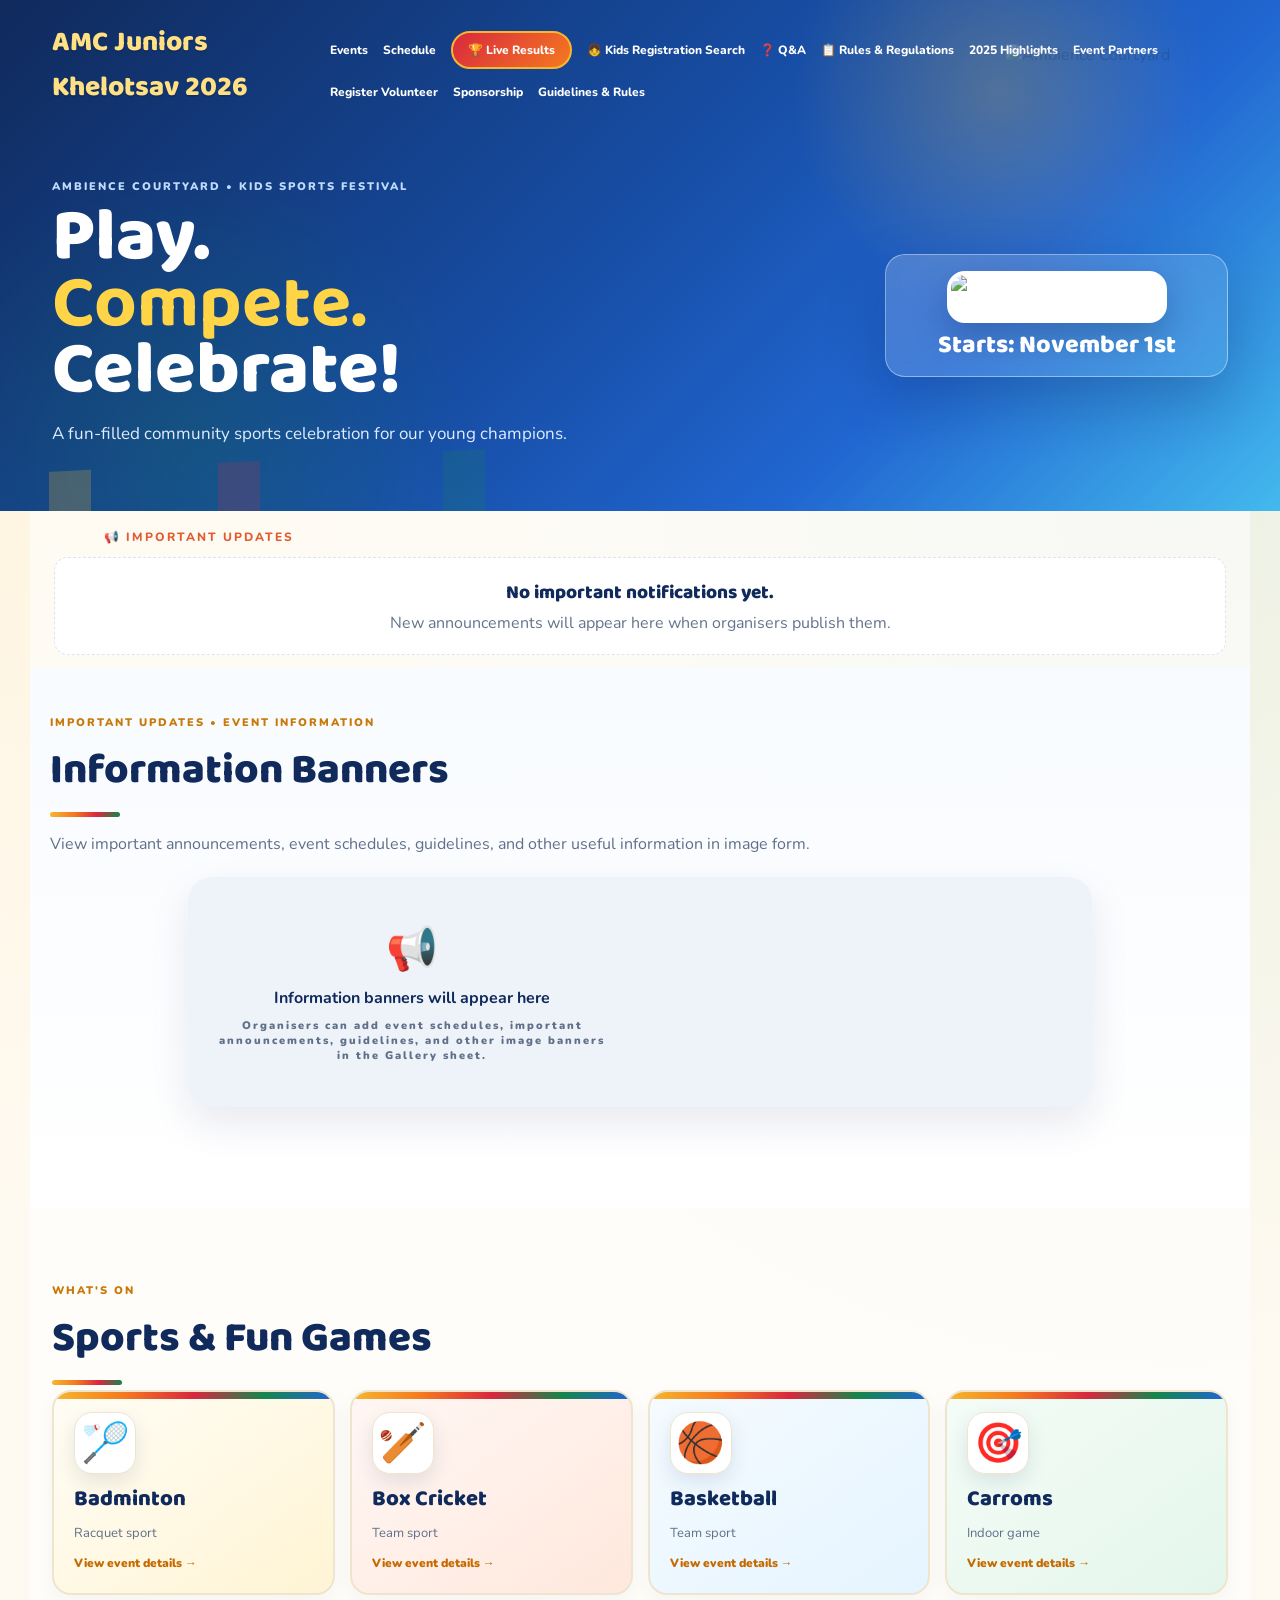
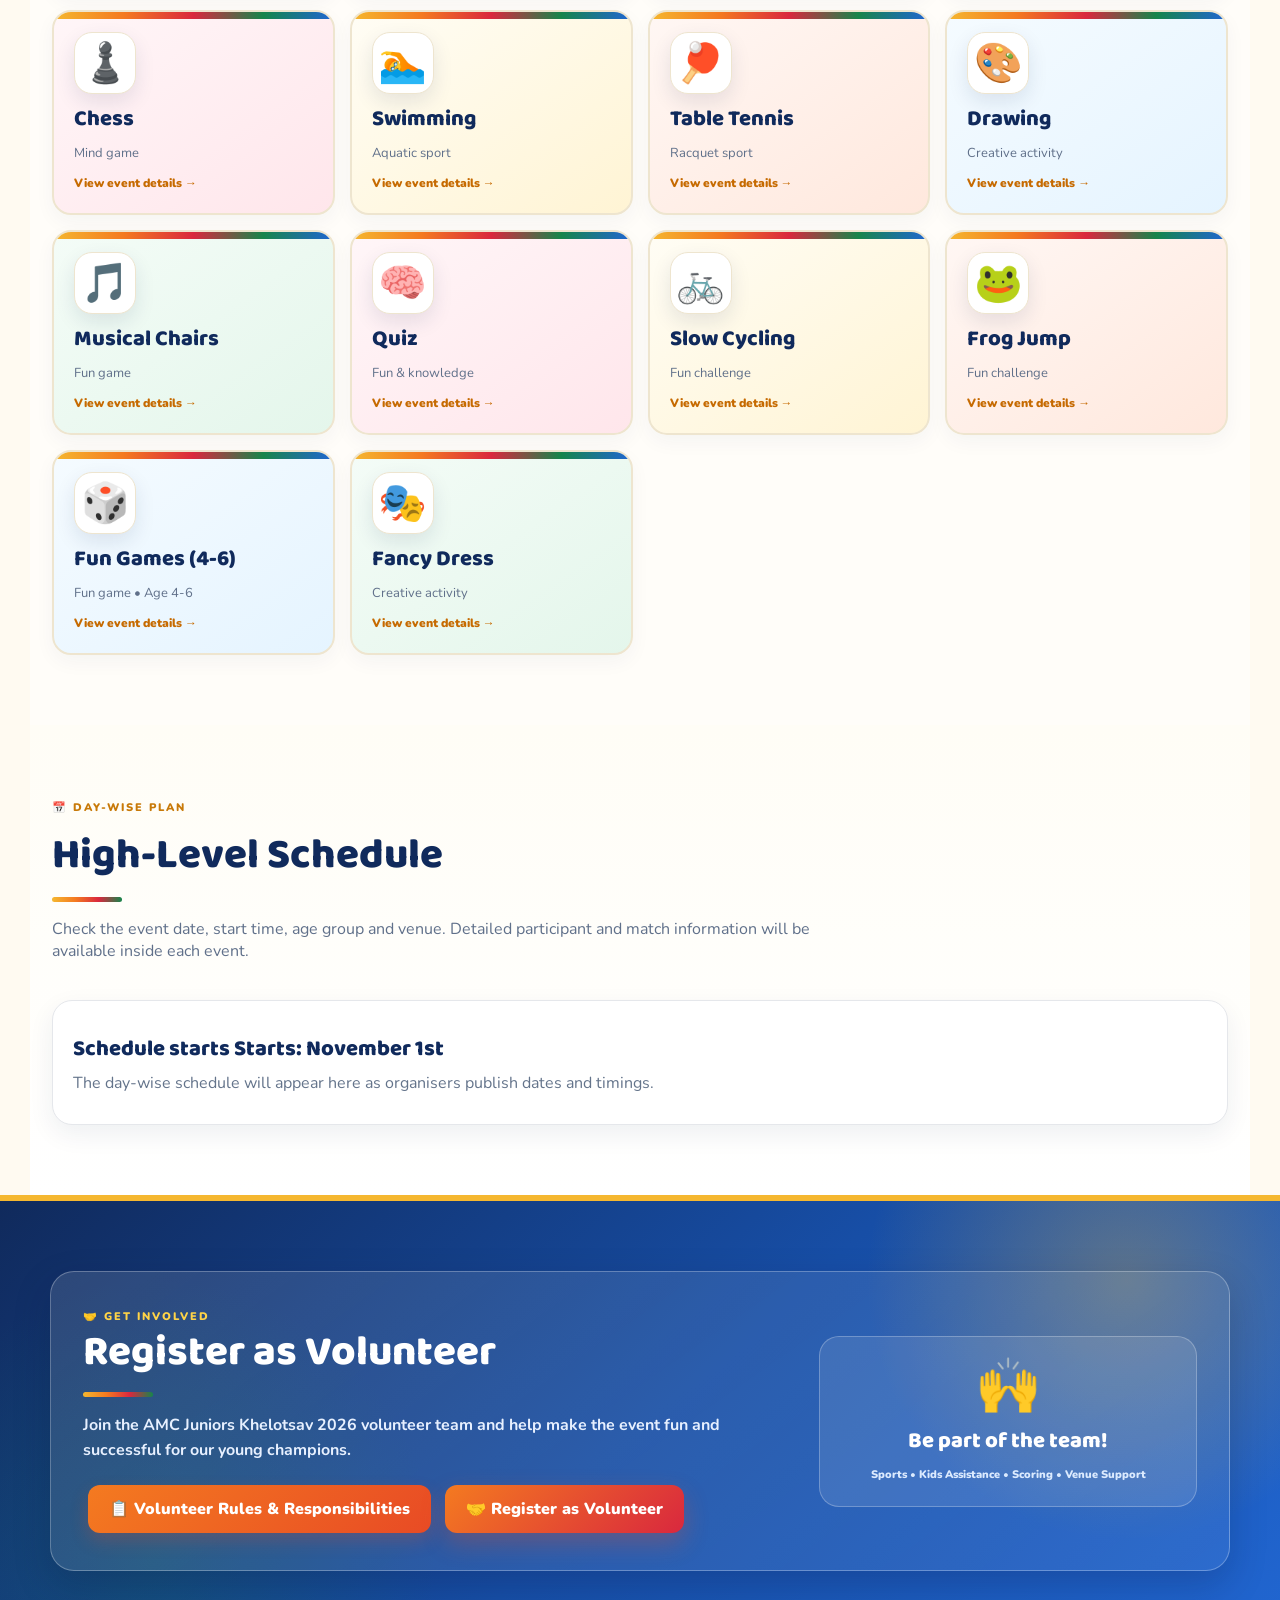
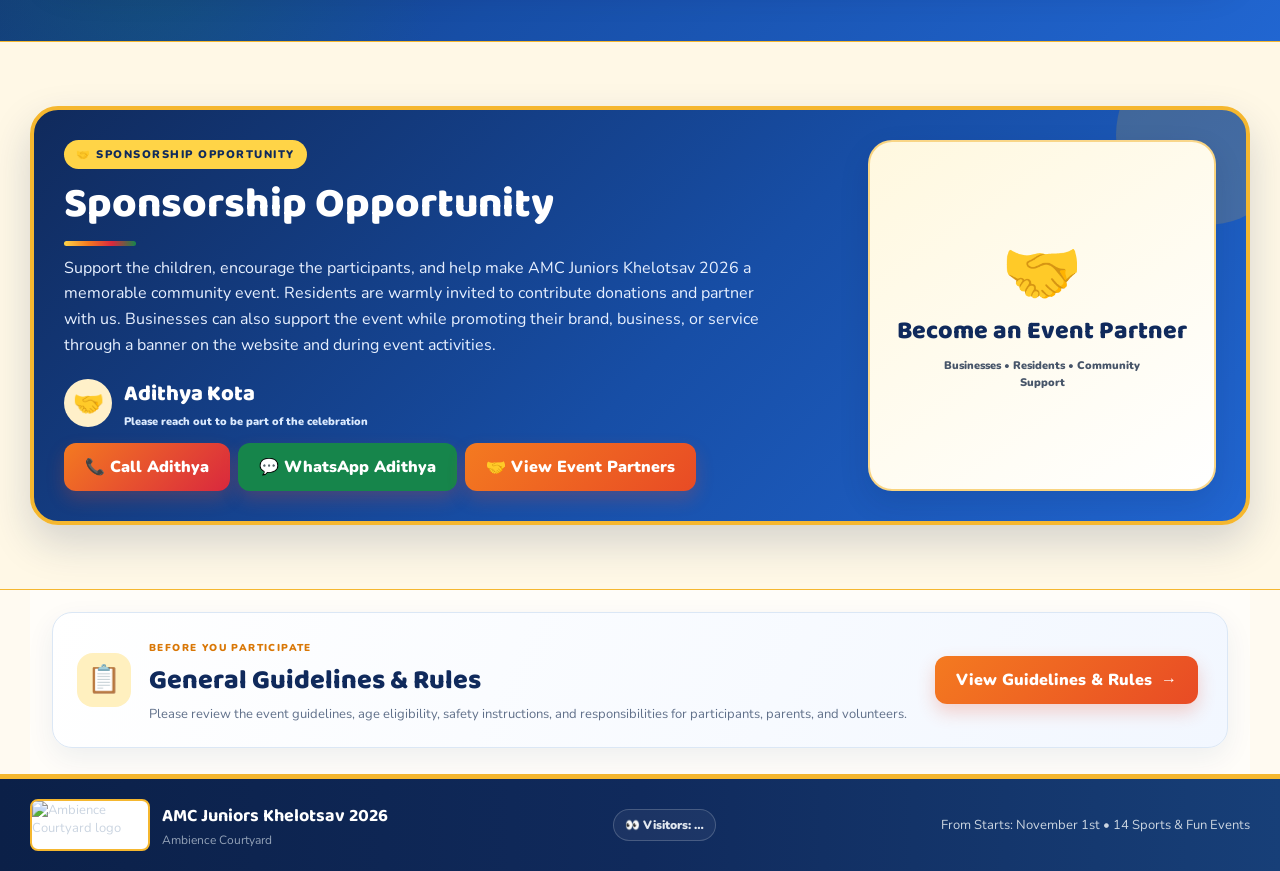
==== commit 32bc4eeb: "Add search options" ====
--- a/index.html
+++ b/index.html
@@ -29,8 +29,8 @@
 <img class="site-floating-logo" src="assets/ambience-courtyard-logo-transparent.png" alt="Ambience Courtyard" aria-hidden="true">
 <header class="hero">
 <nav><div class="brand"><span>AMC Juniors Khelotsav 2026</span></div><div class="nav">
-<a href="#events">Events</a><a href="#schedule">Schedule</a><a href="results.html" class="navbtn live-results-nav">🏆 Live Results</a><a href="qa.html">❓ Q&amp;A</a><a href="rules.html">📋 Rules &amp; Regulations</a><a href="highlights-2025.html">2025 Highlights</a><a href="partners.html">Event Partners</a><a href="#volunteer-registration">Register Volunteer</a><a href="#sponsorship">Sponsorship</a><a href="rules.html">Guidelines &amp; Rules</a></div><button class="menu-toggle" type="button" aria-label="Open menu" aria-expanded="false" aria-controls="mobile-menu">☰</button></nav>
-<div id="mobile-menu" class="mobile-menu" hidden><a href="#events">🎯 Events</a><a href="#schedule">📅 Schedule</a><a href="qa.html">❓ Q&amp;A</a><a href="results.html">🏆 Live Results</a><a href="highlights-2025.html">📸 2025 Highlights</a><a href="partners.html">🤝 Event Partners</a><a href="#volunteer-registration">🤝 Register as Volunteer</a><a href="#sponsorship">🏏 Sponsorship</a><a href="rules.html">🛡️ Guidelines &amp; Rules</a></div>
+<a href="#events">Events</a><a href="#schedule">Schedule</a><a href="results.html" class="navbtn live-results-nav">🏆 Live Results</a><a href="registration-search.html">👧 Kids Registration Search</a><a href="qa.html">❓ Q&amp;A</a><a href="rules.html">📋 Rules &amp; Regulations</a><a href="highlights-2025.html">2025 Highlights</a><a href="partners.html">Event Partners</a><a href="#volunteer-registration">Register Volunteer</a><a href="#sponsorship">Sponsorship</a><a href="rules.html">Guidelines &amp; Rules</a></div><button class="menu-toggle" type="button" aria-label="Open menu" aria-expanded="false" aria-controls="mobile-menu">☰</button></nav>
+<div id="mobile-menu" class="mobile-menu" hidden><a href="#events">🎯 Events</a><a href="#schedule">📅 Schedule</a><a href="qa.html">❓ Q&amp;A</a><a href="results.html">🏆 Live Results</a><a href="registration-search.html">👧 Kids Registration Search</a><a href="highlights-2025.html">📸 2025 Highlights</a><a href="partners.html">🤝 Event Partners</a><a href="#volunteer-registration">🤝 Register as Volunteer</a><a href="#sponsorship">🏏 Sponsorship</a><a href="rules.html">🛡️ Guidelines &amp; Rules</a></div>
 <div class="hero-inner"><div><p class="eyebrow">AMBIENCE COURTYARD • KIDS SPORTS FESTIVAL</p><h1>Play.<br><b>Compete.</b><br>Celebrate!</h1><p class="lead">A fun-filled community sports celebration for our young champions.</p></div>
 <div class="hero-card">
 <div class="hero-logo-panel"><img class="hero-logo" src="assets/event-logo.jpg" alt="AMC Juniors Khelotsav event logo"></div>
--- a/style.css
+++ b/style.css
@@ -2358,7 +2358,8 @@
 .participants-search-control button:hover{background:#1d58a8}
 .participants-search-status{margin:0;color:var(--muted,#64748b);font-size:12px;line-height:1.4}
 @media(max-width:550px){
-  #participants>.participants-search-wrap{grid-column:1/-1!important;width:100%;min-width:0;margin:0 0 14px;padding:12px;box-sizing:border-box}
+  #participants>.participants-search-wrap,
+  #event-schedule>.schedule-search-wrap{grid-column:1/-1!important;width:100%;min-width:0;margin:0 0 14px;padding:12px;box-sizing:border-box}
   .participants-search-control{gap:8px}
   .participants-search-control input{padding:10px;font-size:14px}
   .participants-search-control button{padding:9px 12px;font-size:13px}
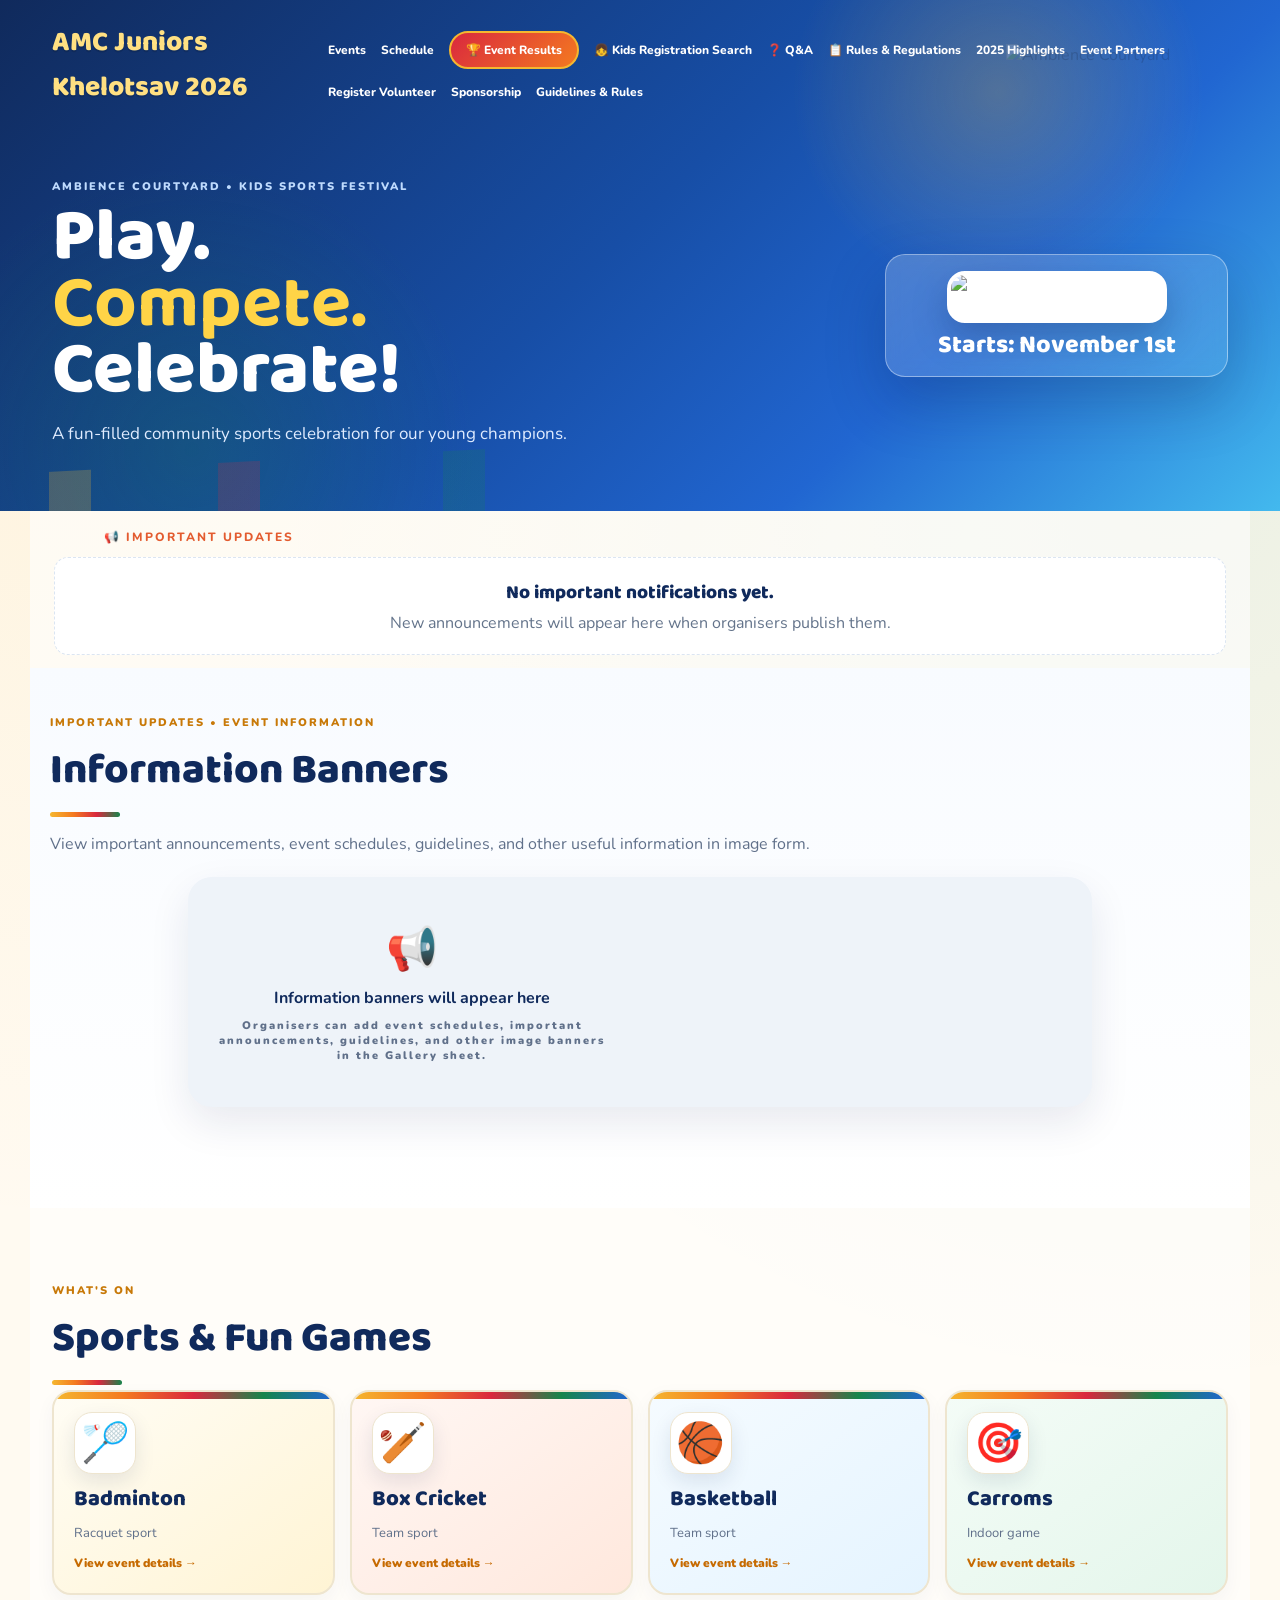
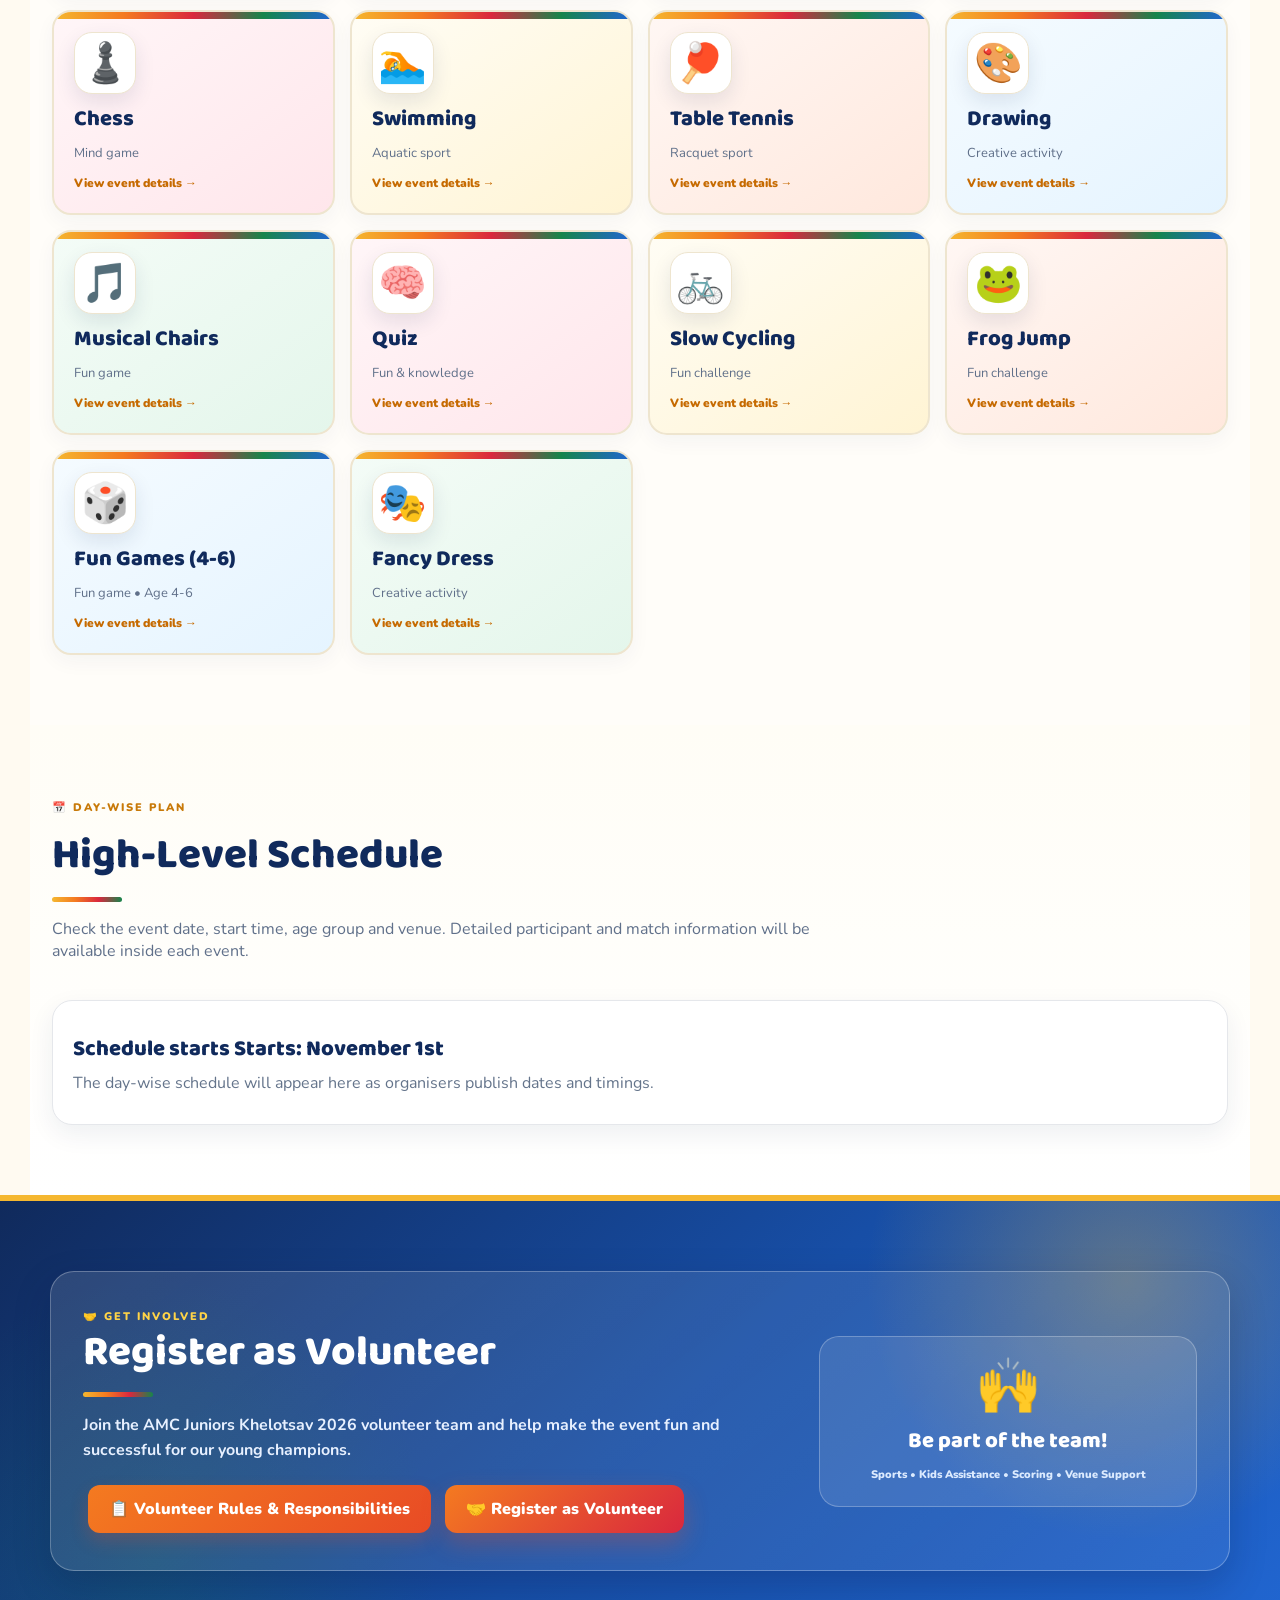
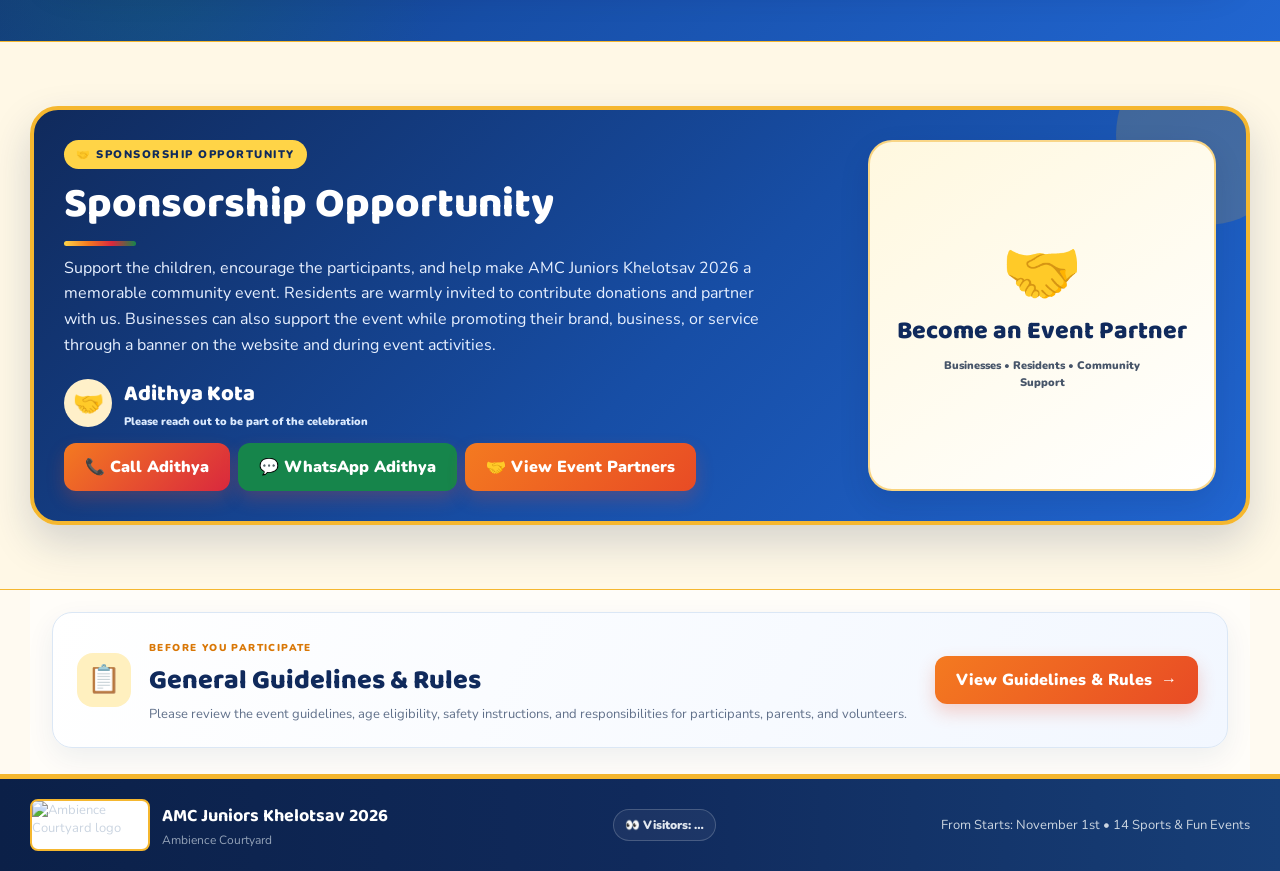
==== commit 6a8f0f56: "Remove animations" ====
--- a/index.html
+++ b/index.html
@@ -29,13 +29,15 @@
 <img class="site-floating-logo" src="assets/ambience-courtyard-logo-transparent.png" alt="Ambience Courtyard" aria-hidden="true">
 <header class="hero">
 <nav><div class="brand"><span>AMC Juniors Khelotsav 2026</span></div><div class="nav">
-<a href="#events">Events</a><a href="#schedule">Schedule</a><a href="results.html" class="navbtn live-results-nav">🏆 Live Results</a><a href="registration-search.html">👧 Kids Registration Search</a><a href="qa.html">❓ Q&amp;A</a><a href="rules.html">📋 Rules &amp; Regulations</a><a href="highlights-2025.html">2025 Highlights</a><a href="partners.html">Event Partners</a><a href="#volunteer-registration">Register Volunteer</a><a href="#sponsorship">Sponsorship</a><a href="rules.html">Guidelines &amp; Rules</a></div><button class="menu-toggle" type="button" aria-label="Open menu" aria-expanded="false" aria-controls="mobile-menu">☰</button></nav>
-<div id="mobile-menu" class="mobile-menu" hidden><a href="#events">🎯 Events</a><a href="#schedule">📅 Schedule</a><a href="qa.html">❓ Q&amp;A</a><a href="results.html">🏆 Live Results</a><a href="registration-search.html">👧 Kids Registration Search</a><a href="highlights-2025.html">📸 2025 Highlights</a><a href="partners.html">🤝 Event Partners</a><a href="#volunteer-registration">🤝 Register as Volunteer</a><a href="#sponsorship">🏏 Sponsorship</a><a href="rules.html">🛡️ Guidelines &amp; Rules</a></div>
+<a href="#events">Events</a><a href="#schedule">Schedule</a><a href="results.html" class="navbtn live-results-nav">🏆 Event Results</a><a href="registration-search.html">👧 Kids Registration Search</a><a href="qa.html">❓ Q&amp;A</a><a href="rules.html">📋 Rules &amp; Regulations</a><a href="highlights-2025.html">2025 Highlights</a><a href="partners.html">Event Partners</a><a href="#volunteer-registration">Register Volunteer</a><a href="#sponsorship">Sponsorship</a><a href="rules.html">Guidelines &amp; Rules</a></div><button class="menu-toggle" type="button" aria-label="Open menu" aria-expanded="false" aria-controls="mobile-menu">☰</button></nav>
+<div id="mobile-menu" class="mobile-menu" hidden><a href="#events">🎯 Events</a><a href="#schedule">📅 Schedule</a><a href="qa.html">❓ Q&amp;A</a><a href="results.html">🏆 Event Results</a><a href="registration-search.html">👧 Kids Registration Search</a><a href="highlights-2025.html">📸 2025 Highlights</a><a href="partners.html">🤝 Event Partners</a><a href="#volunteer-registration">🤝 Register as Volunteer</a><a href="#sponsorship">🏏 Sponsorship</a><a href="rules.html">🛡️ Guidelines &amp; Rules</a></div>
 <div class="hero-inner"><div><p class="eyebrow">AMBIENCE COURTYARD • KIDS SPORTS FESTIVAL</p><h1>Play.<br><b>Compete.</b><br>Celebrate!</h1><p class="lead">A fun-filled community sports celebration for our young champions.</p></div>
 <div class="hero-card">
 <div class="hero-logo-panel"><img class="hero-logo" src="assets/event-logo.jpg" alt="AMC Juniors Khelotsav event logo"></div>
 <div class="hero-info-panel">
 <h2 id="event-date-display">From November 1st onwards</h2>
+<a class="hero-registration-search-btn" href="registration-search.html">👧 Kids Registration Search</a>
+<a class="hero-live-results-btn" href="results.html">🏆 Event Results</a>
 </div>
 </div></div>
 </header>
--- a/style.css
+++ b/style.css
@@ -337,7 +337,7 @@
   .volunteer-list li{font-size:12px}
 }
 
-/* Homepage volunteer registration section + live results navigation */
+/* Homepage volunteer registration section + event results navigation */
 .live-results-nav{background:linear-gradient(135deg,#d9283e,#f47a20)!important;color:#fff!important}
 .volunteer-registration-section{padding:54px 5%;background:linear-gradient(135deg,#102a5c 0%,#174ea6 55%,#2166d1 100%);border-top:6px solid #f5b72f}
 .volunteer-registration-card{max-width:1180px;margin:0 auto;display:grid;grid-template-columns:1.5fr .8fr;gap:28px;align-items:center;background:rgba(255,255,255,.10);border:1px solid rgba(255,255,255,.24);border-radius:24px;padding:32px;box-shadow:0 12px 30px rgba(7,25,66,.18)}
@@ -1218,7 +1218,7 @@
   .homepage-rules-btn{padding:9px 11px;font-size:10.5px;}
 }
 
-/* Live Results page: show event cards three across on desktop and mobile. */
+/* Event Results page: show event cards three across on desktop and mobile. */
 #results-event-grid{
   grid-template-columns:repeat(3,minmax(0,1fr)) !important;
   gap:14px !important;
@@ -1822,49 +1822,6 @@
   pointer-events:none !important;
 }
 
-/* Falling sports emojis: festive, subtle, and non-interactive across the site. */
-#falling-sports-emojis{
-  position:fixed;
-  inset:0;
-  z-index:899;
-  pointer-events:none;
-  overflow:hidden;
-}
-.falling-sports-emoji{
-  position:absolute;
-  left:var(--x);
-  top:-40px;
-  font-size:var(--size);
-  line-height:1;
-  opacity:.92;
-  filter:saturate(1.45) drop-shadow(0 3px 4px rgba(10,35,90,.24));
-  text-shadow:0 0 10px rgba(255,255,255,.45);
-  animation:fallingSportsEmoji var(--duration) linear var(--delay) infinite;
-  will-change:transform;
-  user-select:none;
-}
-@keyframes fallingSportsEmoji{
-  0%{transform:translate3d(0,-60px,0) rotate(0deg);}
-  25%{transform:translate3d(var(--drift),25vh,0) rotate(90deg);}
-  50%{transform:translate3d(calc(var(--drift) * -1),50vh,0) rotate(180deg);}
-  75%{transform:translate3d(var(--drift),75vh,0) rotate(270deg);}
-  100%{transform:translate3d(0,110vh,0) rotate(360deg);}
-}
-@media(max-width:550px){
-  #falling-sports-emojis{z-index:899;display:block!important;}
-  .falling-sports-emoji{opacity:.82;font-size:calc(var(--size) + 1px);filter:saturate(1.5) drop-shadow(0 3px 4px rgba(10,35,90,.22));text-shadow:0 0 8px rgba(255,255,255,.38);}
-}
-@media(prefers-reduced-motion:reduce){
-  #falling-sports-emojis{display:block!important;}
-  .falling-sports-emoji-static{top:var(--static-y)!important;animation:none!important;transform:none!important;opacity:.78!important;}
-}
-
-/* Mobile visibility: keep the decorative sports emojis above page content and below menus. */
-@media(max-width:550px){
-  #falling-sports-emojis{z-index:899!important;display:block!important;}
-  .falling-sports-emoji{opacity:.98!important;font-size:calc(var(--size) + 2px)!important;}
-}
-
 /* Final Event Team layout: one SPOC with contact details + names-only list for everyone else. */
 #spoc-card.spoc-card{
   display:grid !important;
@@ -2389,12 +2346,47 @@
 .gallery-empty span{font-size:42px}.gallery-empty small{color:var(--muted);max-width:400px}
 @media(max-width:600px){
  .event-gallery-section{padding:28px 14px 34px}
- .event-gallery-carousel{padding:0 28px 24px;margin-top:16px}
- .gallery-slide{height:clamp(200px,58vw,320px)}
- .gallery-viewport{border-radius:17px}
- .gallery-slide figcaption{padding:20px 14px 13px}
+ .event-gallery-carousel{padding:0 12px 24px;margin-top:16px}
+ /* Restore the larger mobile information banner dimensions. */
+ .gallery-slide{height:clamp(560px,150vw,720px) !important}
+ .gallery-viewport{min-height:560px;border-radius:17px}
+ .gallery-slide img{width:100%;height:100%;object-fit:contain}
+ .gallery-slide figcaption{padding:38px 14px 8px !important;font-size:15px;line-height:1.25}
  .gallery-arrow{width:34px;height:34px;font-size:27px;top:calc(50% - 20px)}
 }
+/* Mobile information banners: use the full phone width and preserve the source image ratio. */
+@media (max-width: 600px) {
+  #event-gallery .event-gallery-carousel {
+    width: 100% !important;
+    max-width: none !important;
+    padding-left: 0 !important;
+    padding-right: 0 !important;
+    box-sizing: border-box;
+  }
+  #event-gallery .gallery-viewport {
+    width: 100%;
+    height: auto !important;
+    min-height: 0 !important;
+    overflow: hidden;
+  }
+  #event-gallery .gallery-slide {
+    width: 100%;
+    min-width: 100%;
+    height: auto !important;
+    aspect-ratio: auto !important;
+  }
+  #event-gallery .gallery-slide img {
+    display: block;
+    width: 100% !important;
+    height: auto !important;
+    max-height: none !important;
+    object-fit: contain !important;
+  }
+  #event-gallery .gallery-slide figcaption {
+    padding: 34px 14px 10px !important;
+  }
+}
+
 @media(prefers-reduced-motion:reduce){.gallery-track{transition:none}}
 
 
@@ -2407,3 +2399,59 @@
   #events { padding-top: 14px !important; }
   #events > .title { margin-top: 0 !important; }
 }
+
+
+/* Mobile-only quick access to Kids Registration Search below the start date. */
+.hero-registration-search-btn{display:none;}
+@media (max-width:550px){
+  .hero-info-panel{
+    flex-direction:column !important;
+    gap:7px !important;
+    padding:8px 6px !important;
+    text-align:center !important;
+  }
+  /* On mobile, replace the event start-date label with quick-access buttons. */
+  .hero-info-panel #event-date-display{display:none !important;}
+  .hero-registration-search-btn{
+    display:inline-flex !important;
+    align-items:center !important;
+    justify-content:center !important;
+    width:100% !important;
+    max-width:100% !important;
+    box-sizing:border-box !important;
+    padding:7px 5px !important;
+    border-radius:9px !important;
+    background:linear-gradient(135deg,#2563eb,#38bdf8) !important;
+    color:#fff !important;
+    border:1px solid rgba(255,255,255,.9) !important;
+    font-size:10px !important;
+    font-weight:800 !important;
+    line-height:1.15 !important;
+    text-decoration:none !important;
+    box-shadow:0 2px 7px rgba(0,0,0,.12) !important;
+  }
+}
+
+
+/* Mobile hero quick links: registration search and event results. */
+.hero-live-results-btn{display:none;}
+@media (max-width:550px){
+  .hero-live-results-btn{
+    display:inline-flex !important;
+    align-items:center !important;
+    justify-content:center !important;
+    width:100% !important;
+    max-width:100% !important;
+    box-sizing:border-box !important;
+    padding:7px 5px !important;
+    border-radius:9px !important;
+    background:linear-gradient(135deg,#2563eb,#38bdf8) !important;
+    color:#fff !important;
+    border:1px solid rgba(255,255,255,.9) !important;
+    font-size:10px !important;
+    font-weight:800 !important;
+    line-height:1.15 !important;
+    text-decoration:none !important;
+    box-shadow:0 2px 7px rgba(0,0,0,.12) !important;
+  }
+}
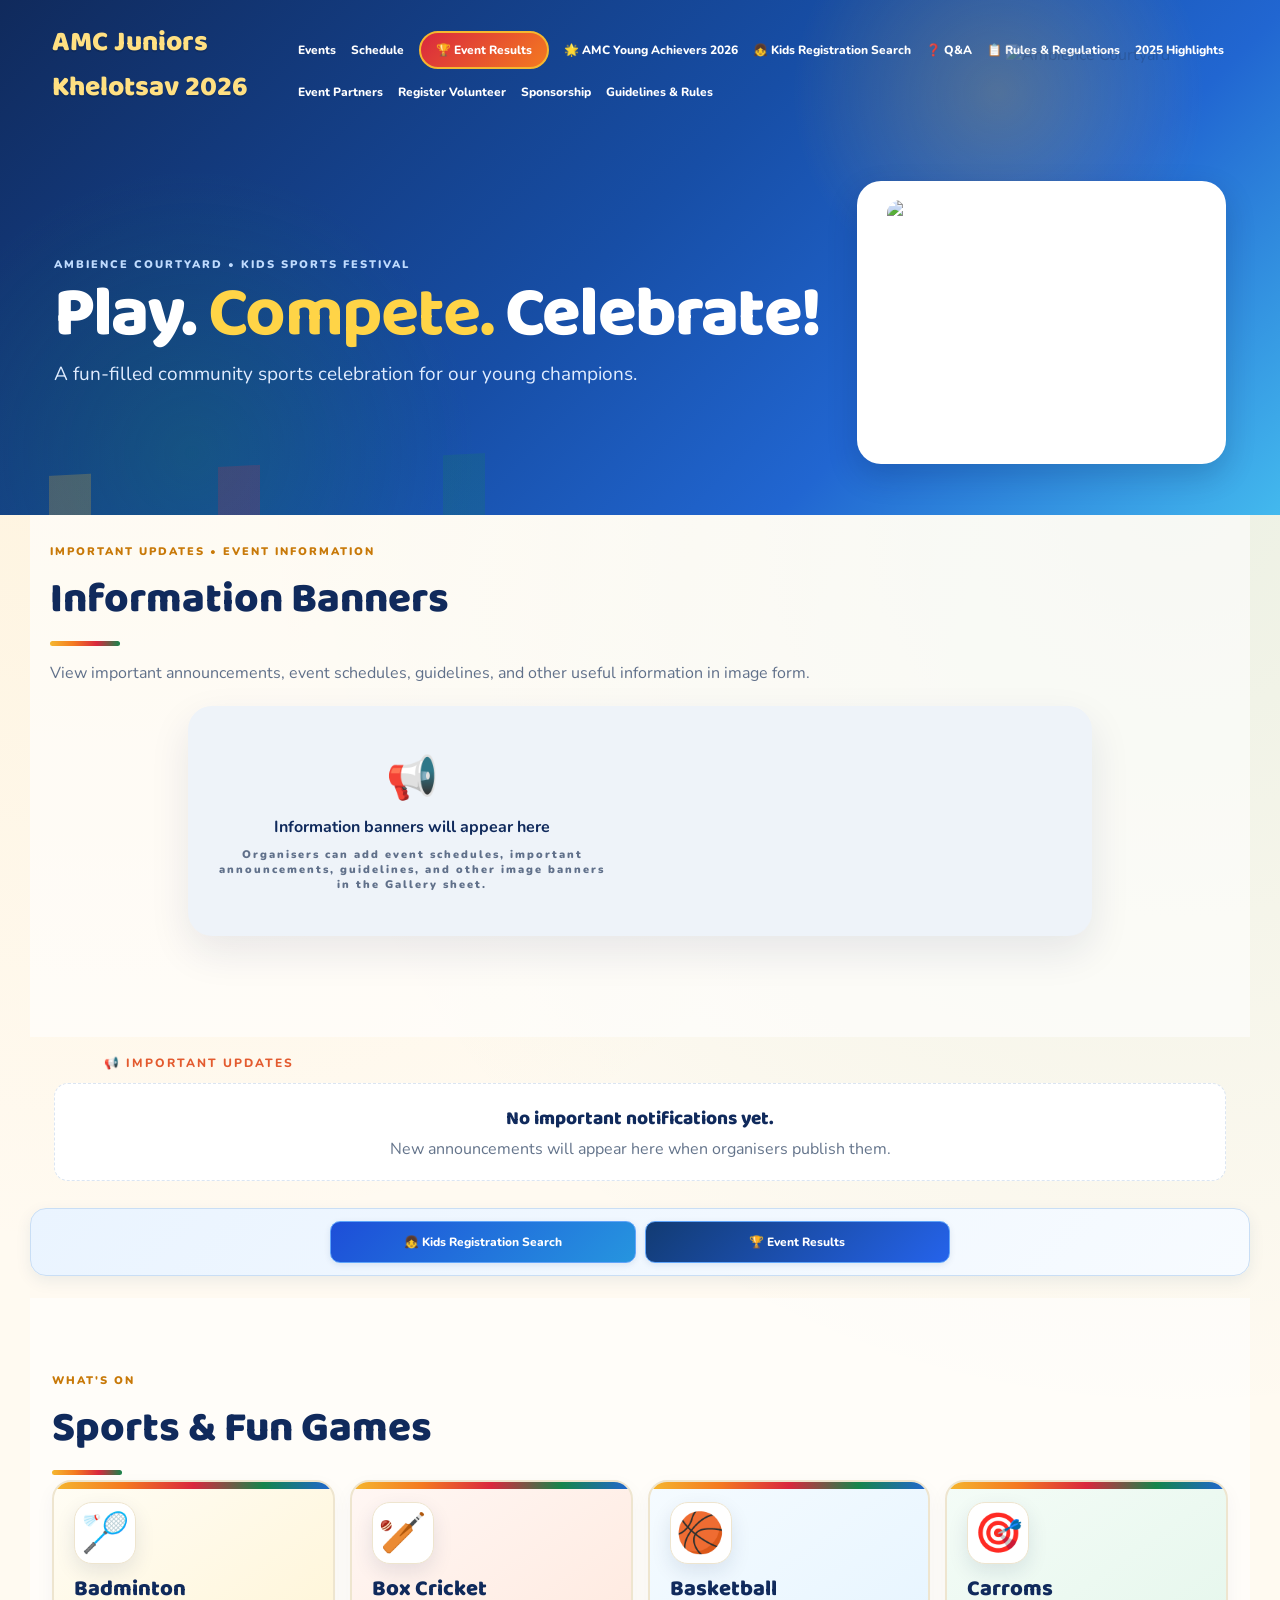
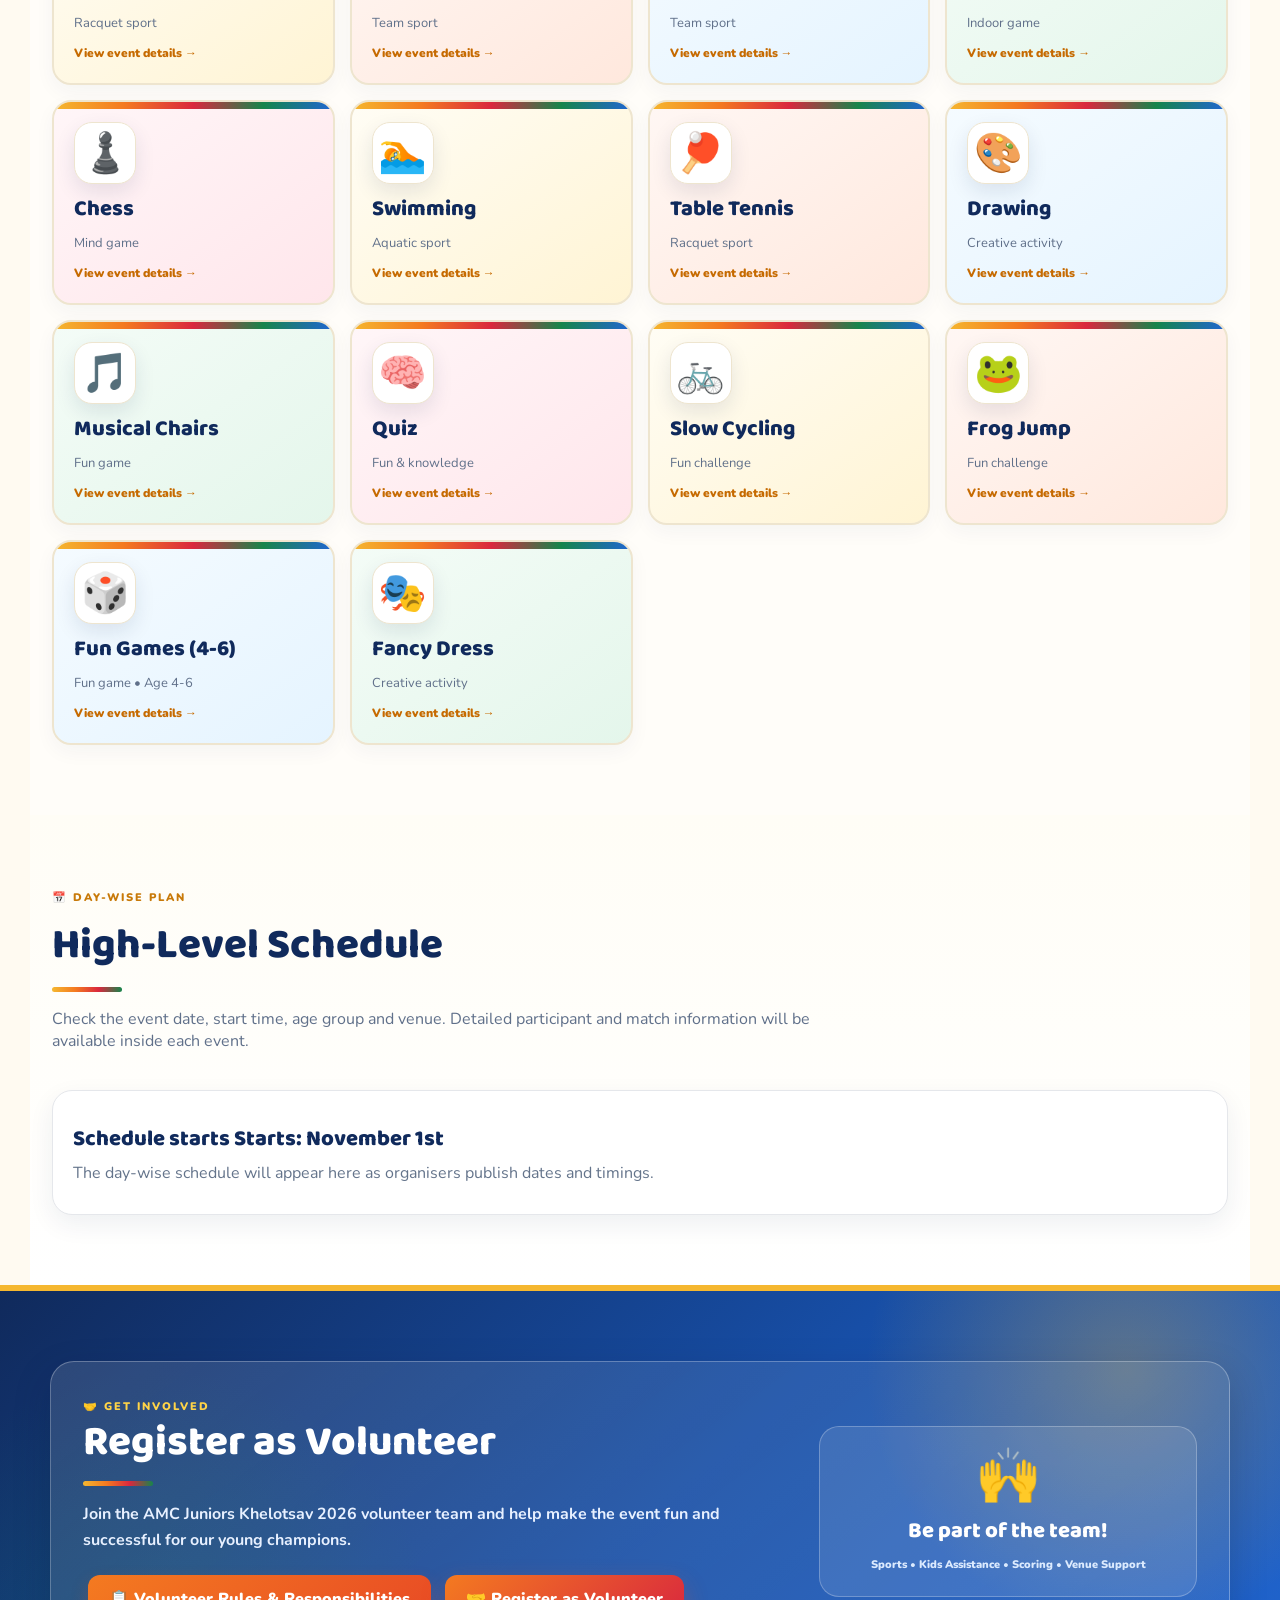
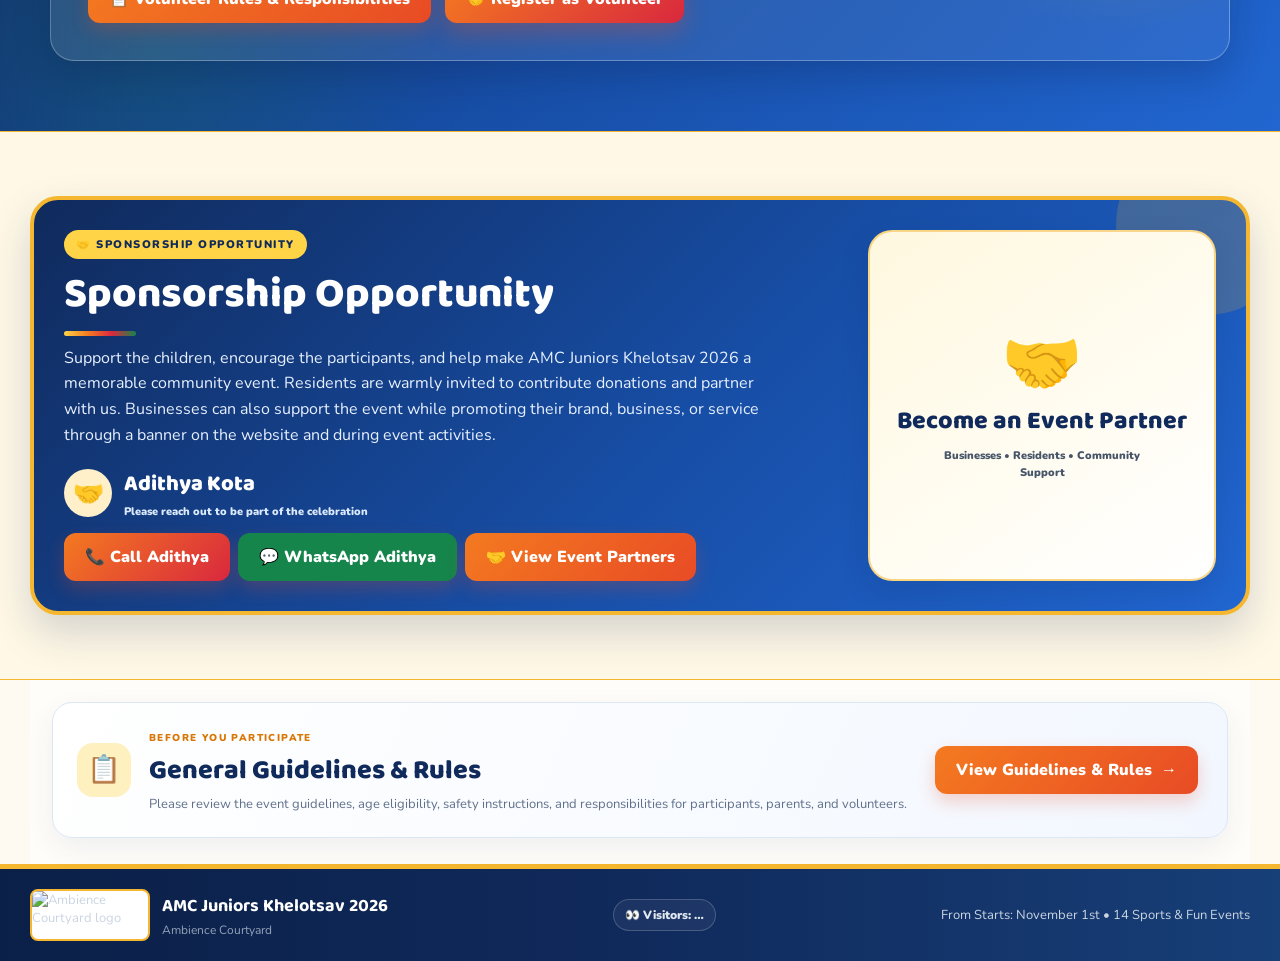
==== commit e3f190ed: "UI update" ====
--- a/index.html
+++ b/index.html
@@ -29,28 +29,20 @@
 <img class="site-floating-logo" src="assets/ambience-courtyard-logo-transparent.png" alt="Ambience Courtyard" aria-hidden="true">
 <header class="hero">
 <nav><div class="brand"><span>AMC Juniors Khelotsav 2026</span></div><div class="nav">
-<a href="#events">Events</a><a href="#schedule">Schedule</a><a href="results.html" class="navbtn live-results-nav">🏆 Event Results</a><a href="registration-search.html">👧 Kids Registration Search</a><a href="qa.html">❓ Q&amp;A</a><a href="rules.html">📋 Rules &amp; Regulations</a><a href="highlights-2025.html">2025 Highlights</a><a href="partners.html">Event Partners</a><a href="#volunteer-registration">Register Volunteer</a><a href="#sponsorship">Sponsorship</a><a href="rules.html">Guidelines &amp; Rules</a></div><button class="menu-toggle" type="button" aria-label="Open menu" aria-expanded="false" aria-controls="mobile-menu">☰</button></nav>
-<div id="mobile-menu" class="mobile-menu" hidden><a href="#events">🎯 Events</a><a href="#schedule">📅 Schedule</a><a href="qa.html">❓ Q&amp;A</a><a href="results.html">🏆 Event Results</a><a href="registration-search.html">👧 Kids Registration Search</a><a href="highlights-2025.html">📸 2025 Highlights</a><a href="partners.html">🤝 Event Partners</a><a href="#volunteer-registration">🤝 Register as Volunteer</a><a href="#sponsorship">🏏 Sponsorship</a><a href="rules.html">🛡️ Guidelines &amp; Rules</a></div>
-<div class="hero-inner"><div><p class="eyebrow">AMBIENCE COURTYARD • KIDS SPORTS FESTIVAL</p><h1>Play.<br><b>Compete.</b><br>Celebrate!</h1><p class="lead">A fun-filled community sports celebration for our young champions.</p></div>
-<div class="hero-card">
-<div class="hero-logo-panel"><img class="hero-logo" src="assets/event-logo.jpg" alt="AMC Juniors Khelotsav event logo"></div>
-<div class="hero-info-panel">
-<h2 id="event-date-display">From November 1st onwards</h2>
-<a class="hero-registration-search-btn" href="registration-search.html">👧 Kids Registration Search</a>
-<a class="hero-live-results-btn" href="results.html">🏆 Event Results</a>
+<a href="#events">Events</a><a href="#schedule">Schedule</a><a href="results.html" class="navbtn live-results-nav">🏆 Event Results</a><a href="young-achievers.html">🌟 AMC Young Achievers 2026</a><a href="registration-search.html">👧 Kids Registration Search</a><a href="qa.html">❓ Q&amp;A</a><a href="rules.html">📋 Rules &amp; Regulations</a><a href="highlights-2025.html">2025 Highlights</a><a href="partners.html">Event Partners</a><a href="#volunteer-registration">Register Volunteer</a><a href="#sponsorship">Sponsorship</a><a href="rules.html">Guidelines &amp; Rules</a></div><button class="menu-toggle" type="button" aria-label="Open menu" aria-expanded="false" aria-controls="mobile-menu">☰</button></nav>
+<div id="mobile-menu" class="mobile-menu" hidden><a href="#events">🎯 Events</a><a href="#schedule">📅 Schedule</a><a href="qa.html">❓ Q&amp;A</a><a href="results.html">🏆 Event Results</a><a href="young-achievers.html">🌟 AMC Young Achievers 2026</a><a href="registration-search.html">👧 Kids Registration Search</a><a href="highlights-2025.html">📸 2025 Highlights</a><a href="partners.html">🤝 Event Partners</a><a href="#volunteer-registration">🤝 Register as Volunteer</a><a href="#sponsorship">🏏 Sponsorship</a><a href="rules.html">🛡️ Guidelines &amp; Rules</a></div>
+<div class="hero-inner hero-inner-reordered">
+  <div class="hero-copy">
+    <p class="eyebrow">AMBIENCE COURTYARD • KIDS SPORTS FESTIVAL</p>
+    <h1>Play. <b>Compete.</b> Celebrate!</h1>
+    <p class="lead">A fun-filled community sports celebration for our young champions.</p>
+  </div>
+  <div class="hero-event-logo" aria-label="AMC Juniors Khelotsav 2026 event logo">
+    <img src="assets/event-logo.jpg" alt="AMC Juniors Khelotsav 2026 event logo">
+  </div>
 </div>
-</div></div>
 </header>
 
-<section id="notifications" class="notifications-section">
-<div class="notifications-label">📢 IMPORTANT UPDATES</div>
-<div class="notifications-carousel" aria-label="Important notifications">
-  <button class="notification-nav notification-prev" type="button" aria-label="Previous notification">‹</button>
-  <div id="notifications-track" class="notifications-track"><div class="notification-loading">Loading important notifications…</div></div>
-  <button class="notification-nav notification-next" type="button" aria-label="Next notification">›</button>
-</div>
-<div id="notifications-dots" class="notifications-dots" aria-label="Notification slides"></div>
-</section>
 <section id="event-gallery" class="event-gallery-section" aria-label="Information and event banners">
   <div class="title"><small>IMPORTANT UPDATES • EVENT INFORMATION</small><h2>Information Banners</h2><p>View important announcements, event schedules, guidelines, and other useful information in image form.</p></div>
   <div class="event-gallery-carousel">
@@ -61,6 +53,23 @@
     <div id="gallery-count" class="gallery-count" aria-live="polite"></div>
   </div>
 </section>
+<section id="notifications" class="notifications-section">
+<div class="notifications-label">📢 IMPORTANT UPDATES</div>
+<div class="notifications-carousel" aria-label="Important notifications">
+  <button class="notification-nav notification-prev" type="button" aria-label="Previous notification">‹</button>
+  <div id="notifications-track" class="notifications-track"><div class="notification-loading">Loading important notifications…</div></div>
+  <button class="notification-nav notification-next" type="button" aria-label="Next notification">›</button>
+</div>
+<div id="notifications-dots" class="notifications-dots" aria-label="Notification slides"></div>
+</section>
+<section class="home-registration-cta" aria-label="Quick links">
+  <div class="home-registration-actions">
+    <a class="home-registration-btn" href="registration-search.html">👧 Kids Registration Search</a>
+    <a class="home-results-btn" href="results.html">🏆 Event Results</a>
+  </div>
+</section>
+
+
 <main>
 
 
--- a/style.css
+++ b/style.css
@@ -2455,3 +2455,155 @@
     box-shadow:0 2px 7px rgba(0,0,0,.12) !important;
   }
 }
+
+
+/* Homepage reordered layout: information banners, event identity, updates, registration. */
+.hero-inner-reordered{display:block !important;max-width:1220px !important;padding:36px 24px 42px !important;text-align:center !important}
+.hero-copy{max-width:1160px;margin:0 auto}
+.hero-copy .eyebrow{margin:0 0 8px}
+.hero-copy h1{white-space:nowrap;font-size:clamp(42px,6vw,78px) !important;line-height:1.02 !important;margin:4px 0 8px !important;letter-spacing:-1.5px}
+.hero-copy .lead{max-width:none;margin:0 auto;font-size:18px}
+#event-gallery{order:1}
+.event-logo-showcase{padding:20px 22px 24px;background:linear-gradient(180deg,#eff6ff,#fff);text-align:center}
+.event-logo-showcase-inner{max-width:1220px;margin:auto;padding:14px 20px;background:#fff;border:1px solid #dbeafe;border-radius:22px;box-shadow:0 10px 28px rgba(15,45,90,.09)}
+.event-logo-showcase img{display:block;width:min(100%,340px);max-height:220px;object-fit:contain;margin:auto}
+.home-registration-cta{max-width:1220px;margin:20px auto 28px;padding:20px 24px;display:flex;align-items:center;justify-content:space-between;gap:20px;background:linear-gradient(120deg,#123b73,#2563eb);color:#fff;border-radius:20px;box-shadow:0 12px 28px rgba(18,59,115,.16)}
+.home-registration-copy small{color:#bfdbfe;font-weight:900;letter-spacing:1.8px}
+.home-registration-copy h2{font:800 26px 'Baloo 2';margin:4px 0 0;color:#fff}
+.home-registration-actions{display:grid;grid-template-columns:repeat(2,minmax(0,1fr));gap:10px;width:100%}
+.home-registration-btn,.home-results-btn{display:inline-flex;align-items:center;justify-content:center;padding:13px 18px;border-radius:12px;background:linear-gradient(135deg,#fbbf24,#f97316);color:#172554;font-weight:900;text-decoration:none;white-space:nowrap;border:1px solid #ffffff88}
+.home-results-btn{background:#fff;color:#17427e}
+@media(max-width:700px){
+ .hero-inner-reordered{padding:24px 12px 26px !important}
+ .hero-copy h1{font-size:clamp(25px,6.2vw,36px) !important;letter-spacing:-.8px;white-space:nowrap !important}
+ .hero-copy .lead{font-size:14px;line-height:1.35}
+ .event-logo-showcase{padding:12px 14px 16px}
+ .event-logo-showcase-inner{padding:8px;border-radius:16px}
+ .event-logo-showcase img{width:min(100%,230px);max-height:150px}
+ .home-registration-cta{margin:14px 12px 22px;padding:12px;display:block;border-radius:16px}
+ .home-registration-actions{display:grid;grid-template-columns:repeat(2,minmax(0,1fr));gap:8px;width:100%}
+ .home-registration-btn,.home-results-btn{width:100%;min-width:0;box-sizing:border-box;padding:12px 8px;font-size:14px;white-space:normal;text-align:center}
+}
+@media(max-width:360px){.hero-copy h1{font-size:24px !important;letter-spacing:-1px}}
+
+/* Homepage hero: event identity and headline share the top row */
+.hero-inner-reordered{
+  display:grid !important;
+  grid-template-columns:minmax(0,1.35fr) minmax(220px,.65fr) !important;
+  gap:clamp(16px,3vw,38px) !important;
+  align-items:center !important;
+  max-width:1220px !important;
+  padding:clamp(26px,4vw,54px) 24px !important;
+  text-align:left !important;
+}
+.hero-copy{max-width:none !important;min-width:0}
+.hero-copy .eyebrow{margin:0 0 8px !important}
+.hero-copy h1{
+  white-space:nowrap !important;
+  font-size:clamp(34px,5.5vw,76px) !important;
+  line-height:.98 !important;
+  letter-spacing:-1.8px !important;
+  margin:5px 0 12px !important;
+}
+.hero-copy .lead{max-width:620px !important;margin:0 !important;font-size:clamp(14px,1.5vw,19px) !important}
+.hero-event-logo{
+  min-width:0;display:flex;align-items:center;justify-content:center;
+  padding:clamp(10px,1.5vw,18px);background:#fff;border:1px solid #ffffff80;
+  border-radius:24px;box-shadow:0 12px 30px rgba(4,25,70,.2);
+}
+.hero-event-logo img{display:block;width:100%;max-width:310px;height:clamp(150px,20vw,245px);object-fit:contain;border-radius:14px}
+.event-gallery-section{padding-top:24px !important}
+.event-gallery-section .title{margin-bottom:16px}
+@media(max-width:700px){
+  .hero-inner-reordered{
+    grid-template-columns:minmax(0,1.25fr) minmax(112px,.75fr) !important;
+    gap:10px !important;padding:22px 12px 24px !important;text-align:left !important;
+  }
+  .hero-copy .eyebrow{font-size:8px !important;letter-spacing:1px !important;line-height:1.25}
+  .hero-copy h1{font-size:clamp(20px,5.4vw,31px) !important;letter-spacing:-.9px !important;line-height:1 !important;white-space:nowrap !important;margin:7px 0 9px !important}
+  .hero-copy .lead{font-size:11px !important;line-height:1.35 !important}
+  .hero-event-logo{padding:7px;border-radius:15px}
+  .hero-event-logo img{height:clamp(112px,31vw,165px);max-width:100%}
+  .event-gallery-section{padding:20px 12px 18px !important}
+  .event-gallery-section .title h2{font-size:clamp(25px,7vw,34px)}
+  .event-gallery-section .title p{font-size:13px;line-height:1.4}
+}
+@media(max-width:360px){
+  .hero-inner-reordered{grid-template-columns:minmax(0,1.2fr) minmax(100px,.8fr) !important;gap:7px !important;padding-left:9px !important;padding-right:9px !important}
+  .hero-copy h1{font-size:20px !important;letter-spacing:-1.1px !important}
+  .hero-copy .eyebrow{font-size:7px !important}
+  .hero-copy .lead{font-size:10px !important}
+  .hero-event-logo img{height:105px}
+}
+
+/* Compact homepage quick-action buttons with the event's blue theme */
+.home-registration-cta{
+  max-width:1220px !important;
+  margin:14px auto 22px !important;
+  padding:12px 16px !important;
+  background:linear-gradient(135deg,#eaf4ff 0%,#f7fbff 100%) !important;
+  border:1px solid #c9def5 !important;
+  border-radius:16px !important;
+  box-shadow:0 5px 16px rgba(18,59,115,.08) !important;
+}
+.home-registration-actions{gap:9px !important;max-width:620px;margin:0 auto}
+.home-registration-btn,.home-results-btn{
+  min-height:42px !important;
+  padding:9px 12px !important;
+  border-radius:10px !important;
+  font-size:12px !important;
+  line-height:1.2 !important;
+  font-weight:800 !important;
+  white-space:nowrap !important;
+  box-shadow:0 2px 6px rgba(18,59,115,.10) !important;
+}
+.home-registration-btn{
+  background:linear-gradient(135deg,#1d4ed8,#2695df) !important;
+  color:#fff !important;
+  border:1px solid #60a5fa !important;
+}
+.home-results-btn{
+  background:linear-gradient(135deg,#123b73,#2563eb) !important;
+  color:#fff !important;
+  border:1px solid #60a5fa !important;
+}
+@media(max-width:700px){
+  .home-registration-cta{margin:10px 12px 18px !important;padding:10px !important;border-radius:14px !important}
+  .home-registration-actions{grid-template-columns:repeat(2,minmax(0,1fr)) !important;gap:7px !important}
+  .home-registration-btn,.home-results-btn{min-height:38px !important;padding:7px 5px !important;font-size:11px !important;letter-spacing:0 !important}
+}
+
+/* Mobile homepage compact spacing: shorter hero and tighter information-banner heading */
+@media (max-width:700px){
+  .hero-inner-reordered{
+    padding:12px 10px 14px !important;
+    gap:8px !important;
+    grid-template-columns:minmax(0,1.25fr) minmax(104px,.75fr) !important;
+  }
+  .hero-copy .eyebrow{margin:0 0 5px !important;font-size:7.5px !important;line-height:1.15 !important}
+  .hero-copy h1{font-size:clamp(18px,4.9vw,26px) !important;line-height:.98 !important;margin:3px 0 6px !important;letter-spacing:-.8px !important}
+  .hero-copy .lead{font-size:10px !important;line-height:1.22 !important;margin:0 !important}
+  .hero-event-logo{padding:5px !important;border-radius:13px !important}
+  .hero-event-logo img{height:clamp(94px,25vw,126px) !important;max-height:126px !important}
+  .event-gallery-section{padding:12px 10px 10px !important}
+  .event-gallery-section .title{margin-bottom:8px !important}
+  .event-gallery-section .title small{font-size:9px !important;letter-spacing:1.5px !important}
+  .event-gallery-section .title h2{font-size:clamp(22px,6vw,28px) !important;line-height:1.05 !important;margin:5px 0 0 !important}
+  .event-gallery-section .title p{display:none !important}
+  .event-gallery-carousel{margin-top:0 !important}
+}
+@media(max-width:380px){
+  .hero-inner-reordered{padding:10px 8px 12px !important;grid-template-columns:minmax(0,1.2fr) minmax(98px,.8fr) !important;gap:6px !important}
+  .hero-copy h1{font-size:19px !important;letter-spacing:-.95px !important}
+  .hero-event-logo img{height:94px !important}
+}
+
+/* Final mobile refinement: reduce the space above the homepage brand and hero */
+@media (max-width:700px){
+  .hero nav{padding:7px 12px 2px !important;min-height:0 !important}
+  .hero-inner-reordered{padding-top:5px !important}
+}
+@media (max-width:380px){
+  .hero nav{padding-top:5px !important;padding-bottom:1px !important}
+  .hero-inner-reordered{padding-top:3px !important}
+}
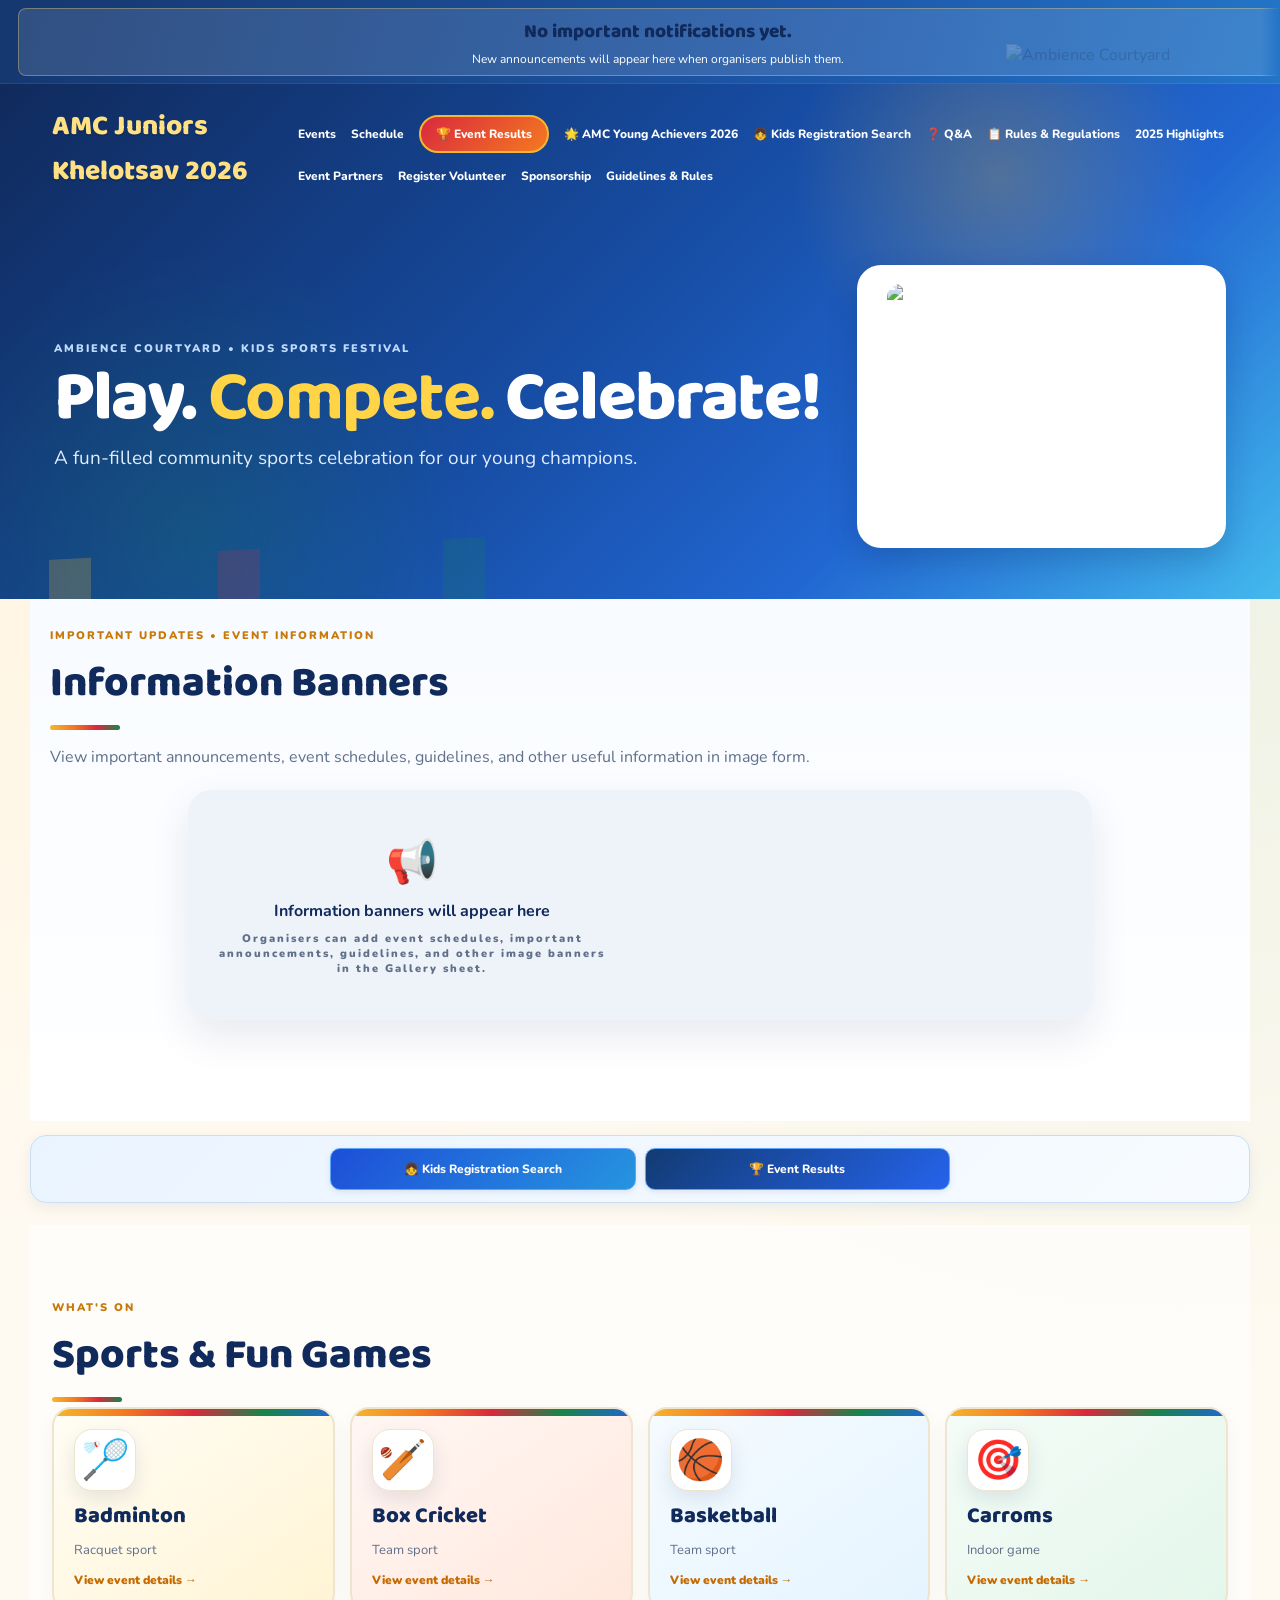
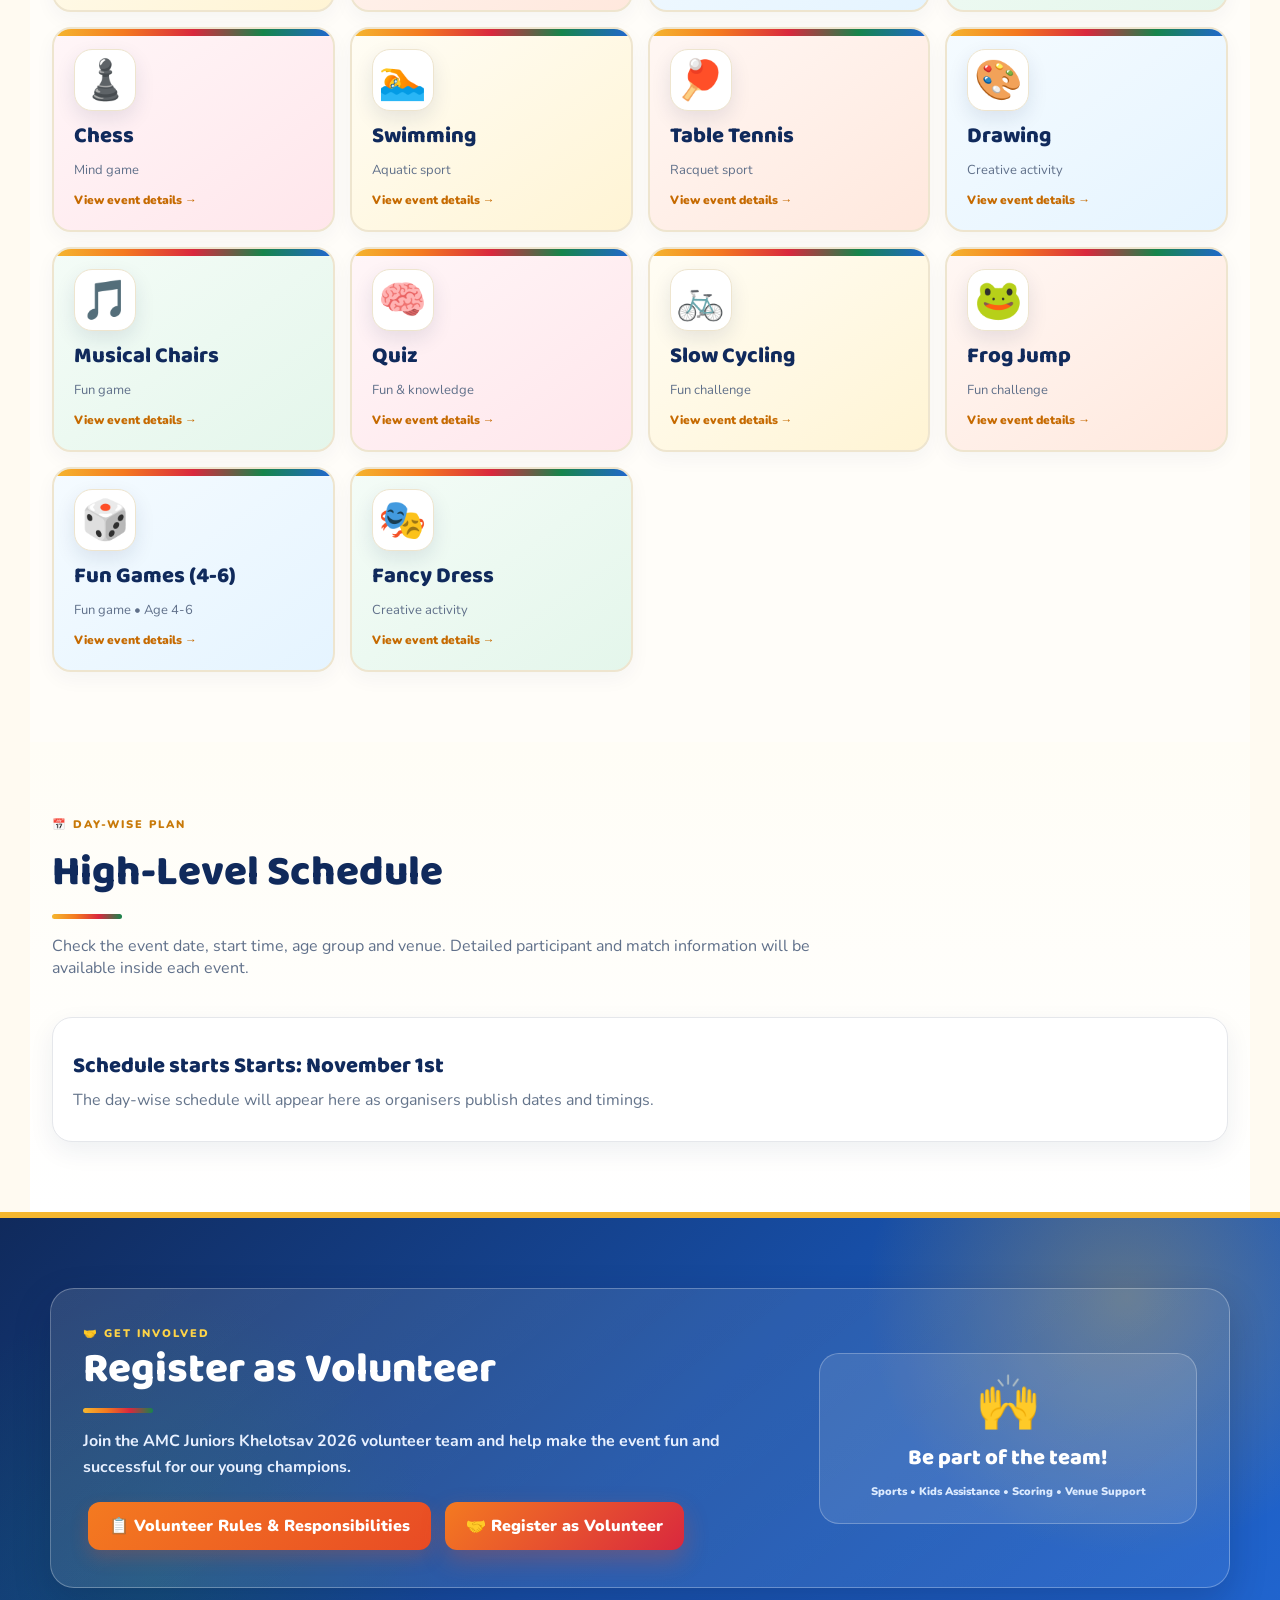
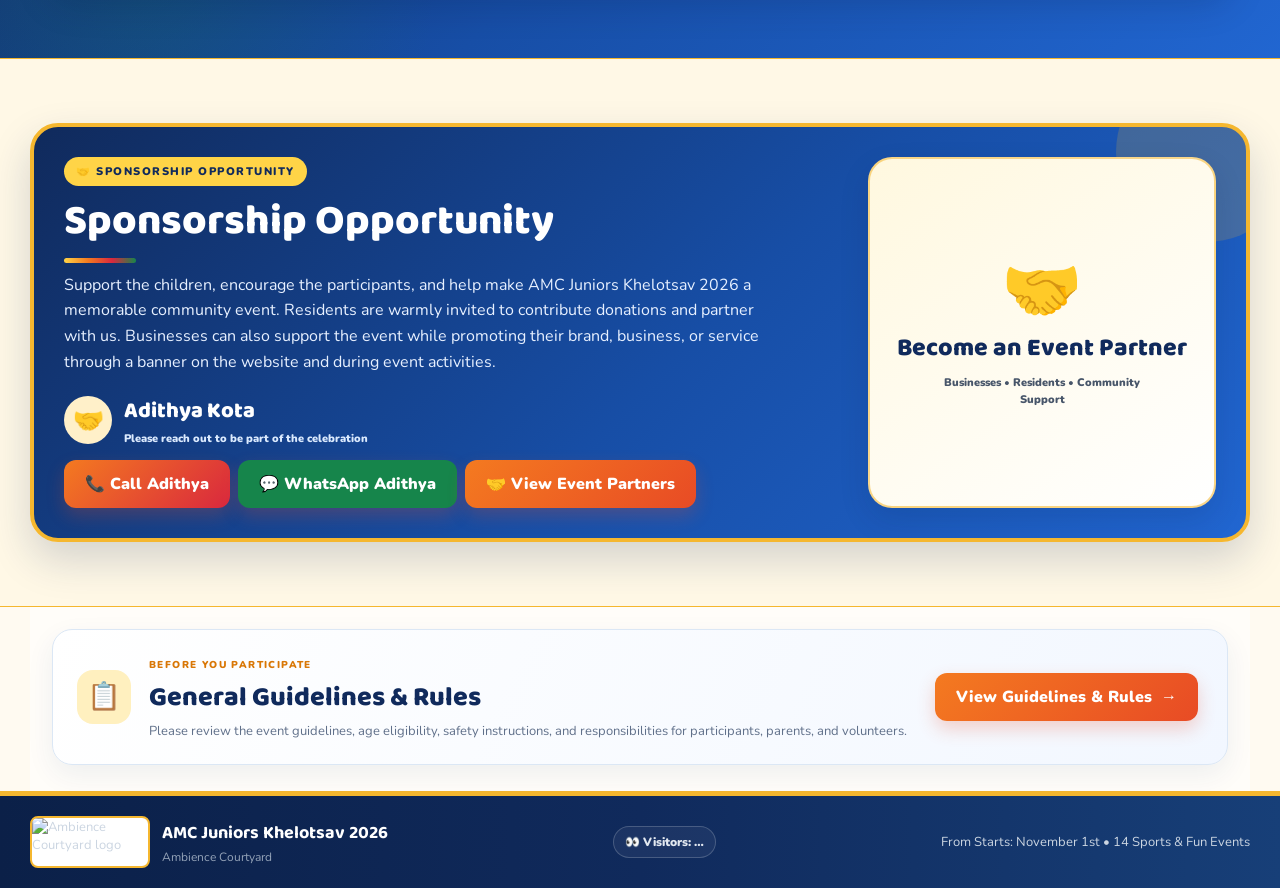
==== commit bd5c19a7: "announcement ticker updates" ====
--- a/index.html
+++ b/index.html
@@ -23,9 +23,14 @@
 <link rel="preconnect" href="https://script.google.com" crossorigin>
 <link rel="dns-prefetch" href="https://script.google.com"><meta charset="utf-8"><meta name="viewport" content="width=device-width,initial-scale=1">
 <meta name="theme-color" content="#123b73">
-<title>AMC Juniors Khelotsav 2026</title><link rel="stylesheet" href="style.css">
+<title>AMC Juniors Khelotsav 2026</title><link rel="stylesheet" href="style.css?v=ticker-fullwidth-bright-20261106">
 </head>
 <body>
+<section id="notifications" class="notifications-section" aria-label="Important updates">
+  <div class="notifications-marquee" aria-label="Scrolling announcements">
+    <div id="notifications-track" class="notifications-track"><div class="notification-loading">Loading important notifications…</div></div>
+  </div>
+</section>
 <img class="site-floating-logo" src="assets/ambience-courtyard-logo-transparent.png" alt="Ambience Courtyard" aria-hidden="true">
 <header class="hero">
 <nav><div class="brand"><span>AMC Juniors Khelotsav 2026</span></div><div class="nav">
@@ -52,15 +57,6 @@
     <div id="gallery-dots" class="gallery-dots" aria-label="Gallery slides"></div>
     <div id="gallery-count" class="gallery-count" aria-live="polite"></div>
   </div>
-</section>
-<section id="notifications" class="notifications-section">
-<div class="notifications-label">📢 IMPORTANT UPDATES</div>
-<div class="notifications-carousel" aria-label="Important notifications">
-  <button class="notification-nav notification-prev" type="button" aria-label="Previous notification">‹</button>
-  <div id="notifications-track" class="notifications-track"><div class="notification-loading">Loading important notifications…</div></div>
-  <button class="notification-nav notification-next" type="button" aria-label="Next notification">›</button>
-</div>
-<div id="notifications-dots" class="notifications-dots" aria-label="Notification slides"></div>
 </section>
 <section class="home-registration-cta" aria-label="Quick links">
   <div class="home-registration-actions">
@@ -122,6 +118,6 @@
 
 </main>
 <footer><div class="footer-brand"><img src="assets/apartment-logo.jpg" alt="Ambience Courtyard logo"><div><b>AMC Juniors Khelotsav 2026</b><span>Ambience Courtyard</span></div></div><span id="visitor-count" class="visitor-count" aria-label="Site visitor count">👀 Visitors: …</span><span>From <span id="footer-event-date">November 1st onwards</span> • 14 Sports & Fun Events</span></footer>
-<script src="config.js"></script><script src="app.js"></script>
+<script src="config.js?v=notifications-fix-20261106"></script><script src="app.js?v=notifications-fix-20261106"></script>
 <script src="visitor-counter.js"></script>
 </body></html>
--- a/style.css
+++ b/style.css
@@ -2607,3 +2607,228 @@
   .hero nav{padding-top:5px !important;padding-bottom:1px !important}
   .hero-inner-reordered{padding-top:3px !important}
 }
+
+
+/* Actual-phone responsive correction: prevent hero content from expanding viewport */
+@media screen and (max-width: 700px) {
+  html, body {
+    width: 100%;
+    max-width: 100%;
+    overflow-x: hidden !important;
+  }
+  *, *::before, *::after { box-sizing: border-box; }
+
+  .hero {
+    width: 100%;
+    max-width: 100%;
+    overflow: hidden;
+  }
+  .hero nav {
+    width: 100%;
+    max-width: 100%;
+    padding-left: 12px !important;
+    padding-right: 12px !important;
+  }
+  .hero-inner-reordered {
+    display: grid !important;
+    width: 100% !important;
+    max-width: 100% !important;
+    min-width: 0 !important;
+    grid-template-columns: minmax(0, 1fr) minmax(88px, 29%) !important;
+    align-items: center !important;
+    gap: 8px !important;
+    padding: 10px 12px 13px !important;
+    margin: 0 !important;
+    overflow: hidden !important;
+  }
+  .hero-copy {
+    min-width: 0 !important;
+    width: 100% !important;
+    max-width: 100% !important;
+    overflow: hidden !important;
+  }
+  .hero-copy .eyebrow {
+    max-width: 100% !important;
+    font-size: clamp(6px, 1.8vw, 8px) !important;
+    line-height: 1.2 !important;
+    letter-spacing: .65px !important;
+    overflow-wrap: anywhere;
+  }
+  .hero-copy h1 {
+    display: block !important;
+    width: 100% !important;
+    max-width: 100% !important;
+    font-size: clamp(13px, 4.1vw, 20px) !important;
+    line-height: 1.05 !important;
+    letter-spacing: -1px !important;
+    white-space: nowrap !important;
+    margin: 4px 0 6px !important;
+    overflow: hidden !important;
+    text-overflow: clip !important;
+  }
+  .hero-copy .lead {
+    max-width: 100% !important;
+    font-size: clamp(8px, 2.5vw, 11px) !important;
+    line-height: 1.25 !important;
+    margin: 0 !important;
+    overflow-wrap: anywhere !important;
+  }
+  .hero-event-logo {
+    display: flex !important;
+    width: 100% !important;
+    min-width: 0 !important;
+    max-width: 100% !important;
+    height: auto !important;
+    padding: 4px !important;
+    border-radius: 12px !important;
+    overflow: hidden !important;
+  }
+  .hero-event-logo img {
+    display: block !important;
+    width: 100% !important;
+    max-width: 100% !important;
+    height: auto !important;
+    max-height: 112px !important;
+    aspect-ratio: 1 / 1 !important;
+    object-fit: contain !important;
+    border-radius: 8px !important;
+  }
+  .site-floating-logo {
+    max-width: 34vw !important;
+    height: auto !important;
+    opacity: .22 !important;
+  }
+}
+@media screen and (max-width: 380px) {
+  .hero-inner-reordered {
+    grid-template-columns: minmax(0, 1fr) minmax(78px, 27%) !important;
+    gap: 6px !important;
+    padding: 8px 9px 11px !important;
+  }
+  .hero-copy h1 { font-size: clamp(12px, 3.9vw, 16px) !important; }
+  .hero-event-logo img { max-height: 94px !important; }
+}
+
+
+/* Top-of-homepage continuous Important Updates ticker */
+#notifications.notifications-section{
+  position:relative; z-index:5; width:100%; box-sizing:border-box;
+  padding:7px 0 8px; margin:0; background:#fffaf0;
+  border-bottom:1px solid rgba(18,59,115,.12); overflow:hidden;
+}
+#notifications .notifications-label{
+  max-width:1200px; margin:0 auto 4px; padding:0 18px;
+  color:#d94f2b; font-size:10px; line-height:1.2; letter-spacing:1.6px;
+}
+#notifications .notifications-marquee{
+  width:100%; overflow:hidden; position:relative;
+  -webkit-mask-image:linear-gradient(to right,transparent 0,#000 2%,#000 98%,transparent 100%);
+  mask-image:linear-gradient(to right,transparent 0,#000 2%,#000 98%,transparent 100%);
+}
+#notifications .notifications-track{
+  display:flex; width:max-content; min-width:100%; overflow:visible; padding:2px 0;
+  scroll-snap-type:none; animation:amc-notification-scroll 42s linear infinite;
+  will-change:transform;
+}
+#notifications .notification-ticker-group{display:flex; align-items:center; flex:0 0 auto; gap:14px; padding-right:14px;}
+#notifications .notification-ticker-item{
+  display:inline-flex; align-items:center; gap:9px; white-space:nowrap;
+  min-height:34px; padding:6px 14px; border:1px solid #e8dcb9; border-radius:9px;
+  background:#fffdf6; color:#15396f; text-decoration:none; font-size:12px; line-height:1.2;
+  box-shadow:0 2px 7px rgba(16,42,92,.05);
+}
+#notifications .notification-ticker-item strong{font-weight:850; color:#102f65;}
+#notifications .ticker-date{font-size:10px; color:#a65b19; font-weight:750;}
+#notifications .ticker-message{color:#53647d;}
+#notifications .ticker-arrow{color:#1d66b5; font-weight:900;}
+#notifications .ticker-separator{color:#e7a52b; font-size:11px;}
+#notifications .notification-empty{margin:0 18px; padding:8px 12px; border-radius:8px; font-size:12px;}
+@keyframes amc-notification-scroll{from{transform:translateX(0)}to{transform:translateX(-50%)}}
+@media(hover:hover){#notifications .notifications-marquee:hover .notifications-track{animation-play-state:paused;}}
+#notifications:focus-within .notifications-track{animation-play-state:paused;}
+@media(max-width:700px){
+  #notifications.notifications-section{padding:5px 0 6px;}
+  #notifications .notifications-label{padding:0 12px; margin-bottom:3px; font-size:9px; letter-spacing:1.2px;}
+  #notifications .notification-ticker-group{gap:9px; padding-right:9px;}
+  #notifications .notification-ticker-item{min-height:30px; padding:5px 10px; gap:6px; font-size:10px; border-radius:8px;}
+  #notifications .ticker-date{font-size:8px;}
+  #notifications .ticker-message{font-size:9px;}
+}
+@media(prefers-reduced-motion:reduce){#notifications .notifications-track{animation:none; transform:none;} #notifications .notification-ticker-group[aria-hidden="true"]{display:none;}}
+
+/* AMC KhelUtsav themed announcement ticker — aligned with the hero header */
+#notifications.notifications-section{
+  background:linear-gradient(112deg,#102f68 0%,#174b98 56%,#2478cf 100%) !important;
+  border:0 !important;
+  border-bottom:1px solid rgba(255,211,91,.38) !important;
+  padding:8px 0 9px !important;
+  box-shadow:inset 0 -1px 0 rgba(255,255,255,.08);
+}
+#notifications .notifications-label{
+  color:#ffda72 !important;
+  font-size:10px !important;
+  font-weight:850 !important;
+  letter-spacing:1.8px !important;
+  text-transform:uppercase;
+  margin-bottom:5px !important;
+  text-shadow:0 1px 2px rgba(0,0,0,.18);
+}
+#notifications .notifications-marquee{
+  -webkit-mask-image:linear-gradient(to right,transparent 0,#000 1.5%,#000 98.5%,transparent 100%) !important;
+  mask-image:linear-gradient(to right,transparent 0,#000 1.5%,#000 98.5%,transparent 100%) !important;
+}
+#notifications .notifications-track{padding:2px 0 3px !important;}
+#notifications .notification-ticker-group{gap:10px !important;padding-right:10px !important;}
+#notifications .notification-ticker-item{
+  min-height:32px !important;
+  padding:6px 13px !important;
+  border:1px solid rgba(255,218,114,.52) !important;
+  border-radius:999px !important;
+  background:linear-gradient(135deg,rgba(255,255,255,.17),rgba(255,255,255,.09)) !important;
+  color:#fff !important;
+  box-shadow:0 3px 10px rgba(4,22,57,.16),inset 0 1px 0 rgba(255,255,255,.12) !important;
+  backdrop-filter:blur(5px);
+  -webkit-backdrop-filter:blur(5px);
+}
+#notifications .notification-ticker-item strong{color:#fff !important;font-weight:850 !important;}
+#notifications .ticker-date{color:#ffdc79 !important;font-weight:800 !important;}
+#notifications .ticker-message{color:rgba(255,255,255,.88) !important;}
+#notifications .ticker-arrow{color:#ffdc79 !important;}
+#notifications .ticker-separator{color:#ffd35b !important;font-size:13px !important;}
+#notifications .notification-empty{
+  color:#fff !important;background:rgba(255,255,255,.12) !important;
+  border:1px solid rgba(255,218,114,.35) !important;
+}
+@media(max-width:700px){
+  #notifications.notifications-section{padding:6px 0 7px !important;}
+  #notifications .notifications-label{font-size:8px !important;letter-spacing:1.35px !important;margin-bottom:3px !important;padding:0 12px !important;}
+  #notifications .notification-ticker-group{gap:8px !important;padding-right:8px !important;}
+  #notifications .notification-ticker-item{min-height:28px !important;padding:5px 10px !important;gap:5px !important;font-size:10px !important;}
+  #notifications .ticker-date{font-size:8px !important;}
+  #notifications .ticker-message{font-size:9px !important;}
+}
+
+/* Full-bleed ticker: override global section max-width and remove light right edge. */
+#notifications.notifications-section {
+  display:block !important;
+  width:100% !important; max-width:none !important;
+  margin:0 !important; padding:6px 0 !important;
+  border:0 !important; border-radius:0 !important;
+  background:#123b73 !important;
+  background-image:linear-gradient(105deg,#15376f 0%,#1d58aa 65%,#2375c8 100%) !important;
+  overflow:hidden !important;
+}
+#notifications .notifications-label { display:none !important; }
+#notifications .notifications-marquee { width:100% !important; max-width:none !important; margin:0 !important; }
+#notifications .notifications-track { padding:2px 0 !important; }
+#notifications .notification-ticker-item {
+  color:#ffffff !important;
+  background:rgba(8,35,85,.52) !important;
+  border:1px solid rgba(255,223,133,.65) !important;
+  box-shadow:none !important;
+}
+#notifications .notification-ticker-item strong,
+#notifications .ticker-message {color:#ffffff !important;opacity:1 !important;}
+#notifications .ticker-date, #notifications .ticker-arrow {color:#ffe28b !important;}
+#notifications .notification-loading {color:#ffffff !important;}
+@media(max-width:700px){#notifications.notifications-section{padding:4px 0 !important;}}
